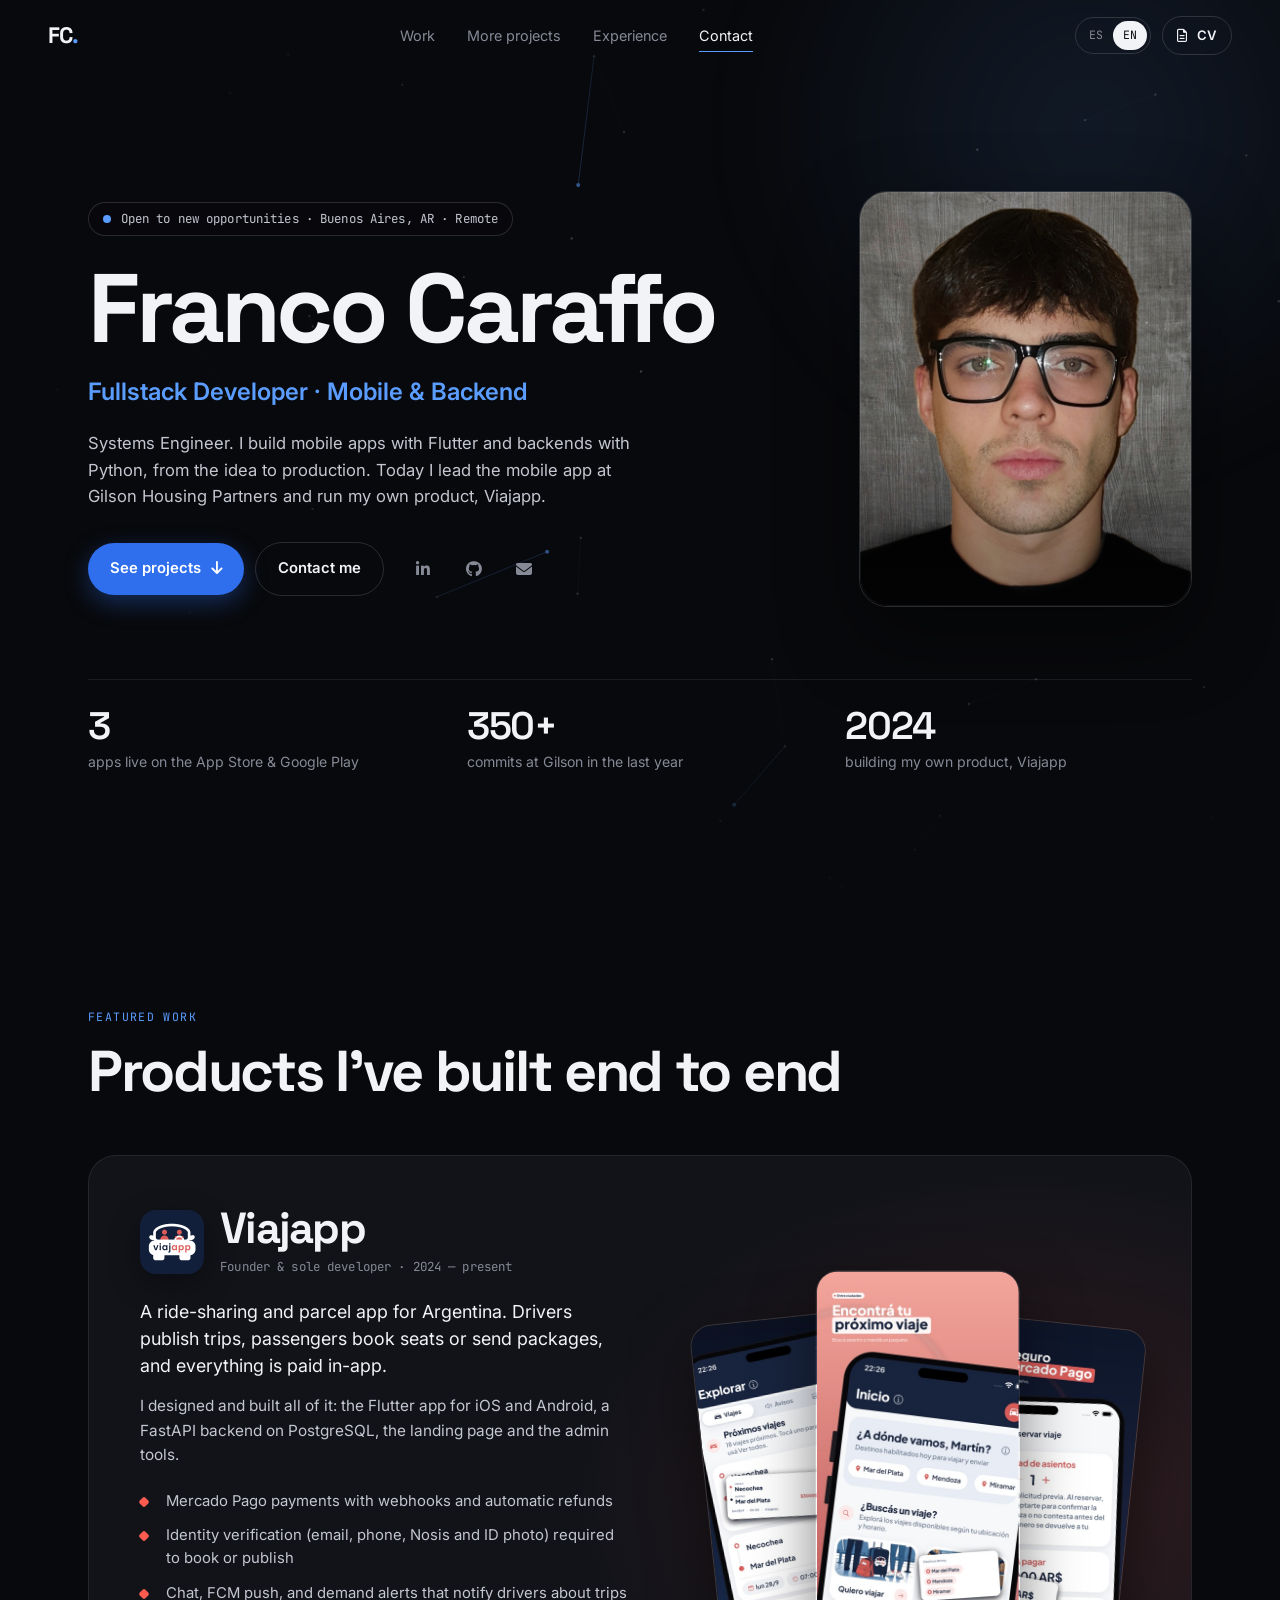
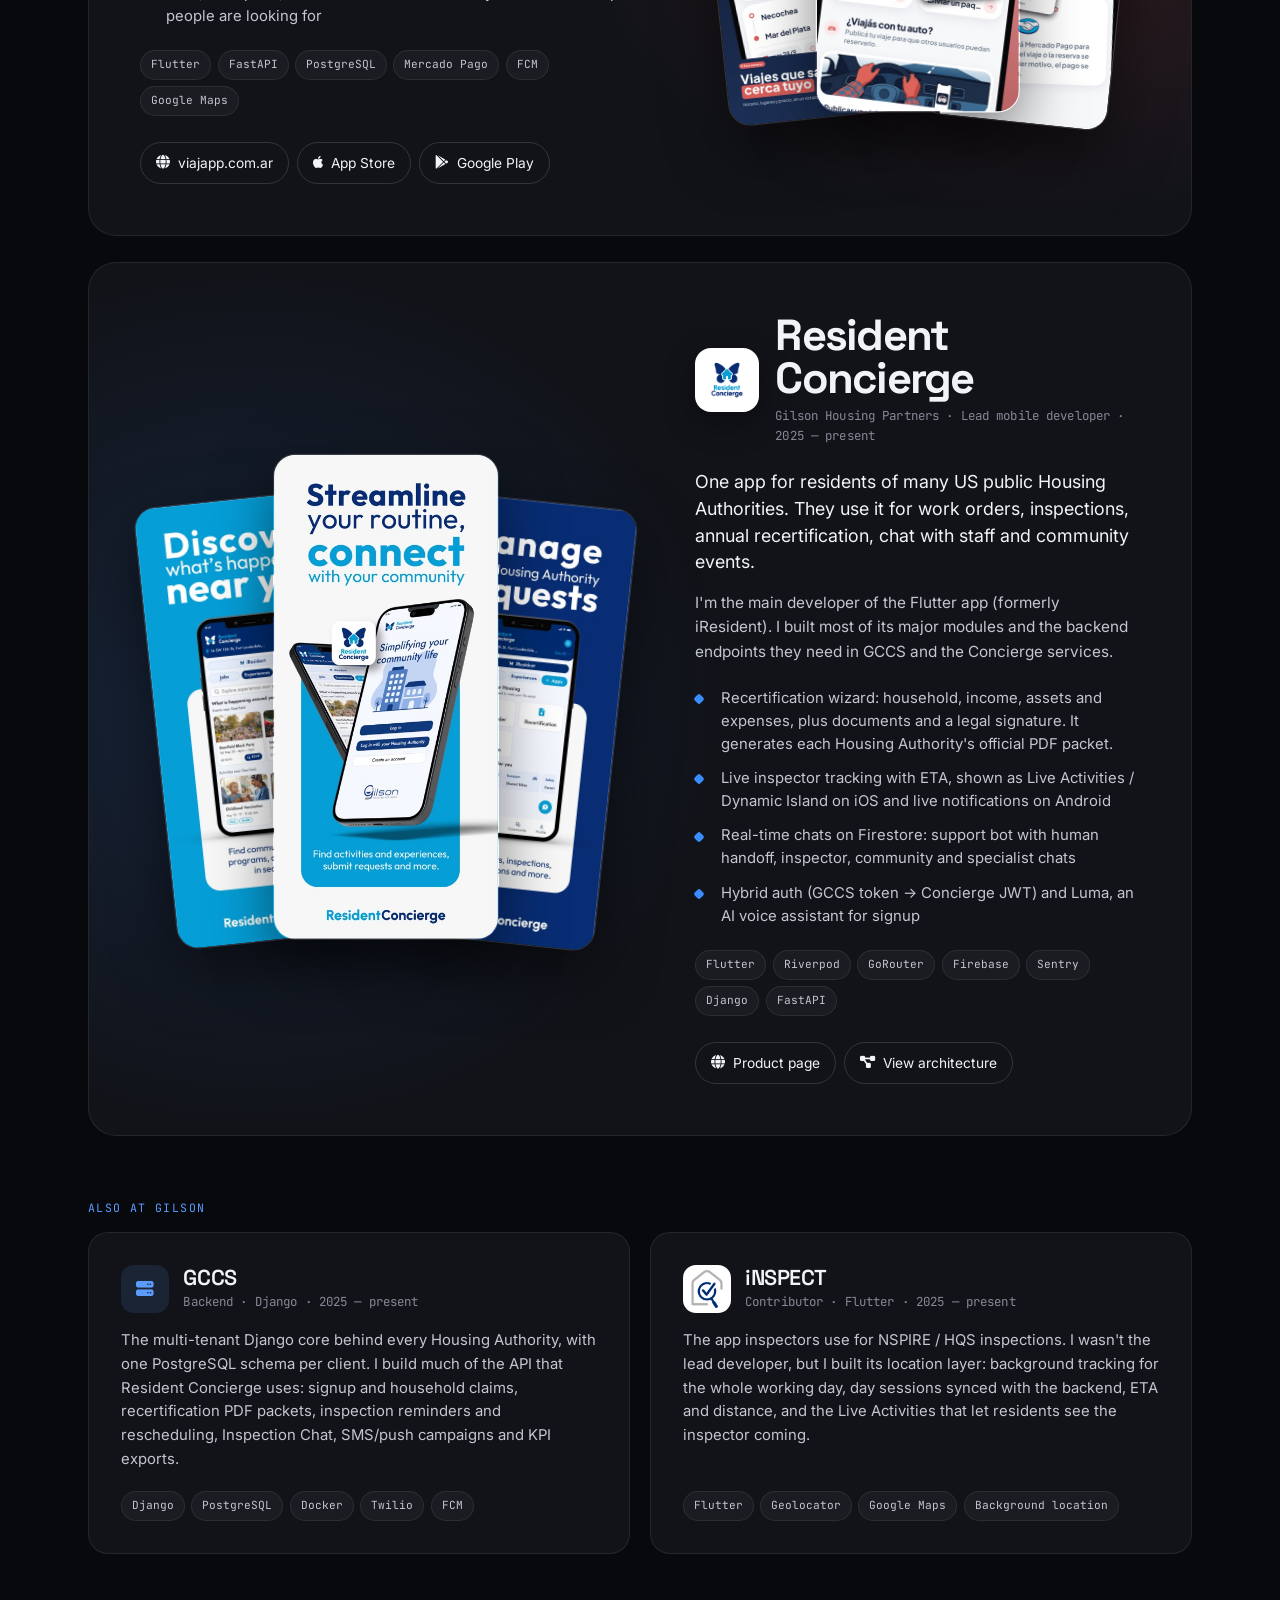
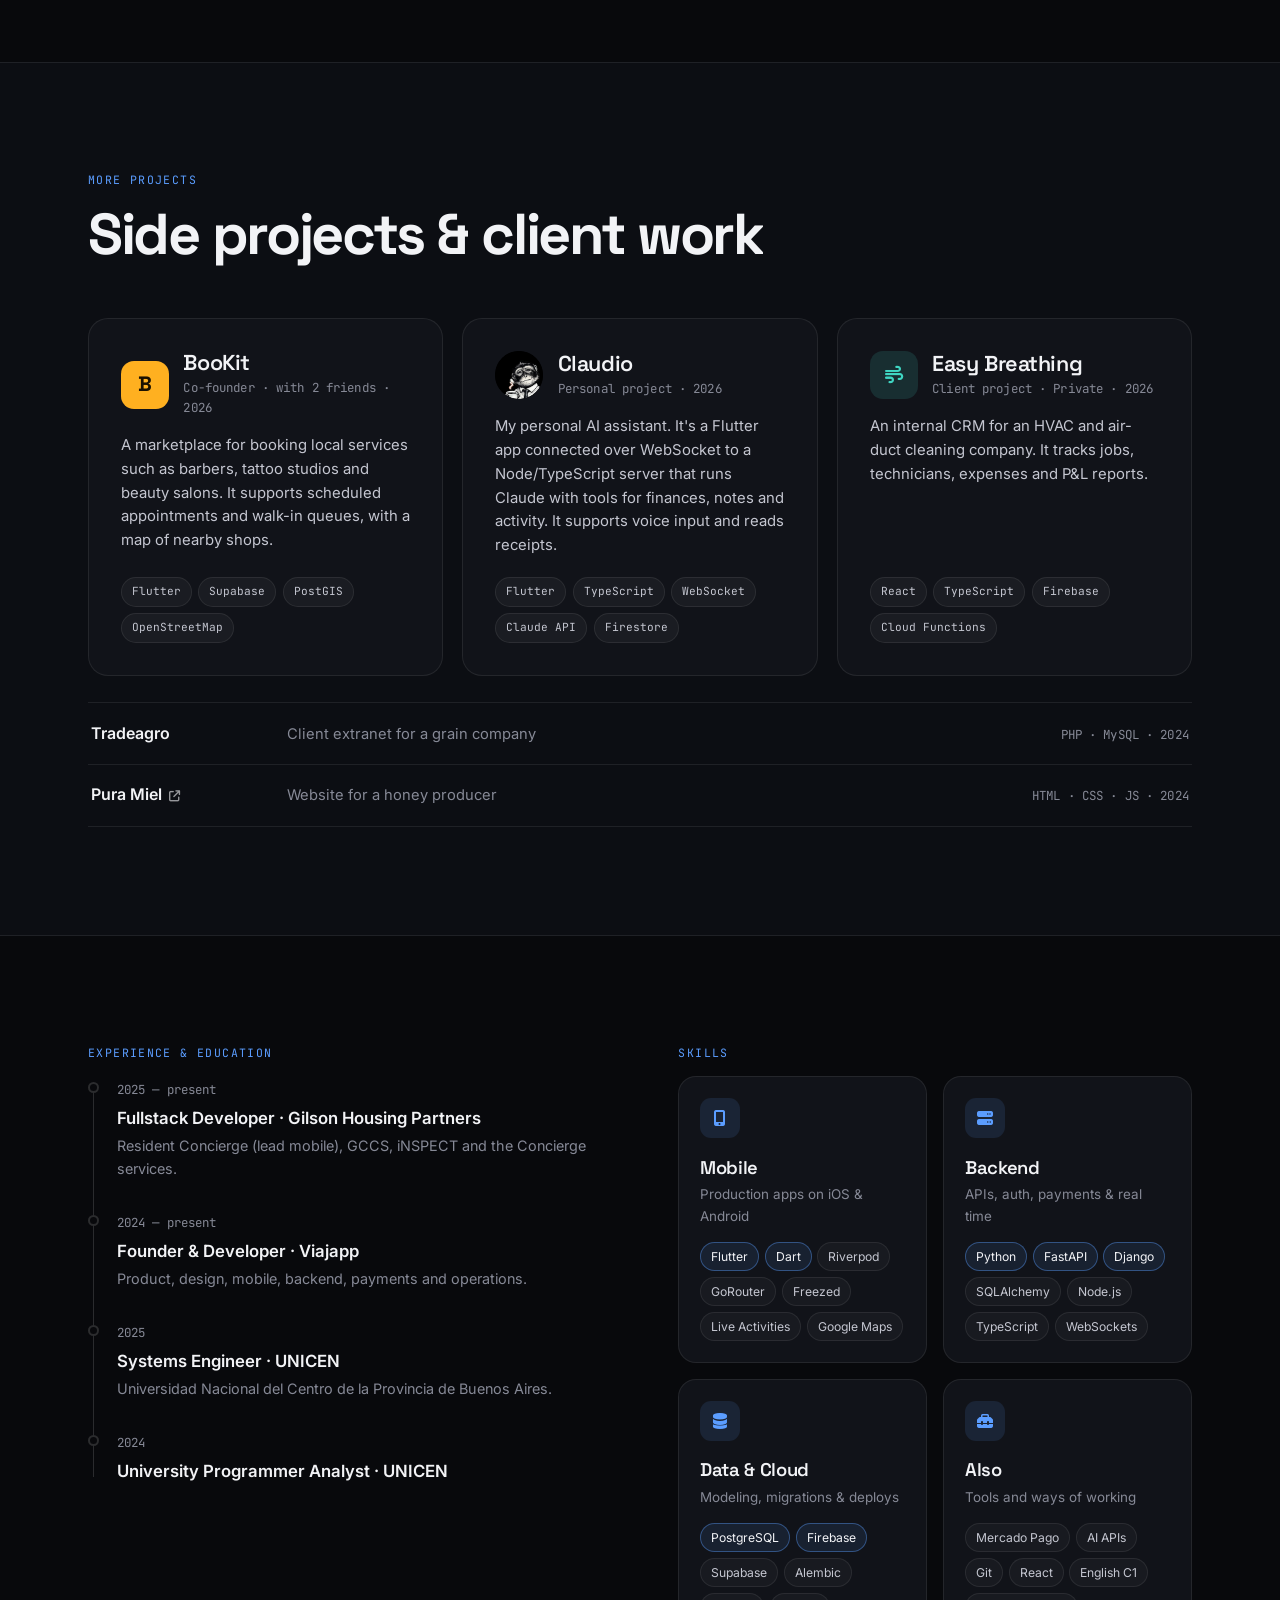
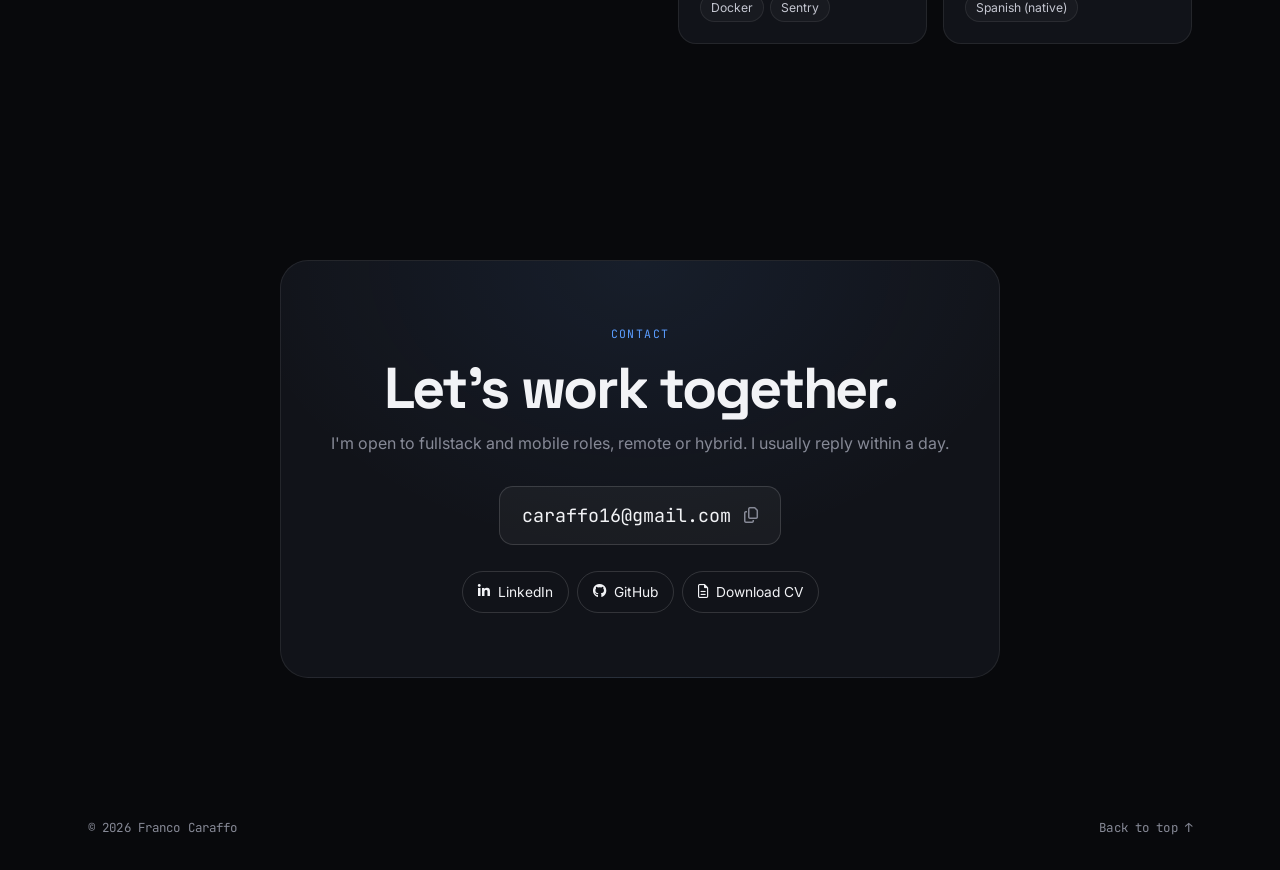
==== index.html @ c52b6c31 "feat: rediseñar portfolio con proyectos destacados, CV y banner - Nueva estructura: hero con rol, Vi" ====
<!DOCTYPE html>
<html lang="en">
<head>
  <meta charset="UTF-8">
  <meta name="viewport" content="width=device-width, initial-scale=1.0">
  <title>Franco Caraffo · Fullstack Developer</title>
  <meta name="description" content="Franco Caraffo — Fullstack developer (Flutter + Python). Creator of Viajapp and lead mobile developer of Resident Concierge at Gilson Housing Partners.">
  <meta name="theme-color" content="#08090c">
  <meta property="og:title" content="Franco Caraffo · Fullstack Developer">
  <meta property="og:description" content="Mobile apps and backends, built end to end.">
  <meta property="og:image" content="assets/foto.jpg">
  <link rel="icon" href="data:image/svg+xml,%3Csvg xmlns='http://www.w3.org/2000/svg' viewBox='0 0 64 64'%3E%3Crect width='64' height='64' rx='16' fill='%2308090c'/%3E%3Ctext x='50%25' y='56%25' text-anchor='middle' dominant-baseline='middle' font-family='Arial Black,Arial' font-weight='900' font-size='28' fill='%235b9dff'%3EFC%3C/text%3E%3C/svg%3E">
  <link rel="preconnect" href="https://fonts.googleapis.com">
  <link rel="preconnect" href="https://fonts.gstatic.com" crossorigin>
  <link href="https://fonts.googleapis.com/css2?family=Space+Grotesk:wght@500;600;700&family=Inter:wght@400;500;600&family=JetBrains+Mono:wght@400;500&display=swap" rel="stylesheet">
  <link rel="stylesheet" href="https://cdnjs.cloudflare.com/ajax/libs/font-awesome/6.5.2/css/all.min.css">
  <link rel="stylesheet" href="styles.css?v=40">
</head>
<body>
  <div class="scroll-progress" aria-hidden="true"></div>

  <header class="site-header">
    <a href="#top" class="logo" aria-label="Franco Caraffo">FC<span>.</span></a>
    <nav class="site-nav" aria-label="Main">
      <a href="#work" data-i18n="nav.work">Work</a>
      <a href="#more" data-i18n="nav.more">More projects</a>
      <a href="#about" data-i18n="nav.about">Experience</a>
      <a href="#contact" data-i18n="nav.contact">Contact</a>
    </nav>
    <div class="header-actions">
      <div class="lang" role="group" aria-label="Language">
        <button type="button" data-lang="es">ES</button>
        <button type="button" data-lang="en">EN</button>
      </div>
      <a class="btn btn-small btn-outline cv-link" data-cv href="#" target="_blank" rel="noreferrer"><i class="fa-regular fa-file-lines"></i> CV</a>
      <button class="menu-btn" type="button" aria-label="Menu" aria-expanded="false"><span></span><span></span></button>
    </div>
  </header>

  <main id="top">
    <!-- HERO -->
    <section class="hero">
      <canvas class="hero-canvas" aria-hidden="true"></canvas>
      <div class="hero-glow" aria-hidden="true"></div>

      <div class="wrap hero-grid">
        <div class="hero-copy">
          <p class="kicker mono intro" style="--d:0s"><span class="pulse"></span><span data-i18n="hero.kicker">Open to new opportunities · Buenos Aires, AR · Remote</span></p>
          <h1 class="hero-title split-words">Franco Caraffo</h1>
          <p class="hero-role intro" style="--d:.16s" data-i18n="hero.role">Fullstack Developer · Mobile & Backend</p>
          <p class="hero-lead intro" style="--d:.24s" data-i18n="hero.lead">Systems Engineer. I build mobile apps with Flutter and backends with Python, from the idea to production. Today I lead the mobile app at Gilson Housing Partners and run my own product, Viajapp.</p>
          <div class="hero-cta intro" style="--d:.32s">
            <a href="#work" class="btn btn-primary magnetic"><span data-i18n="hero.cta1">See projects</span><i class="fa-solid fa-arrow-down"></i></a>
            <a href="#contact" class="btn btn-outline magnetic"><span data-i18n="hero.cta2">Contact me</span></a>
            <div class="socials">
              <a href="https://linkedin.com/in/franco-caraffo" target="_blank" rel="noreferrer" aria-label="LinkedIn"><i class="fa-brands fa-linkedin-in"></i></a>
              <a href="https://github.com/Caraffo" target="_blank" rel="noreferrer" aria-label="GitHub"><i class="fa-brands fa-github"></i></a>
              <a href="mailto:caraffo16@gmail.com" aria-label="Email"><i class="fa-solid fa-envelope"></i></a>
            </div>
          </div>
        </div>
        <figure class="hero-photo intro" style="--d:.2s">
          <img src="assets/foto.jpg" alt="Franco Caraffo">
        </figure>
      </div>

      <div class="wrap">
        <dl class="hero-stats intro" style="--d:.4s">
          <div><dt><span data-count="3">3</span></dt><dd data-i18n="stats.apps">apps live on the App Store & Google Play</dd></div>
          <div><dt><span data-count="350">350</span>+</dt><dd data-i18n="stats.commits">commits at Gilson in the last year</dd></div>
          <div><dt>2024</dt><dd data-i18n="stats.viajapp">building my own product, Viajapp</dd></div>
        </dl>
      </div>
    </section>

    <!-- FEATURED -->
    <section id="work" class="section">
      <div class="wrap">
        <header class="section-head reveal">
          <p class="eyebrow mono" data-i18n="work.eyebrow">Featured work</p>
          <h2 class="section-title split-words" data-i18n="work.title">Products I've built end to end</h2>
        </header>

        <!-- Viajapp -->
        <article class="feature spot viajapp reveal">
          <div class="feature-copy">
            <div class="feature-head">
              <img src="assets/logos/viajapp.png" alt="" class="app-icon">
              <div>
                <h3>Viajapp</h3>
                <p class="mono muted" data-i18n="viajapp.meta">Founder & sole developer · 2024 — present</p>
              </div>
            </div>
            <p class="feature-lead" data-i18n="viajapp.lead">A ride-sharing and parcel app for Argentina. Drivers publish trips, passengers book seats or send packages, and everything is paid in-app.</p>
            <p data-i18n="viajapp.desc">I designed and built all of it: the Flutter app for iOS and Android, a FastAPI backend on PostgreSQL, the landing page and the admin tools.</p>
            <ul class="highlights stagger">
              <li data-i18n="viajapp.h1">Mercado Pago payments with webhooks and automatic refunds</li>
              <li data-i18n="viajapp.h2">Identity verification (email, phone, Nosis and ID photo) required to book or publish</li>
              <li data-i18n="viajapp.h3">Chat, FCM push, and demand alerts that notify drivers about trips people are looking for</li>
            </ul>
            <ul class="tags stagger"><li>Flutter</li><li>FastAPI</li><li>PostgreSQL</li><li>Mercado Pago</li><li>FCM</li><li>Google Maps</li></ul>
            <div class="links stagger">
              <a href="https://viajapp.com.ar" target="_blank" rel="noreferrer" class="link"><i class="fa-solid fa-globe"></i> viajapp.com.ar</a>
              <a href="https://apps.apple.com/us/app/viajapp/id6745457759" target="_blank" rel="noreferrer" class="link"><i class="fa-brands fa-apple"></i> App Store</a>
              <a href="https://play.google.com/store/apps/details?id=com.viajapp.app" target="_blank" rel="noreferrer" class="link"><i class="fa-brands fa-google-play"></i> Google Play</a>
            </div>
          </div>
          <div class="feature-media phones">
            <img src="assets/shots/viajapp-2.jpg" alt="Viajapp — explore trips" loading="lazy" class="phone p-back-l">
            <img src="assets/shots/viajapp-1.jpg" alt="Viajapp — home" loading="lazy" class="phone p-front">
            <img src="assets/shots/viajapp-4.jpg" alt="Viajapp — booking and payment" loading="lazy" class="phone p-back-r">
          </div>
        </article>

        <!-- Resident Concierge -->
        <article class="feature spot rc reveal">
          <div class="feature-copy">
            <div class="feature-head">
              <img src="assets/logos/rc.png" alt="" class="app-icon light">
              <div>
                <h3>Resident Concierge</h3>
                <p class="mono muted" data-i18n="rc.meta">Gilson Housing Partners · Lead mobile developer · 2025 — present</p>
              </div>
            </div>
            <p class="feature-lead" data-i18n="rc.lead">One app for residents of many US public Housing Authorities. They use it for work orders, inspections, annual recertification, chat with staff and community events.</p>
            <p data-i18n="rc.desc">I'm the main developer of the Flutter app (formerly iResident). I built most of its major modules and the backend endpoints they need in GCCS and the Concierge services.</p>
            <ul class="highlights stagger">
              <li data-i18n="rc.h1">Recertification wizard: household, income, assets and expenses, plus documents and a legal signature. It generates each Housing Authority's official PDF packet.</li>
              <li data-i18n="rc.h2">Live inspector tracking with ETA, shown as Live Activities / Dynamic Island on iOS and live notifications on Android</li>
              <li data-i18n="rc.h3">Real-time chats on Firestore: support bot with human handoff, inspector, community and specialist chats</li>
              <li data-i18n="rc.h4">Hybrid auth (GCCS token → Concierge JWT) and Luma, an AI voice assistant for signup</li>
            </ul>
            <ul class="tags stagger"><li>Flutter</li><li>Riverpod</li><li>GoRouter</li><li>Firebase</li><li>Sentry</li><li>Django</li><li>FastAPI</li></ul>
            <div class="links stagger">
              <a class="link" href="https://gilsonhousingpartners.com/iresident-services-app/" target="_blank" rel="noreferrer"><i class="fa-solid fa-globe"></i> <span data-i18n="rc.link">Product page</span></a>
              <button type="button" class="link arch-toggle" aria-expanded="false" aria-controls="arch"><i class="fa-solid fa-diagram-project"></i> <span data-i18n="rc.arch">View architecture</span></button>
            </div>
          </div>
          <div class="feature-media phones">
            <img src="assets/shots/rc-2.jpg" alt="Resident Concierge — screens" loading="lazy" class="phone p-back-l">
            <img src="assets/shots/rc-1.jpg" alt="Resident Concierge — home" loading="lazy" class="phone p-front">
            <img src="assets/shots/rc-3.jpg" alt="Resident Concierge — features" loading="lazy" class="phone p-back-r">
          </div>

          <div class="arch" id="arch" hidden>
            <p class="mono muted" data-i18n="arch.note">How the platform fits together. I've worked on every piece.</p>
            <div class="arch-scroll">
              <svg class="arch-svg" viewBox="0 0 960 430" role="img" aria-label="Architecture diagram">
                <g class="arch-links">
                  <path d="M210 215 C 300 215, 300 90, 390 90"/>
                  <path d="M210 215 L 390 215"/>
                  <path d="M210 215 C 300 215, 300 340, 390 340"/>
                  <path d="M570 90 C 640 90, 640 215, 710 215"/>
                  <path d="M570 215 L 710 215"/>
                  <path d="M840 110 L 840 180"/>
                  <path d="M840 320 L 840 250"/>
                </g>
                <g class="arch-node main"><rect x="30" y="165" width="180" height="100" rx="18"/><text x="120" y="208">Resident</text><text x="120" y="230">Concierge app</text><text class="sub" x="120" y="252">Flutter · iOS/Android</text></g>
                <g class="arch-node"><rect x="390" y="50" width="180" height="80" rx="16"/><text x="480" y="86">Auth service</text><text class="sub" x="480" y="108">FastAPI · JWT</text></g>
                <g class="arch-node"><rect x="390" y="175" width="180" height="80" rx="16"/><text x="480" y="211">Firebase</text><text class="sub" x="480" y="233">FCM · Firestore · Config</text></g>
                <g class="arch-node"><rect x="390" y="300" width="180" height="80" rx="16"/><text x="480" y="336">Concierge APIs</text><text class="sub" x="480" y="358">Events · Rides · AI</text></g>
                <g class="arch-node core"><rect x="710" y="180" width="220" height="70" rx="16"/><text x="820" y="212">GCCS</text><text class="sub" x="820" y="234">Django · multi-tenant</text></g>
                <g class="arch-node"><rect x="740" y="40" width="200" height="70" rx="16"/><text x="840" y="72">Web portal</text><text class="sub" x="840" y="94">admins · Text Blast</text></g>
                <g class="arch-node"><rect x="740" y="320" width="200" height="70" rx="16"/><text x="840" y="352">iNSPECT</text><text class="sub" x="840" y="374">inspectors · GPS</text></g>
              </svg>
            </div>
          </div>
        </article>

        <!-- Also at Gilson -->
        <div class="also reveal">
          <p class="eyebrow mono" data-i18n="also.eyebrow">Also at Gilson</p>
          <div class="also-grid">
            <article class="card spot">
              <div class="card-head">
                <span class="tile tile-gccs"><i class="fa-solid fa-server"></i></span>
                <div><h4>GCCS</h4><p class="mono muted" data-i18n="gccs.meta">Backend · Django · 2025 — present</p></div>
              </div>
              <p data-i18n="gccs.desc">The multi-tenant Django core behind every Housing Authority, with one PostgreSQL schema per client. I build much of the API that Resident Concierge uses: signup and household claims, recertification PDF packets, inspection reminders and rescheduling, Inspection Chat, SMS/push campaigns and KPI exports.</p>
              <ul class="tags stagger"><li>Django</li><li>PostgreSQL</li><li>Docker</li><li>Twilio</li><li>FCM</li></ul>
            </article>
            <article class="card spot">
              <div class="card-head">
                <img src="assets/logos/inspect.png" alt="" class="tile tile-img">
                <div><h4>iNSPECT</h4><p class="mono muted" data-i18n="inspect.meta">Contributor · Flutter · 2025 — present</p></div>
              </div>
              <p data-i18n="inspect.desc">The app inspectors use for NSPIRE / HQS inspections. I wasn't the lead developer, but I built its location layer: background tracking for the whole working day, day sessions synced with the backend, ETA and distance, and the Live Activities that let residents see the inspector coming.</p>
              <ul class="tags stagger"><li>Flutter</li><li>Geolocator</li><li>Google Maps</li><li>Background location</li></ul>
            </article>
          </div>
        </div>
      </div>
    </section>

    <!-- MORE PROJECTS -->
    <section id="more" class="section section-alt">
      <div class="wrap">
        <header class="section-head reveal">
          <p class="eyebrow mono" data-i18n="more.eyebrow">More projects</p>
          <h2 class="section-title split-words" data-i18n="more.title">Side projects & client work</h2>
        </header>

        <div class="more-grid">
          <article class="card spot reveal">
            <div class="card-head">
              <span class="tile tile-bookit">B</span>
              <div><h4>BooKit</h4><p class="mono muted" data-i18n="bookit.meta">Co-founder · with 2 friends · 2026</p></div>
            </div>
            <p data-i18n="bookit.desc">A marketplace for booking local services such as barbers, tattoo studios and beauty salons. It supports scheduled appointments and walk-in queues, with a map of nearby shops.</p>
            <ul class="tags stagger"><li>Flutter</li><li>Supabase</li><li>PostGIS</li><li>OpenStreetMap</li></ul>
          </article>

          <article class="card spot reveal">
            <div class="card-head">
              <img src="assets/logos/claudio-normal.png" alt="" class="tile tile-img round">
              <div><h4>Claudio</h4><p class="mono muted" data-i18n="claudio.meta">Personal project · 2026</p></div>
            </div>
            <p data-i18n="claudio.desc">My personal AI assistant. It's a Flutter app connected over WebSocket to a Node/TypeScript server that runs Claude with tools for finances, notes and activity. It supports voice input and reads receipts.</p>
            <ul class="tags stagger"><li>Flutter</li><li>TypeScript</li><li>WebSocket</li><li>Claude API</li><li>Firestore</li></ul>
          </article>

          <article class="card spot reveal">
            <div class="card-head">
              <span class="tile tile-easy"><i class="fa-solid fa-wind"></i></span>
              <div><h4>Easy Breathing</h4><p class="mono muted" data-i18n="easy.meta">Client project · Private · 2026</p></div>
            </div>
            <p data-i18n="easy.desc">An internal CRM for an HVAC and air-duct cleaning company. It tracks jobs, technicians, expenses and P&amp;L reports.</p>
            <ul class="tags stagger"><li>React</li><li>TypeScript</li><li>Firebase</li><li>Cloud Functions</li></ul>
          </article>
        </div>

        <ul class="archive reveal">
          <li><span class="archive-name">Tradeagro</span><span class="archive-desc" data-i18n="archive.trade">Client extranet for a grain company</span><span class="mono muted">PHP · MySQL · 2024</span></li>
          <li><a class="archive-name" href="https://puramieldelacosta.com.ar" target="_blank" rel="noreferrer">Pura Miel <i class="fa-solid fa-arrow-up-right-from-square"></i></a><span class="archive-desc" data-i18n="archive.miel">Website for a honey producer</span><span class="mono muted">HTML · CSS · JS · 2024</span></li>
        </ul>
      </div>
    </section>

    <!-- EXPERIENCE + SKILLS -->
    <section id="about" class="section">
      <div class="wrap about-grid">
        <div class="reveal">
          <p class="eyebrow mono" data-i18n="about.eyebrow">Experience & education</p>
          <ol class="timeline stagger">
            <li><span class="mono">2025 — <span data-i18n="t.now">present</span></span><h4 data-i18n="t.1t">Fullstack Developer · Gilson Housing Partners</h4><p data-i18n="t.1d">Resident Concierge (lead mobile), GCCS, iNSPECT and the Concierge services.</p></li>
            <li><span class="mono">2024 — <span data-i18n="t.now">present</span></span><h4 data-i18n="t.2t">Founder & Developer · Viajapp</h4><p data-i18n="t.2d">Product, design, mobile, backend, payments and operations.</p></li>
            <li><span class="mono">2025</span><h4 data-i18n="t.3t">Systems Engineer · UNICEN</h4><p data-i18n="t.3d">Universidad Nacional del Centro de la Provincia de Buenos Aires.</p></li>
            <li><span class="mono">2024</span><h4 data-i18n="t.4t">University Programmer Analyst · UNICEN</h4></li>
          </ol>
        </div>
        <div class="reveal">
          <p class="eyebrow mono" data-i18n="skills.eyebrow">Skills</p>
          <div class="skills stagger">
            <article class="skill spot">
              <span class="skill-icon"><i class="fa-solid fa-mobile-screen-button"></i></span>
              <h4 data-i18n="skills.mobile">Mobile</h4>
              <p class="skill-note" data-i18n="skills.mobileNote">Production apps on iOS & Android</p>
              <ul class="chips"><li class="core">Flutter</li><li class="core">Dart</li><li>Riverpod</li><li>GoRouter</li><li>Freezed</li><li>Live Activities</li><li>Google Maps</li></ul>
            </article>
            <article class="skill spot">
              <span class="skill-icon"><i class="fa-solid fa-server"></i></span>
              <h4 data-i18n="skills.backend">Backend</h4>
              <p class="skill-note" data-i18n="skills.backendNote">APIs, auth, payments & real time</p>
              <ul class="chips"><li class="core">Python</li><li class="core">FastAPI</li><li class="core">Django</li><li>SQLAlchemy</li><li>Node.js</li><li>TypeScript</li><li>WebSockets</li></ul>
            </article>
            <article class="skill spot">
              <span class="skill-icon"><i class="fa-solid fa-database"></i></span>
              <h4 data-i18n="skills.data">Data & Cloud</h4>
              <p class="skill-note" data-i18n="skills.dataNote">Modeling, migrations & deploys</p>
              <ul class="chips"><li class="core">PostgreSQL</li><li class="core">Firebase</li><li>Supabase</li><li>Alembic</li><li>Docker</li><li>Sentry</li></ul>
            </article>
            <article class="skill spot">
              <span class="skill-icon"><i class="fa-solid fa-toolbox"></i></span>
              <h4 data-i18n="skills.other">Also</h4>
              <p class="skill-note" data-i18n="skills.otherNote">Tools and ways of working</p>
              <ul class="chips"><li>Mercado Pago</li><li>AI APIs</li><li>Git</li><li>React</li><li data-i18n="skills.en">English C1</li><li data-i18n="skills.es">Spanish (native)</li></ul>
            </article>
          </div>
        </div>
      </div>
    </section>

    <!-- CONTACT -->
    <section id="contact" class="section contact">
      <div class="wrap">
        <div class="contact-box spot reveal">
          <p class="eyebrow mono" data-i18n="contact.eyebrow">Contact</p>
          <h2 class="contact-title split-words" data-i18n="contact.title">Let's work together.</h2>
          <p class="muted" data-i18n="contact.lead">I'm open to fullstack and mobile roles, remote or hybrid. I usually reply within a day.</p>
          <button class="email-btn magnetic" type="button" data-email="caraffo16@gmail.com">
            <span class="email-text">caraffo16@gmail.com</span>
            <i class="fa-regular fa-copy"></i>
          </button>
          <div class="links center">
            <a href="https://linkedin.com/in/franco-caraffo" target="_blank" rel="noreferrer" class="link"><i class="fa-brands fa-linkedin-in"></i> LinkedIn</a>
            <a href="https://github.com/Caraffo" target="_blank" rel="noreferrer" class="link"><i class="fa-brands fa-github"></i> GitHub</a>
            <a data-cv href="#" target="_blank" rel="noreferrer" class="link"><i class="fa-regular fa-file-lines"></i> <span data-i18n="contact.cv">Download CV</span></a>
          </div>
        </div>
      </div>
    </section>
  </main>

  <footer class="site-footer wrap">
    <span class="mono muted">© <span class="year">2026</span> Franco Caraffo</span>
    <a href="#top" class="mono muted to-top" data-i18n="footer.top">Back to top ↑</a>
  </footer>

  <div class="toast mono" role="status" aria-live="polite"></div>
  <script src="script.js?v=41"></script>
</body>
</html>
---- styles.css ----
/* ==========================================================
   Franco Caraffo — Portfolio
   ========================================================== */

:root {
  --bg: #08090c;
  --bg-alt: #0c0e13;
  --surface: #111319;
  --surface-2: #161922;
  --line: rgba(255, 255, 255, 0.08);
  --line-2: rgba(255, 255, 255, 0.14);
  --text: #f2f3f6;
  --text-2: #c4c6d0;
  --muted: #868996;
  --accent: #5b9dff;
  --accent-strong: #2f6fed;
  --accent-ink: #061126;
  --coral: #ff5b4f;
  --blue: #3b8cff;

  --f-display: "Space Grotesk", "Inter", system-ui, sans-serif;
  --f-body: "Inter", system-ui, -apple-system, sans-serif;
  --f-mono: "JetBrains Mono", ui-monospace, Menlo, monospace;

  --ease: cubic-bezier(0.16, 1, 0.3, 1);
  --radius: 20px;
  --gutter: clamp(16px, 4vw, 48px);
  --max: 1200px;
}

*, *::before, *::after { box-sizing: border-box; }
html { scroll-behavior: smooth; -webkit-text-size-adjust: 100%; overflow-x: clip; scroll-padding-top: 80px; }
body {
  margin: 0;
  background: var(--bg);
  color: var(--text);
  font-family: var(--f-body);
  font-size: 16px;
  line-height: 1.6;
  -webkit-font-smoothing: antialiased;
  overflow-x: clip;
}
img { display: block; max-width: 100%; }
a { color: inherit; text-decoration: none; }
button { font: inherit; color: inherit; background: none; border: 0; cursor: pointer; padding: 0; }
ul, ol, dl, dd { margin: 0; padding: 0; list-style: none; }
h1, h2, h3, h4, p, figure { margin: 0; }
::selection { background: var(--accent); color: var(--accent-ink); }
:focus-visible { outline: 2px solid var(--accent); outline-offset: 3px; border-radius: 6px; }

.wrap { width: 100%; max-width: var(--max); margin: 0 auto; padding: 0 var(--gutter); }
.mono { font-family: var(--f-mono); font-size: 0.78rem; letter-spacing: 0.01em; }
.muted { color: var(--muted); }

/* ---------- Header ---------- */
.scroll-progress { position: fixed; top: 0; left: 0; height: 2px; width: 100%; background: var(--accent); transform-origin: 0 50%; transform: scaleX(0); z-index: 60; }
.site-header {
  position: fixed; top: 0; left: 0; right: 0; z-index: 50;
  display: flex; align-items: center; justify-content: space-between; gap: 1rem;
  padding: 16px var(--gutter);
  transition: background .3s, border-color .3s;
  border-bottom: 1px solid transparent;
}
.site-header.scrolled { background: rgba(8, 9, 12, .72); backdrop-filter: blur(14px); -webkit-backdrop-filter: blur(14px); border-color: var(--line); }
.logo { font-family: var(--f-display); font-weight: 700; font-size: 1.4rem; letter-spacing: -0.05em; }
.logo span { color: var(--accent); }
.site-nav { display: flex; gap: 2rem; }
.site-nav a { font-size: .9rem; color: var(--muted); transition: color .2s; position: relative; }
.site-nav a:hover, .site-nav a.active { color: var(--text); }
.site-nav a::after { content: ""; position: absolute; left: 0; right: 0; bottom: -5px; height: 1px; background: var(--accent); transform: scaleX(0); transform-origin: left; transition: transform .35s var(--ease); }
.site-nav a.active::after { transform: scaleX(1); }
.header-actions { display: flex; align-items: center; gap: .7rem; }
.lang { display: flex; border: 1px solid var(--line-2); border-radius: 999px; padding: 3px; }
.lang button { font-family: var(--f-mono); font-size: .72rem; padding: 5px 10px; border-radius: 999px; color: var(--muted); transition: background .2s, color .2s; }
.lang button.active { background: var(--text); color: var(--bg); }
.menu-btn { display: none; width: 40px; height: 40px; border-radius: 50%; border: 1px solid var(--line-2); position: relative; }
.menu-btn span { position: absolute; left: 12px; right: 12px; height: 1.5px; background: var(--text); transition: transform .35s var(--ease); }
.menu-btn span:first-child { top: 16px; }
.menu-btn span:last-child { top: 22px; }
.menu-open .menu-btn span:first-child { transform: translateY(3px) rotate(45deg); }
.menu-open .menu-btn span:last-child { transform: translateY(-3px) rotate(-45deg); }

/* ---------- Buttons & links ---------- */
.btn {
  display: inline-flex; align-items: center; gap: .6rem;
  padding: 14px 22px; border-radius: 999px; font-weight: 600; font-size: .93rem;
  transition: background .25s, color .25s, border-color .25s, transform .25s var(--ease);
}
.btn:hover { transform: translateY(-2px); }
.btn-small { padding: 8px 14px; font-size: .82rem; }
.btn-primary { background: var(--accent-strong); color: #fff; box-shadow: 0 8px 24px rgba(47,111,237,.35); }
.btn-primary:hover { background: #fff; color: var(--accent-ink); box-shadow: 0 8px 24px rgba(255,255,255,.12); }
.btn-primary i { transition: transform .25s var(--ease); }
.btn-primary:hover i { transform: translateY(2px); }
.btn-outline { border: 1px solid var(--line-2); }
.btn-outline:hover { border-color: var(--text); }
.links { display: flex; flex-wrap: wrap; gap: .5rem; margin-top: 1.6rem; }
.links.center { justify-content: center; }
.link {
  display: inline-flex; align-items: center; gap: .5rem;
  padding: 9px 15px; border-radius: 999px; border: 1px solid var(--line-2);
  font-size: .86rem; transition: border-color .2s, color .2s, background .2s;
}
.link:hover { border-color: var(--accent); color: var(--accent); }
.link[aria-expanded="true"] { border-color: var(--accent); color: var(--accent); }

/* ---------- Intro + reveal ---------- */
.intro { opacity: 0; transform: translateY(18px); animation: intro .9s var(--ease) forwards; animation-delay: var(--d, 0s); }
@keyframes intro { to { opacity: 1; transform: none; } }
.reveal { opacity: 0; transform: translateY(24px); transition: opacity .8s var(--ease), transform .8s var(--ease); transition-delay: var(--d, 0s); }
.reveal.in { opacity: 1; transform: none; }

/* ---------- Word-by-word titles ---------- */
.split-words .w { display: inline-block; overflow: hidden; vertical-align: top; padding-bottom: .08em; margin-bottom: -.08em; }
.split-words .w > span { display: inline-block; transform: translateY(105%); transition: transform 1s var(--ease); transition-delay: calc(var(--i) * 70ms + .1s); }
.in .split-words .w > span, .split-words.in .w > span { transform: none; }
.hero-title .w > span { transition: none; animation: wordUp 1s var(--ease) forwards; animation-delay: calc(var(--i) * 110ms + .1s); }
@keyframes wordUp { to { transform: none; } }

/* ---------- Staggered children ---------- */
.stagger > * { opacity: 0; transform: translateY(12px); transition: opacity .6s var(--ease), transform .6s var(--ease), border-color .2s, color .2s, background .2s; transition-delay: calc(var(--i, 0) * 60ms + .25s); }
.in .stagger > *, .stagger.in > * { opacity: 1; transform: none; }

/* ---------- Cursor spotlight ---------- */
.spot { position: relative; isolation: isolate; --mx: 50%; --my: 50%; }
.spot::after { content: ""; position: absolute; inset: 0; border-radius: inherit; pointer-events: none; z-index: -1; opacity: 0; transition: opacity .4s; background: radial-gradient(380px circle at var(--mx) var(--my), rgba(255,255,255,.06), transparent 60%); }
.spot:hover::after { opacity: 1; }
.magnetic { transition: translate .35s var(--ease), background .25s, color .25s, border-color .25s, transform .25s var(--ease); }

/* ---------- Hero ---------- */
.hero { position: relative; min-height: 100vh; min-height: 100svh; display: flex; flex-direction: column; justify-content: center; padding: 120px 0 56px; overflow: hidden; isolation: isolate; }
.hero-canvas { position: absolute; inset: 0; width: 100%; height: 100%; z-index: -1; opacity: .7; -webkit-mask-image: radial-gradient(ellipse at 70% 40%, #000 20%, transparent 75%); mask-image: radial-gradient(ellipse at 70% 40%, #000 20%, transparent 75%); }
.hero-glow { position: absolute; z-index: -2; width: 60vw; height: 60vw; right: -15vw; top: -20vw; border-radius: 50%; background: radial-gradient(circle, rgba(91,157,255,.12), transparent 65%); filter: blur(40px); }

.hero-grid { display: grid; grid-template-columns: 1fr auto; gap: clamp(2rem, 6vw, 5rem); align-items: center; }
.kicker { display: inline-flex; align-items: center; gap: .6rem; color: var(--text-2); border: 1px solid var(--line-2); border-radius: 999px; padding: 6px 14px; background: rgba(8,9,12,.5); }
.pulse { width: 8px; height: 8px; border-radius: 50%; background: var(--accent); box-shadow: 0 0 0 0 rgba(91,157,255,.5); animation: pulse 2.4s infinite; flex-shrink: 0; }
@keyframes pulse { 70% { box-shadow: 0 0 0 8px rgba(91,157,255,0); } 100% { box-shadow: 0 0 0 0 rgba(91,157,255,0); } }
.hero-title { font-family: var(--f-display); font-weight: 700; font-size: clamp(3rem, 7.6vw, 6.6rem); line-height: .98; letter-spacing: -0.045em; margin: 1.6rem 0 1rem; }
.hero-role { font-size: clamp(1.15rem, 2vw, 1.5rem); font-weight: 600; color: var(--accent); }
.hero-lead { margin-top: 1.2rem; font-size: clamp(1rem, 1.3vw, 1.12rem); color: var(--text-2); max-width: 56ch; }
.hero-cta { display: flex; flex-wrap: wrap; align-items: center; gap: .7rem; margin-top: 2rem; }
.socials { display: flex; gap: .4rem; margin-left: .4rem; }
.socials a { width: 44px; height: 44px; display: grid; place-items: center; border-radius: 50%; color: var(--muted); transition: color .2s, background .2s; }
.socials a:hover { color: var(--text); background: rgba(255,255,255,.06); }

.hero-photo { width: clamp(220px, 26vw, 340px); aspect-ratio: 4 / 5; border-radius: 28px; overflow: hidden; border: 1px solid var(--line-2); position: relative; box-shadow: 0 30px 80px rgba(0,0,0,.45); }
.hero-photo img { width: 100%; height: 100%; object-fit: cover; transform: scale(1.06); transition: transform 1.2s var(--ease), translate .8s var(--ease); }
.hero-photo:hover img { transform: scale(1.1); }
.hero-photo::after { content: ""; position: absolute; inset: 0; border-radius: inherit; box-shadow: inset 0 0 0 1px rgba(255,255,255,.06); background: linear-gradient(180deg, transparent 60%, rgba(8,9,12,.35)); }

.hero-stats { display: grid; grid-template-columns: repeat(3, 1fr); gap: 2rem; margin-top: clamp(3rem, 8vh, 5rem); padding-top: 1.6rem; border-top: 1px solid var(--line); }
.hero-stats dt { font-family: var(--f-display); font-weight: 600; font-size: clamp(1.8rem, 3vw, 2.4rem); letter-spacing: -0.03em; line-height: 1.1; }
.hero-stats dd { color: var(--muted); font-size: .88rem; margin-top: .2rem; }

/* ---------- Sections ---------- */
.section { padding: clamp(5rem, 12vh, 8rem) 0; }
.section-alt { background: var(--bg-alt); border-block: 1px solid var(--line); }
.section-head { margin-bottom: clamp(2.5rem, 6vh, 4rem); }
.eyebrow { color: var(--accent); text-transform: uppercase; letter-spacing: .12em; font-size: .72rem; margin-bottom: .9rem; }
.section-title { font-family: var(--f-display); font-weight: 700; font-size: clamp(2.1rem, 4.6vw, 3.6rem); letter-spacing: -0.04em; line-height: 1.05; }

/* ---------- Featured ---------- */
.feature {
  --theme: var(--accent);
  display: grid; grid-template-columns: 1.05fr .95fr; gap: clamp(2rem, 5vw, 4.5rem); align-items: center;
  padding: clamp(1.6rem, 4vw, 3.2rem); border-radius: 28px;
  background: var(--surface); border: 1px solid var(--line);
  position: relative; overflow: hidden; isolation: isolate;
}
.feature + .feature { margin-top: 1.6rem; }
.feature::before { content: ""; position: absolute; inset: 0; z-index: -1; opacity: .9; }
.viajapp { --theme: var(--coral); }
.viajapp::before { background: radial-gradient(60% 70% at 85% 50%, rgba(255,91,79,.16), transparent 70%); }
.rc { --theme: var(--blue); }
.rc::before { background: radial-gradient(60% 70% at 15% 50%, rgba(59,140,255,.16), transparent 70%); }
.rc .feature-copy { order: 2; }
.rc .feature-media { order: 1; }

.feature-head { display: flex; align-items: center; gap: 1rem; margin-bottom: 1.4rem; }
.feature-head h3 { font-family: var(--f-display); font-weight: 700; font-size: clamp(1.9rem, 3.4vw, 2.8rem); letter-spacing: -0.04em; line-height: 1; margin-bottom: .35rem; }
.app-icon { width: 64px; height: 64px; border-radius: 16px; flex-shrink: 0; box-shadow: 0 10px 30px rgba(0,0,0,.35); }
.app-icon.light { background: #fff; padding: 6px; object-fit: contain; }
.feature-lead { font-size: clamp(1.05rem, 1.4vw, 1.2rem); line-height: 1.5; color: var(--text); }
.feature-copy > p:not(.feature-lead) { margin-top: .9rem; color: var(--text-2); font-size: .96rem; }
.highlights { display: grid; gap: .7rem; margin-top: 1.4rem; }
.highlights li { position: relative; padding-left: 1.6rem; color: var(--text-2); font-size: .93rem; line-height: 1.55; }
.highlights li::before { content: ""; position: absolute; left: 0; top: .55em; width: 8px; height: 8px; border-radius: 2px; background: var(--theme); transform: rotate(45deg); }
.tags { display: flex; flex-wrap: wrap; gap: .4rem; margin-top: 1.4rem; }
.tags li:hover { border-color: var(--line-2); color: var(--text); }
.tags li { font-family: var(--f-mono); font-size: .7rem; padding: 5px 10px; border-radius: 999px; background: rgba(255,255,255,.04); border: 1px solid var(--line); color: var(--text-2); }

.phones { position: relative; aspect-ratio: 1 / 1; max-width: 520px; width: 100%; justify-self: center; }
.phone { position: absolute; top: 50%; left: 50%; width: 42%; border-radius: 22px; border: 1px solid var(--line-2); box-shadow: 0 24px 60px rgba(0,0,0,.5); transition: transform 1.1s var(--ease), opacity .8s var(--ease); transition-delay: .25s; }
.p-front { translate: 0 calc(var(--py, 0px) * -0.4); }
.p-back-l { translate: 0 calc(var(--py, 0px) * 0.5); }
.p-back-r { translate: 0 calc(var(--py, 0px) * 0.9); }
.feature:not(.in) .p-back-l, .feature:not(.in) .p-back-r { transform: translate(-50%, -48%) scale(.9); opacity: 0; }
.feature:not(.in) .p-front { transform: translate(-50%, -44%) scale(.96); }
.p-front { z-index: 2; transform: translate(-50%, -50%); width: 46%; }
.p-back-l { transform: translate(-112%, -46%) rotate(-6deg); }
.p-back-r { transform: translate(12%, -46%) rotate(6deg); }
.feature:hover .p-front { transform: translate(-50%, -52%); }
.feature:hover .p-back-l { transform: translate(-118%, -46%) rotate(-8deg); }
.feature:hover .p-back-r { transform: translate(18%, -46%) rotate(8deg); }

/* Architecture */
.arch { grid-column: 1 / -1; order: 3; margin-top: .5rem; padding-top: 1.6rem; border-top: 1px solid var(--line); animation: intro .6s var(--ease); }
.arch[hidden] { display: none; }
.arch-scroll { overflow-x: auto; margin-top: 1rem; }
.arch-svg { width: 100%; min-width: 700px; height: auto; display: block; }
.arch-links path { fill: none; stroke: rgba(255,255,255,.18); stroke-width: 2; stroke-dasharray: 5 7; }
.arch-node rect { fill: #0f1320; stroke: rgba(255,255,255,.16); }
.arch-node text { fill: var(--text); font-family: var(--f-body); font-weight: 600; font-size: 16px; text-anchor: middle; }
.arch-node text.sub { fill: var(--muted); font-family: var(--f-mono); font-weight: 400; font-size: 12px; }
.arch-node.main rect { fill: rgba(59,140,255,.14); stroke: var(--blue); }
.arch-node.core rect { fill: rgba(91,157,255,.08); stroke: rgba(91,157,255,.7); }

/* ---------- Cards ---------- */
.also { margin-top: clamp(3rem, 7vh, 4.5rem); }
.also-grid, .more-grid { display: grid; gap: 1.2rem; }
.also-grid { grid-template-columns: 1fr 1fr; }
.more-grid { grid-template-columns: repeat(3, 1fr); }
.card {
  padding: clamp(1.4rem, 2.6vw, 2rem); border-radius: var(--radius);
  background: var(--surface); border: 1px solid var(--line);
  display: flex; flex-direction: column;
  transition: border-color .3s, transform .4s var(--ease), background .3s;
}
.card:hover { border-color: var(--line-2); transform: translateY(-4px); background: var(--surface-2); }
.card > p { color: var(--text-2); font-size: .93rem; margin-top: 1rem; }
.card .tags { margin-top: auto; padding-top: 1.2rem; }
.card-head { display: flex; align-items: center; gap: .9rem; }
.card-head h4 { font-family: var(--f-display); font-weight: 600; font-size: 1.35rem; letter-spacing: -0.02em; line-height: 1.1; margin-bottom: .2rem; }
.tile { width: 48px; height: 48px; flex-shrink: 0; border-radius: 13px; display: grid; place-items: center; font-family: var(--f-display); font-weight: 700; font-size: 1.3rem; }
.tile-img { background: #fff; padding: 5px; object-fit: contain; }
.tile-img.round { padding: 0; border-radius: 50%; object-fit: cover; background: #000; }
.tile-gccs { background: rgba(91,157,255,.12); color: var(--accent); font-size: 1.1rem; }
.tile-bookit { background: #ffb020; color: #1b1100; }
.tile-easy { background: rgba(63,214,195,.14); color: #3fd6c3; font-size: 1.1rem; }

.archive { margin-top: 1.6rem; border-top: 1px solid var(--line); }
.archive li { display: grid; grid-template-columns: 180px 1fr auto; gap: 1rem; align-items: baseline; padding: 1.1rem .2rem; border-bottom: 1px solid var(--line); }
.archive-name { font-weight: 600; }
.archive-name i { font-size: .7rem; opacity: .6; margin-left: .2rem; }
a.archive-name:hover { color: var(--accent); }
.archive-desc { color: var(--muted); font-size: .92rem; }

/* ---------- About ---------- */
.about-grid { display: grid; grid-template-columns: 1fr 1fr; gap: clamp(2.5rem, 6vw, 5rem); }
.timeline { position: relative; padding-left: 1.8rem; margin-top: .6rem; }
.timeline::before { content: ""; position: absolute; left: 5px; top: 8px; bottom: 8px; width: 1px; background: var(--line-2); }
.timeline::after { content: ""; position: absolute; left: 5px; top: 8px; bottom: 8px; width: 1px; background: var(--accent); transform-origin: top; transform: scaleY(var(--tp, 0)); box-shadow: 0 0 8px rgba(91,157,255,.6); }
.timeline li { position: relative; padding-bottom: 1.8rem; }
.timeline li:last-child { padding-bottom: 0; }
.timeline li::before { content: ""; position: absolute; left: -1.8rem; top: 6px; width: 11px; height: 11px; border-radius: 50%; background: var(--bg); border: 2px solid var(--line-2); z-index: 1; transition: border-color .4s, background .4s, box-shadow .4s; }
.timeline li.lit::before { border-color: var(--accent); background: var(--accent); box-shadow: 0 0 0 4px rgba(91,157,255,.15); }
.timeline span.mono { color: var(--muted); }
.timeline h4 { font-size: 1.05rem; font-weight: 600; margin: .2rem 0 .15rem; }
.timeline p { color: var(--muted); font-size: .9rem; }
.skills { display: grid; grid-template-columns: 1fr 1fr; gap: 1rem; margin-top: .6rem; }
.skill {
  padding: 1.3rem; border-radius: 18px; background: var(--surface); border: 1px solid var(--line);
  overflow: hidden; transition: border-color .3s, background .3s, opacity .6s var(--ease), transform .6s var(--ease);
}
.skill::before { content: ""; position: absolute; left: 0; right: 0; top: 0; height: 1px; background: linear-gradient(90deg, transparent, var(--accent), transparent); opacity: 0; transition: opacity .4s; }
.skill:hover { border-color: rgba(91,157,255,.35); background: var(--surface-2); }
.skill:hover::before { opacity: 1; }
.skill-icon { width: 40px; height: 40px; border-radius: 11px; display: grid; place-items: center; background: rgba(91,157,255,.12); color: var(--accent); font-size: 1rem; transition: transform .4s var(--ease); }
.skill:hover .skill-icon { transform: rotate(-8deg) scale(1.08); }
.skill h4 { font-family: var(--f-display); font-size: 1.15rem; font-weight: 600; letter-spacing: -0.02em; margin: .9rem 0 .15rem; }
.skill-note { color: var(--muted); font-size: .84rem; }
.chips { display: flex; flex-wrap: wrap; gap: .35rem; margin-top: .9rem; }
.chips li { font-size: .76rem; padding: 4px 10px; border-radius: 999px; border: 1px solid var(--line); color: var(--text-2); background: rgba(255,255,255,.03); transition: border-color .2s, color .2s; }
.chips li.core { border-color: rgba(91,157,255,.4); color: var(--text); background: rgba(91,157,255,.1); }
.chips li:hover { border-color: var(--accent); color: var(--text); }

/* ---------- Contact ---------- */
.contact-box { text-align: center; max-width: 720px; margin: 0 auto; padding: clamp(2.4rem, 6vw, 4rem) clamp(1.4rem, 4vw, 3rem); border-radius: 28px; border: 1px solid var(--line); background: radial-gradient(80% 100% at 50% 0%, rgba(91,157,255,.08), transparent 70%), var(--surface); }
.contact-title { font-family: var(--f-display); font-weight: 700; font-size: clamp(2.1rem, 5vw, 3.6rem); letter-spacing: -0.04em; line-height: 1.05; margin-bottom: .8rem; }
.email-btn { margin-top: 1.8rem; display: inline-flex; align-items: center; gap: .8rem; padding: 14px 22px; border-radius: 14px; background: rgba(255,255,255,.04); border: 1px solid var(--line-2); transition: border-color .2s, background .2s, translate .35s var(--ease); max-width: 100%; }
.email-btn:hover { border-color: var(--accent); background: rgba(91,157,255,.06); }
.email-text { font-family: var(--f-mono); font-size: clamp(.95rem, 2.4vw, 1.15rem); overflow-wrap: anywhere; }
.email-btn i { color: var(--muted); }

.site-footer { display: flex; justify-content: space-between; gap: 1rem; padding-top: 2rem; padding-bottom: 2rem; }
.to-top:hover { color: var(--accent); }

.toast { position: fixed; left: 50%; bottom: 24px; transform: translate(-50%, 200%); opacity: 0; background: var(--accent); color: var(--accent-ink); padding: 11px 18px; border-radius: 999px; z-index: 95; transition: transform .45s var(--ease), opacity .3s; font-size: .84rem; }
.toast.show { transform: translate(-50%, 0); opacity: 1; }

/* ---------- Responsive ---------- */
.hero-grid > *, .feature > *, .about-grid > *, .also-grid > *, .more-grid > * { min-width: 0; }

@media (max-width: 1000px) {
  .more-grid { grid-template-columns: 1fr 1fr; }
  .feature { grid-template-columns: 1fr; }
  .rc .feature-copy { order: 1; }
  .rc .feature-media { order: 2; }
  .phones { max-width: 440px; }
}

@media (max-width: 820px) {
  .site-nav {
    position: fixed; inset: 0; z-index: -1; flex-direction: column; justify-content: center; align-items: flex-start;
    gap: .6rem; padding: var(--gutter); background: var(--bg);
    opacity: 0; visibility: hidden; transition: opacity .3s, visibility .3s;
  }
  .site-nav a { font-family: var(--f-display); font-weight: 700; font-size: 2.4rem; color: var(--text); letter-spacing: -0.03em; }
  .site-nav a::after { display: none; }
  .menu-open .site-nav { opacity: 1; visibility: visible; }
  .menu-btn { display: block; }
  .cv-link { display: none; }

  .hero { padding-top: 104px; }
  .hero-grid { grid-template-columns: 1fr; }
  .hero-photo { order: -1; width: 120px; border-radius: 22px; }
  .hero-title { margin-top: 1.2rem; }
  .hero-stats { grid-template-columns: 1fr; gap: 1rem; }
  .hero-stats > div { display: flex; align-items: baseline; gap: .8rem; }
  .hero-stats dt { min-width: 4.2rem; }
  .also-grid, .more-grid, .about-grid { grid-template-columns: 1fr; }
  .skills { grid-template-columns: 1fr 1fr; }
  .archive li { grid-template-columns: 1fr; gap: .2rem; }
}

@media (max-width: 480px) {
  .skills { grid-template-columns: 1fr; }
  .socials { margin-left: 0; }
  .feature { padding: 1.3rem; border-radius: 22px; }
  .app-icon { width: 54px; height: 54px; border-radius: 14px; }
  .phone { border-radius: 14px; }
  .lang button { padding: 5px 8px; }
}

@media (prefers-reduced-motion: reduce) {
  *, *::before, *::after { animation-duration: .001ms !important; animation-iteration-count: 1 !important; transition-duration: .001ms !important; transition-delay: 0s !important; }
  html { scroll-behavior: auto; }
  .intro, .reveal, .stagger > * { opacity: 1; transform: none; }
  .split-words .w > span { transform: none; animation: none; }
}
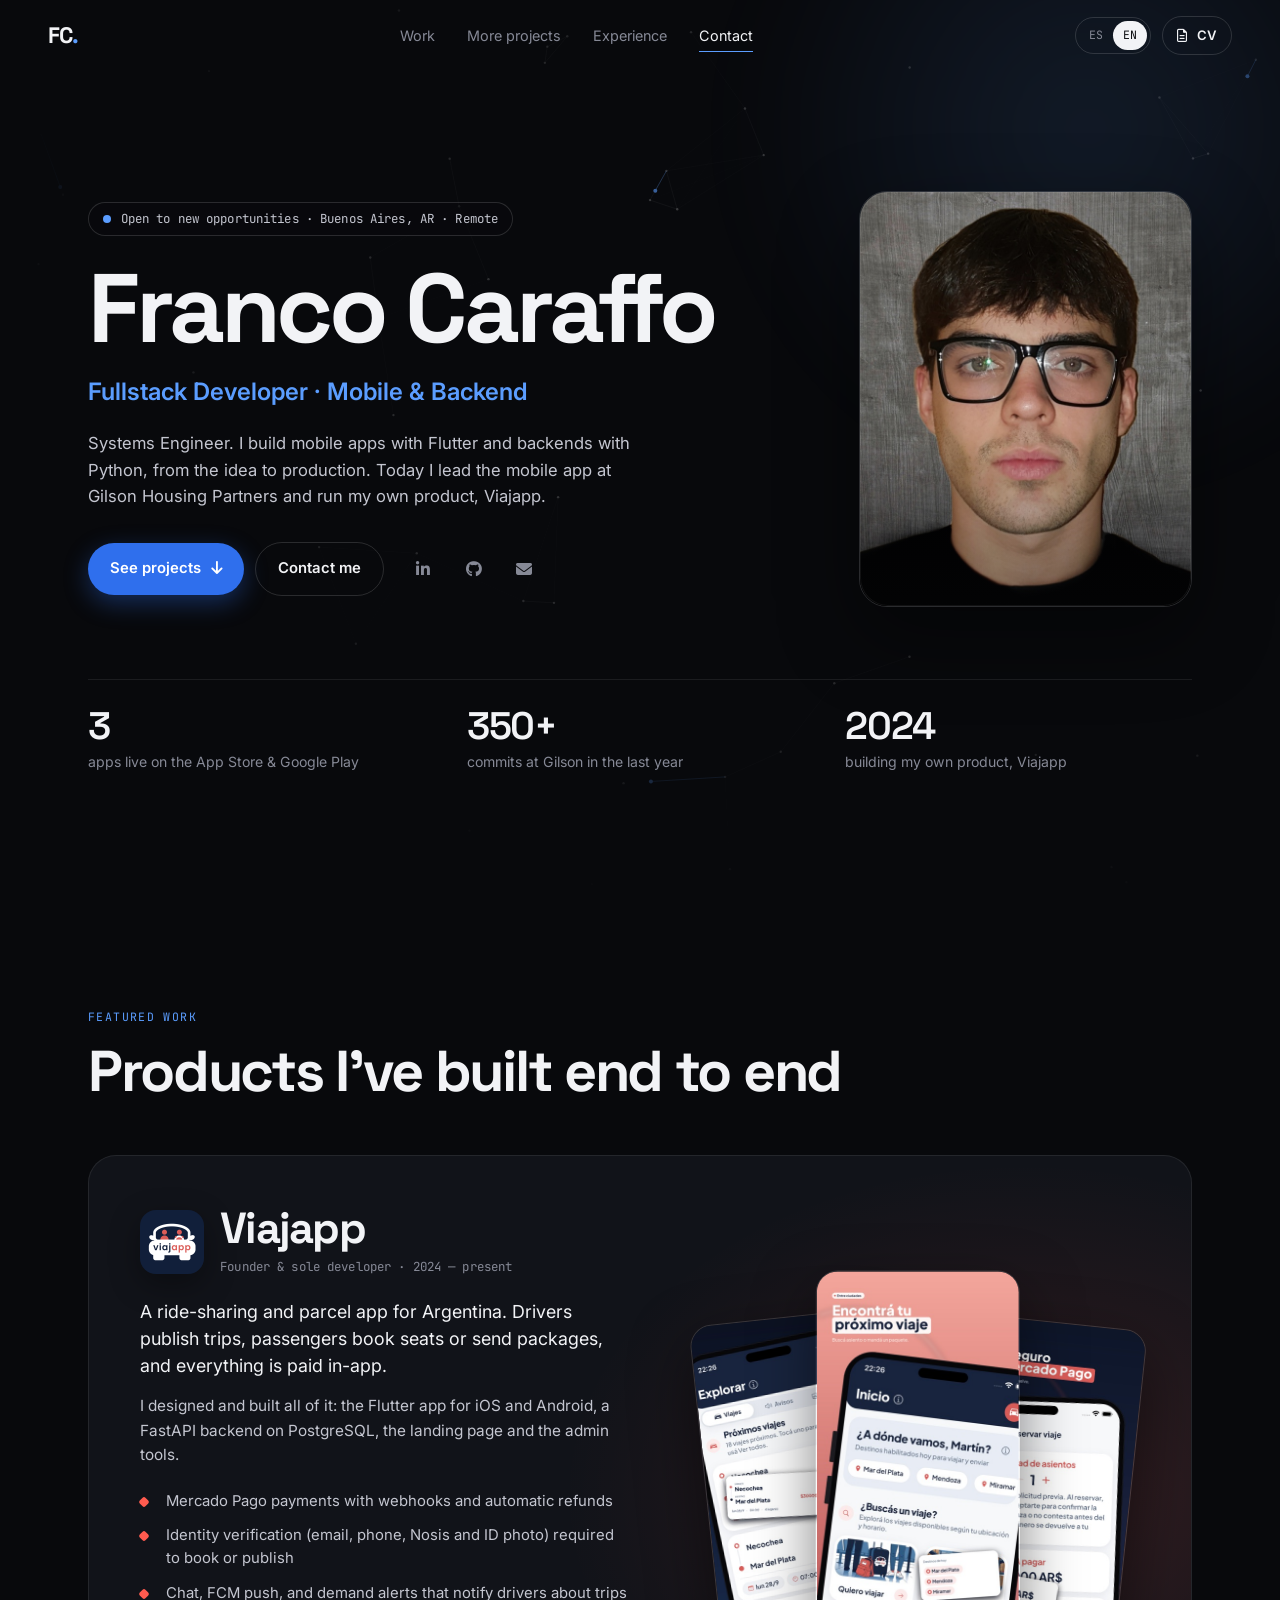
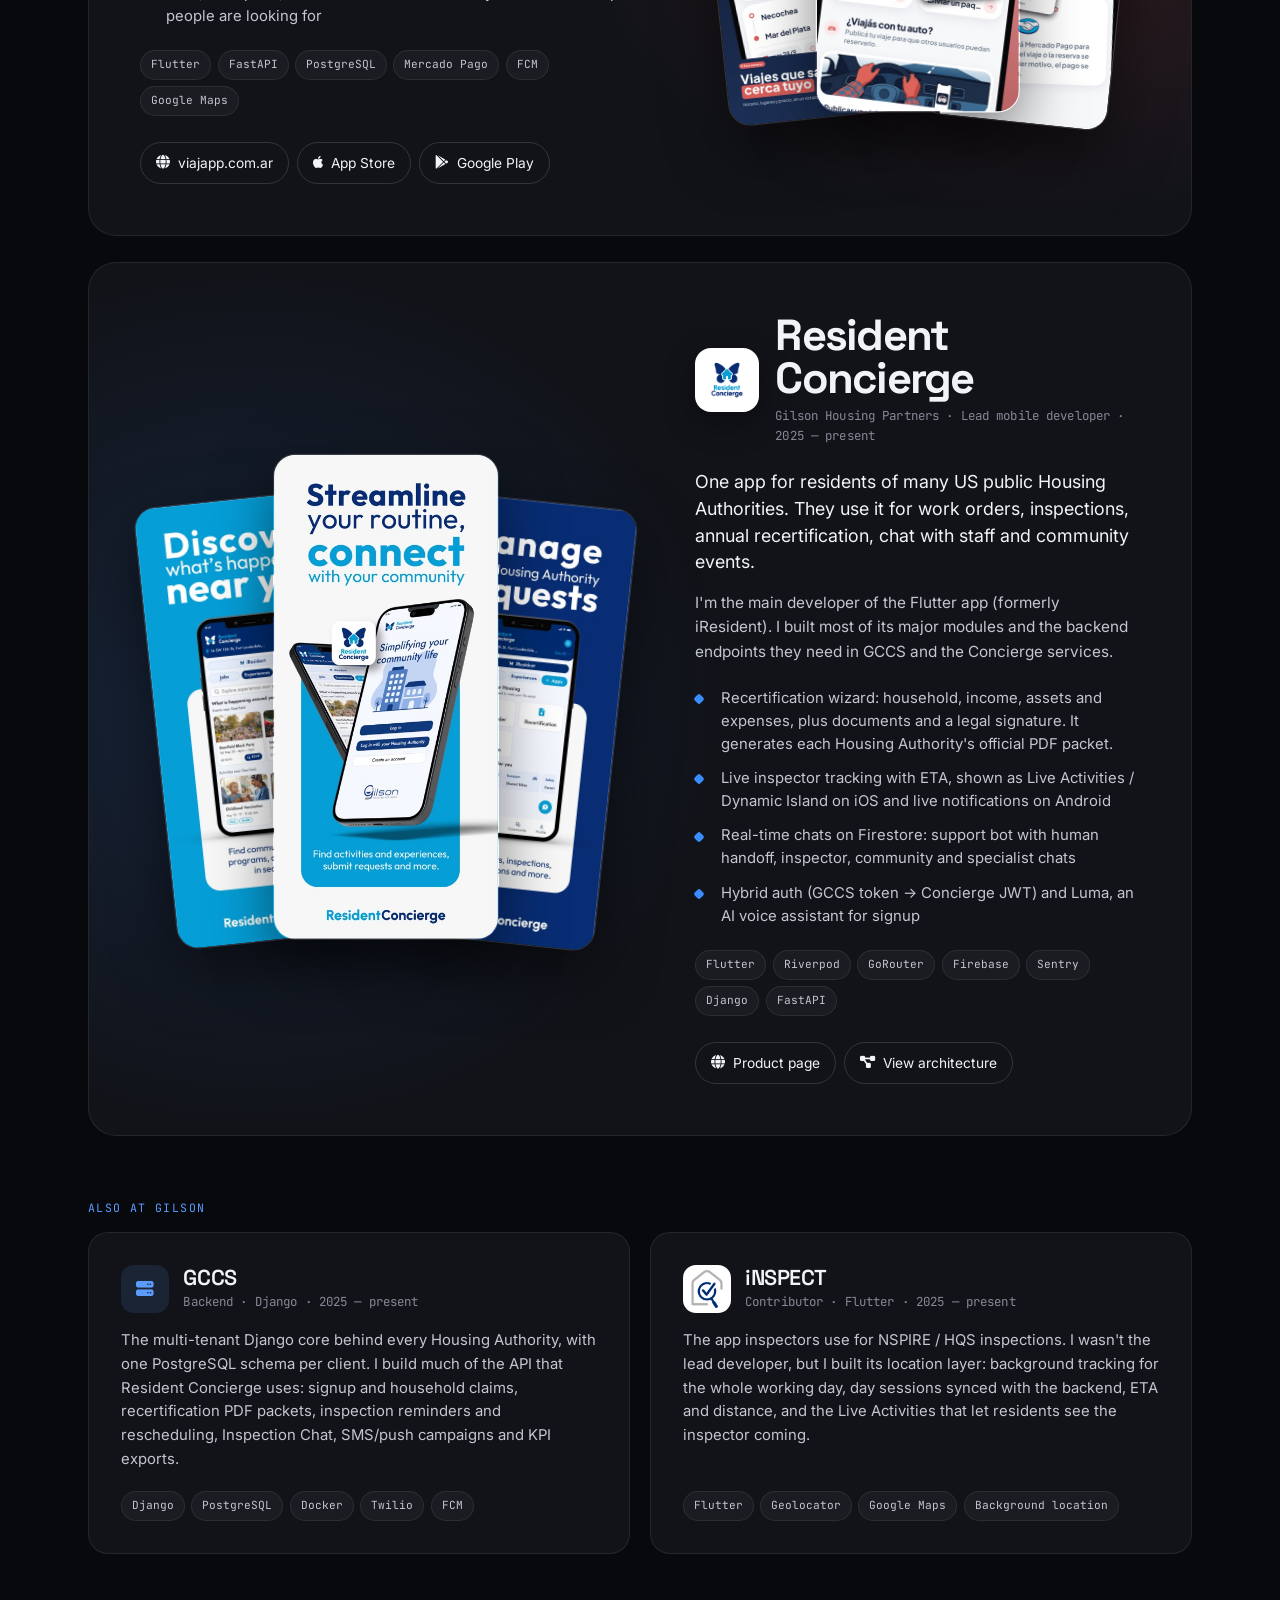
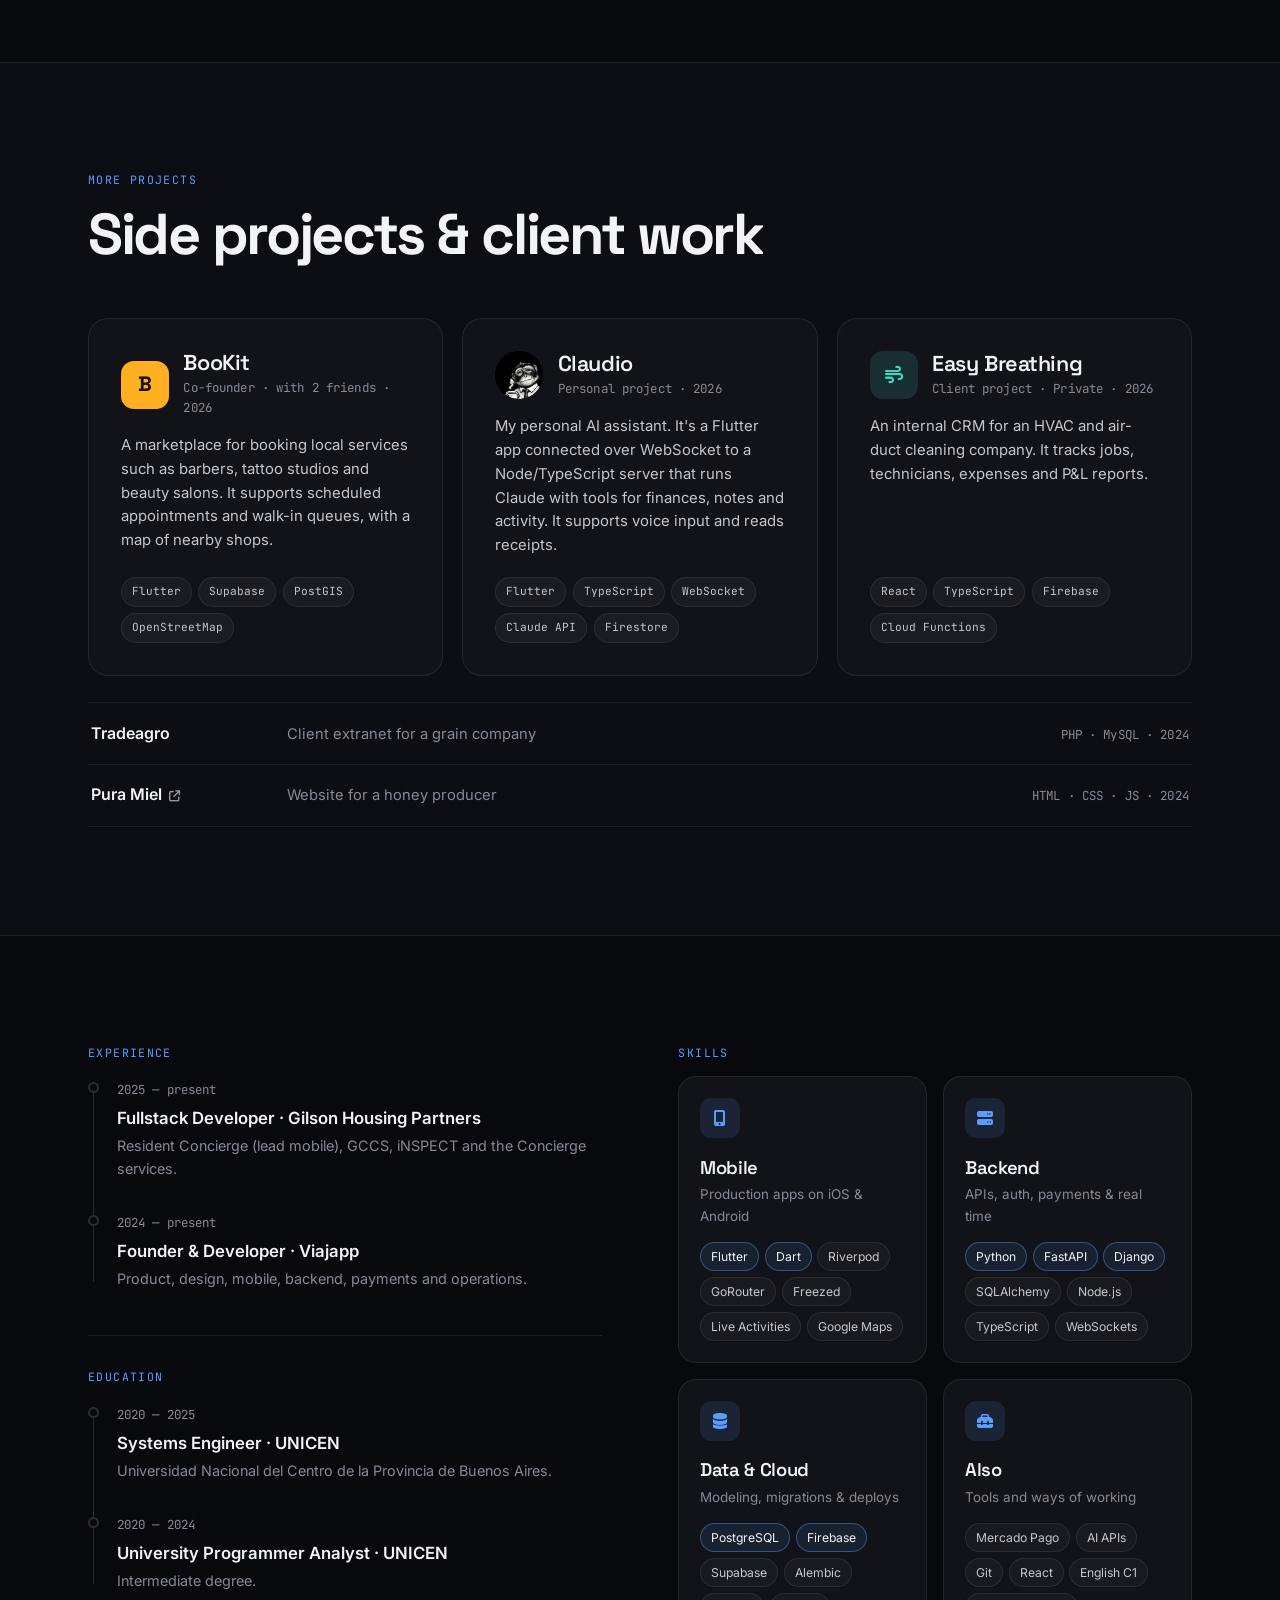
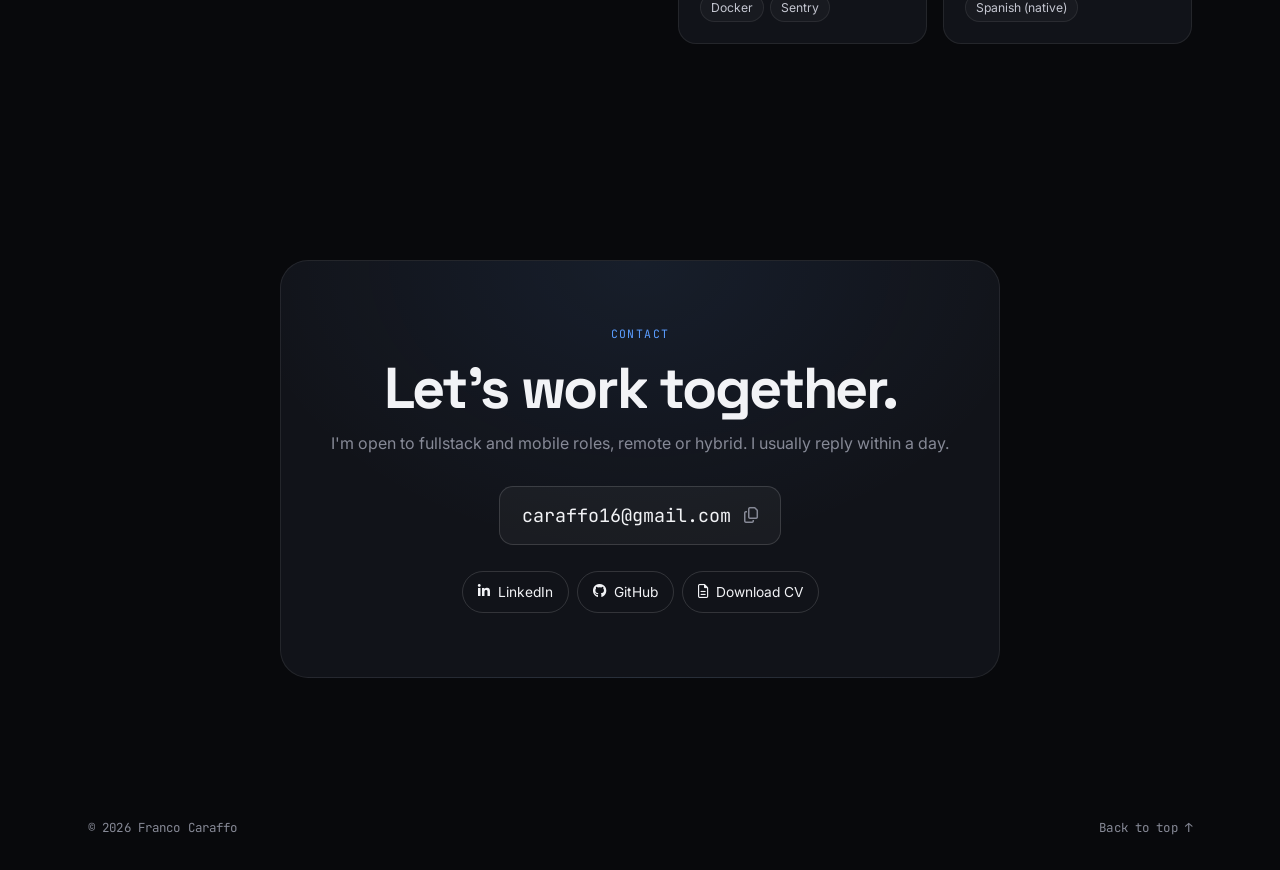
==== commit cb190292: "feat: separar experiencia y educación en bloques propios Co-Authored-By: Claude Opus 5.5 <noreply@an" ====
--- a/index.html
+++ b/index.html
@@ -14,7 +14,7 @@
   <link rel="preconnect" href="https://fonts.gstatic.com" crossorigin>
   <link href="https://fonts.googleapis.com/css2?family=Space+Grotesk:wght@500;600;700&family=Inter:wght@400;500;600&family=JetBrains+Mono:wght@400;500&display=swap" rel="stylesheet">
   <link rel="stylesheet" href="https://cdnjs.cloudflare.com/ajax/libs/font-awesome/6.5.2/css/all.min.css">
-  <link rel="stylesheet" href="styles.css?v=40">
+  <link rel="stylesheet" href="styles.css?v=50">
 </head>
 <body>
   <div class="scroll-progress" aria-hidden="true"></div>
@@ -240,12 +240,15 @@
     <section id="about" class="section">
       <div class="wrap about-grid">
         <div class="reveal">
-          <p class="eyebrow mono" data-i18n="about.eyebrow">Experience & education</p>
+          <p class="eyebrow mono" data-i18n="about.exp">Experience</p>
           <ol class="timeline stagger">
             <li><span class="mono">2025 — <span data-i18n="t.now">present</span></span><h4 data-i18n="t.1t">Fullstack Developer · Gilson Housing Partners</h4><p data-i18n="t.1d">Resident Concierge (lead mobile), GCCS, iNSPECT and the Concierge services.</p></li>
             <li><span class="mono">2024 — <span data-i18n="t.now">present</span></span><h4 data-i18n="t.2t">Founder & Developer · Viajapp</h4><p data-i18n="t.2d">Product, design, mobile, backend, payments and operations.</p></li>
-            <li><span class="mono">2025</span><h4 data-i18n="t.3t">Systems Engineer · UNICEN</h4><p data-i18n="t.3d">Universidad Nacional del Centro de la Provincia de Buenos Aires.</p></li>
-            <li><span class="mono">2024</span><h4 data-i18n="t.4t">University Programmer Analyst · UNICEN</h4></li>
+          </ol>
+          <p class="eyebrow mono edu-eyebrow" data-i18n="about.edu">Education</p>
+          <ol class="timeline stagger">
+            <li><span class="mono">2020 — 2025</span><h4 data-i18n="t.3t">Systems Engineer · UNICEN</h4><p data-i18n="t.3d">Universidad Nacional del Centro de la Provincia de Buenos Aires.</p></li>
+            <li><span class="mono">2020 — 2024</span><h4 data-i18n="t.4t">University Programmer Analyst · UNICEN</h4><p data-i18n="t.4d">Intermediate degree.</p></li>
           </ol>
         </div>
         <div class="reveal">
@@ -307,6 +310,6 @@
   </footer>
 
   <div class="toast mono" role="status" aria-live="polite"></div>
-  <script src="script.js?v=41"></script>
+  <script src="script.js?v=50"></script>
 </body>
 </html>
--- a/styles.css
+++ b/styles.css
@@ -249,6 +249,7 @@
 /* ---------- About ---------- */
 .about-grid { display: grid; grid-template-columns: 1fr 1fr; gap: clamp(2.5rem, 6vw, 5rem); }
 .timeline { position: relative; padding-left: 1.8rem; margin-top: .6rem; }
+.edu-eyebrow { margin-top: 2.8rem; padding-top: 2rem; border-top: 1px solid var(--line); }
 .timeline::before { content: ""; position: absolute; left: 5px; top: 8px; bottom: 8px; width: 1px; background: var(--line-2); }
 .timeline::after { content: ""; position: absolute; left: 5px; top: 8px; bottom: 8px; width: 1px; background: var(--accent); transform-origin: top; transform: scaleY(var(--tp, 0)); box-shadow: 0 0 8px rgba(91,157,255,.6); }
 .timeline li { position: relative; padding-bottom: 1.8rem; }
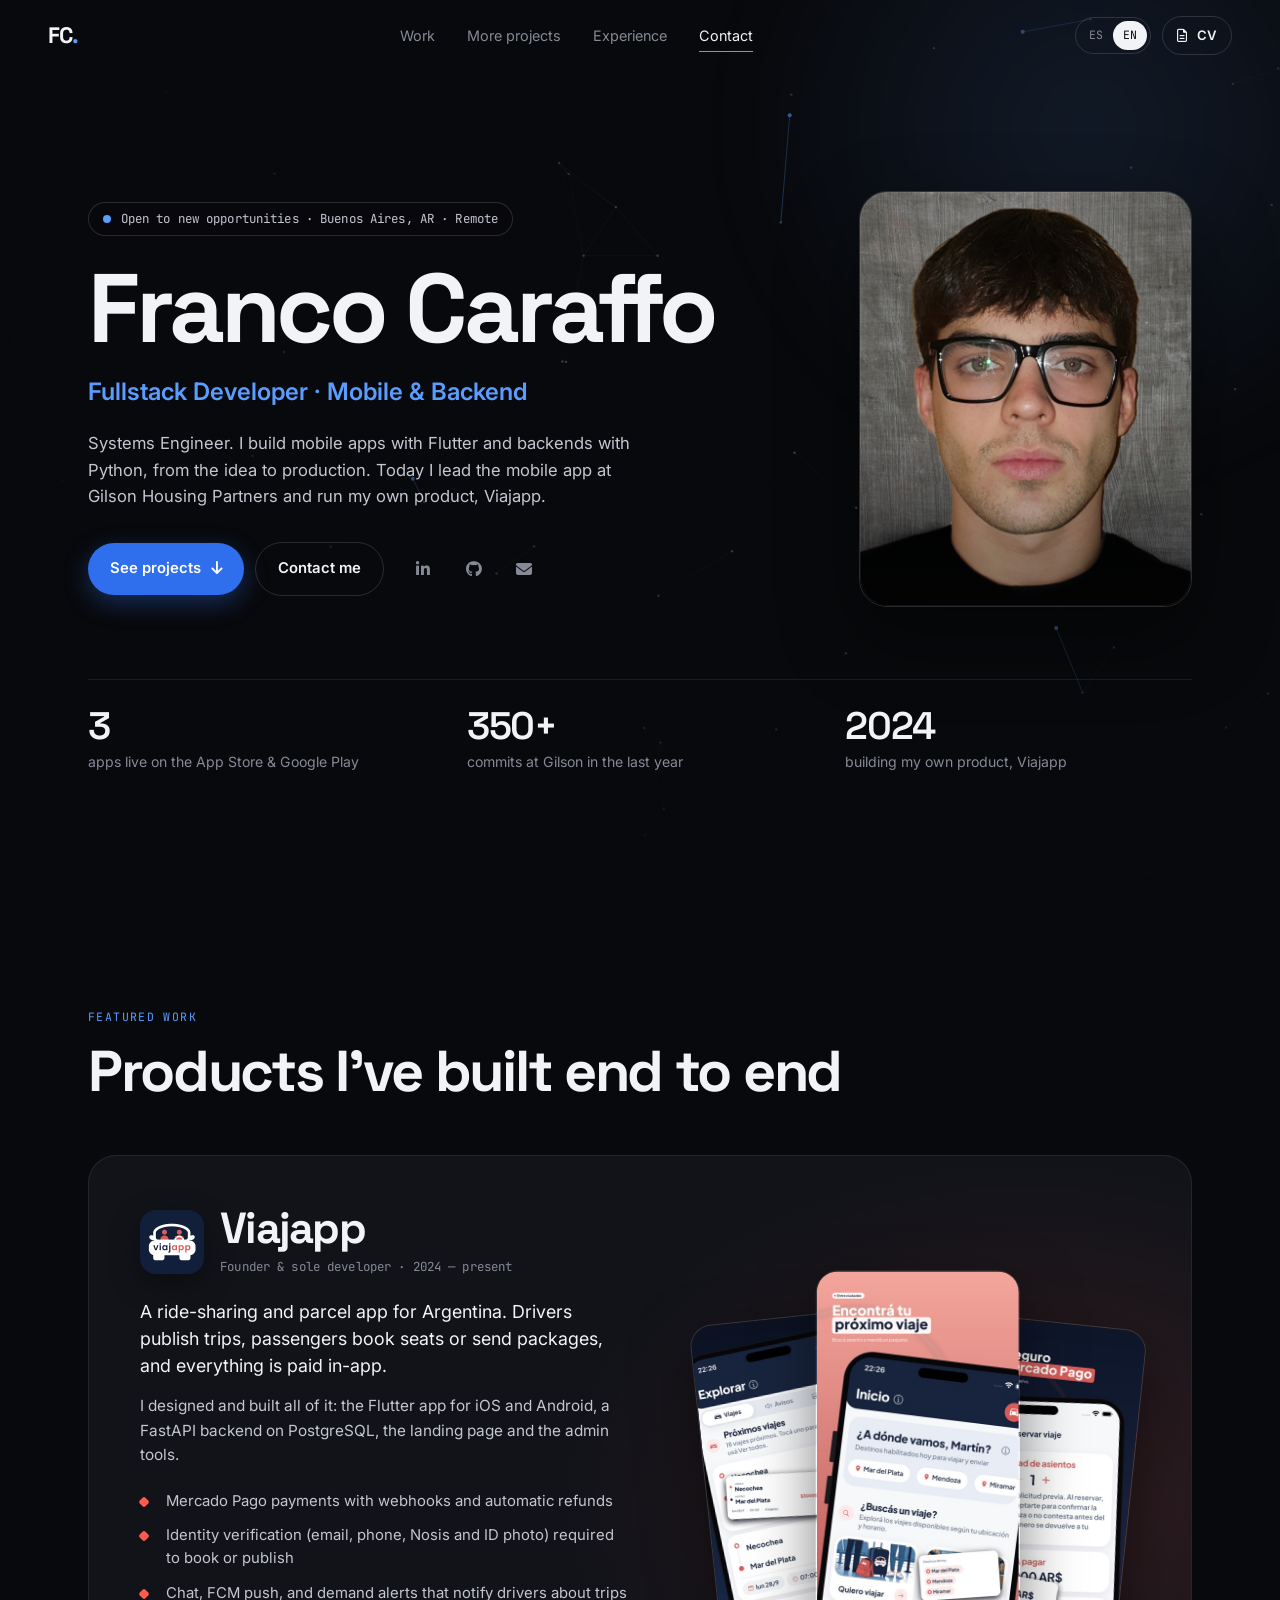
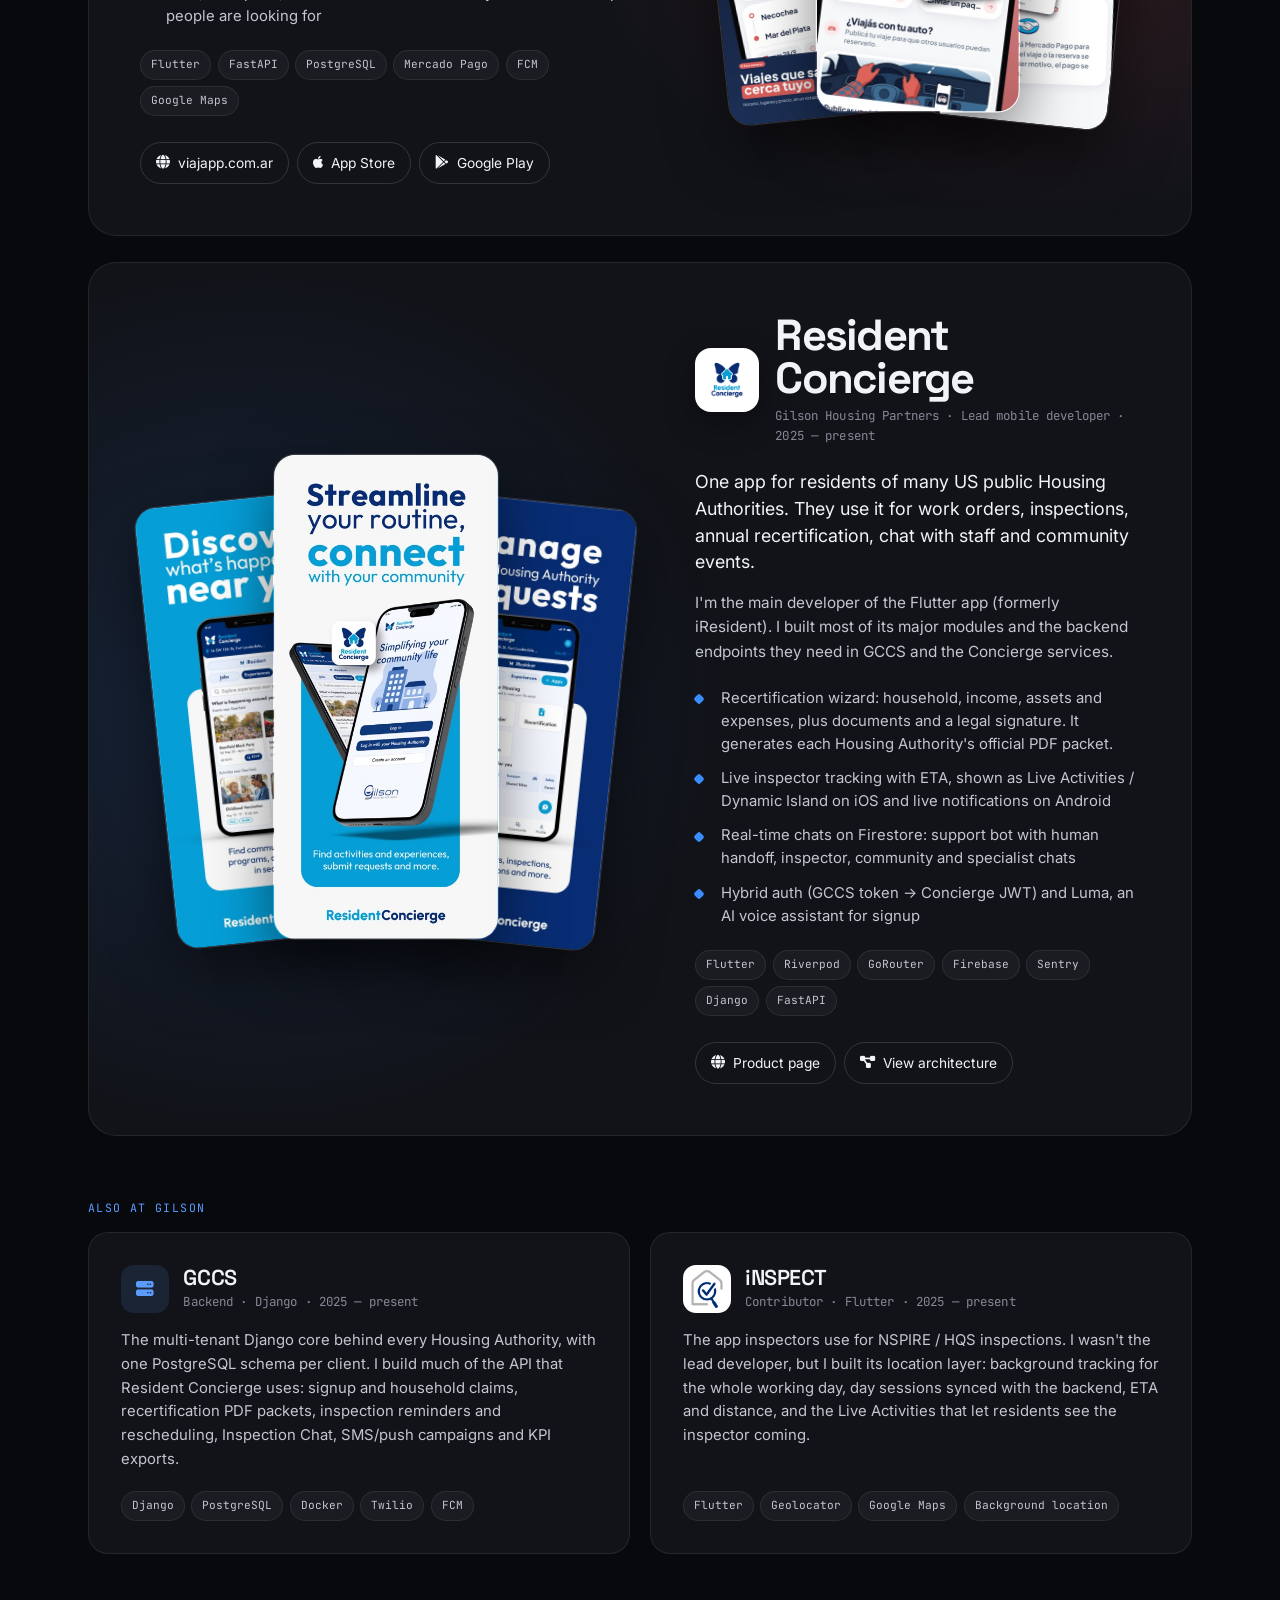
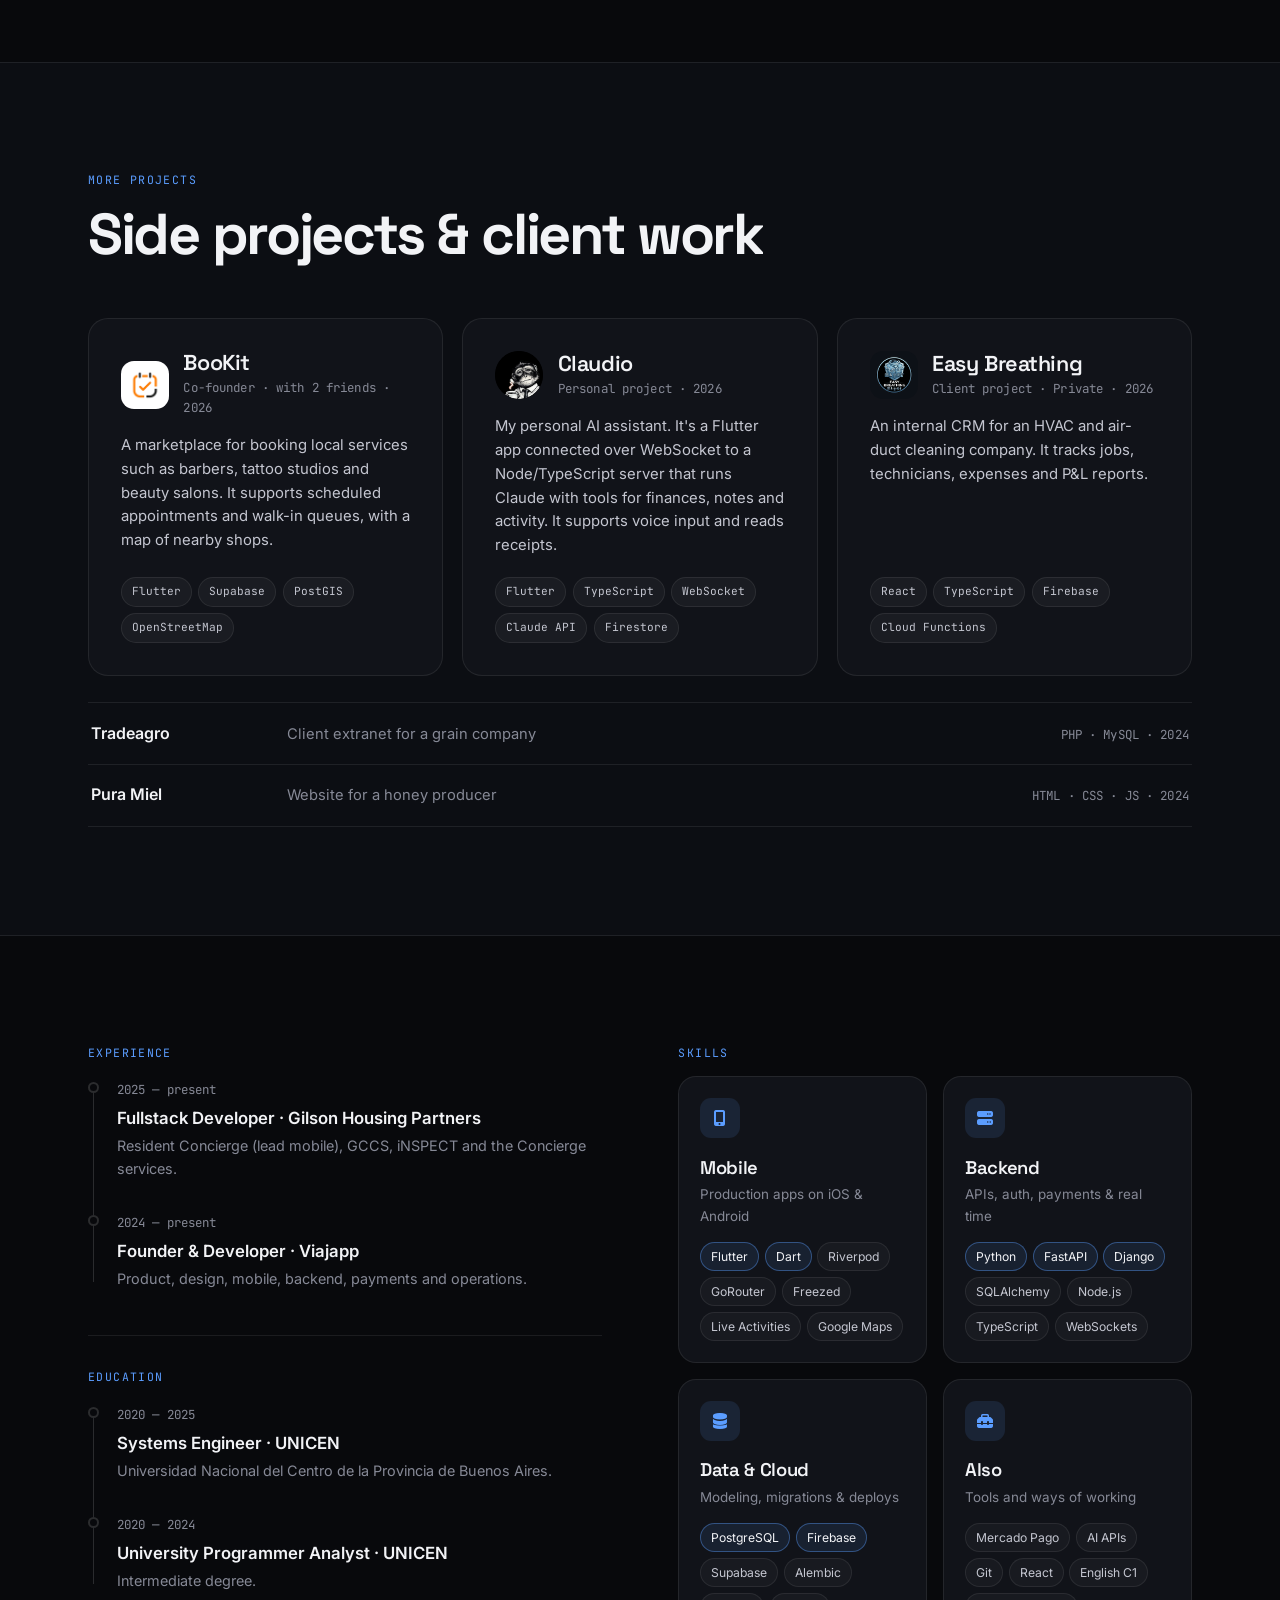
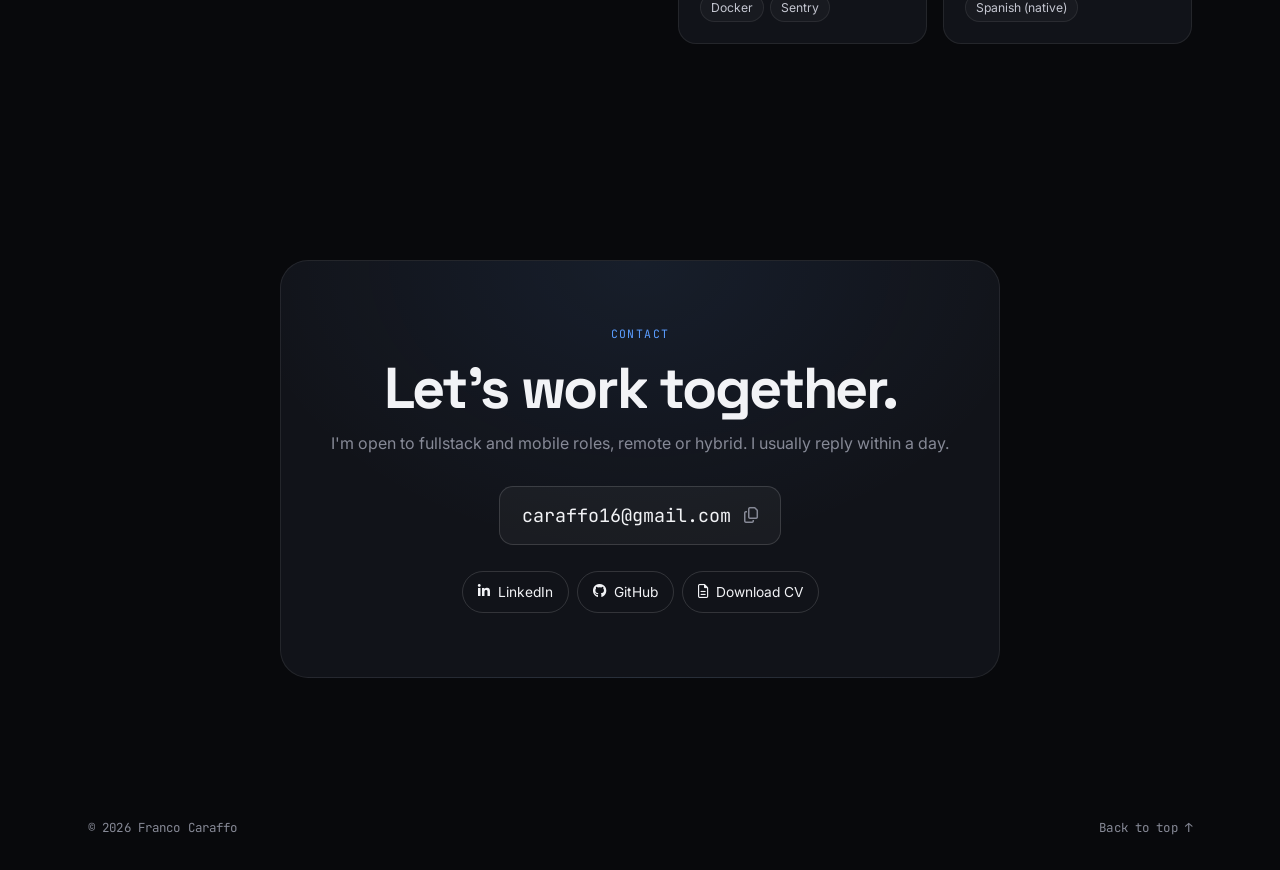
==== commit eda3fb0c: "feat: agregar logos de BooKit y Easy Breathing, quitar link de Pura Miel Co-Authored-By: Claude Opus" ====
--- a/index.html
+++ b/index.html
@@ -14,7 +14,7 @@
   <link rel="preconnect" href="https://fonts.gstatic.com" crossorigin>
   <link href="https://fonts.googleapis.com/css2?family=Space+Grotesk:wght@500;600;700&family=Inter:wght@400;500;600&family=JetBrains+Mono:wght@400;500&display=swap" rel="stylesheet">
   <link rel="stylesheet" href="https://cdnjs.cloudflare.com/ajax/libs/font-awesome/6.5.2/css/all.min.css">
-  <link rel="stylesheet" href="styles.css?v=50">
+  <link rel="stylesheet" href="styles.css?v=51">
 </head>
 <body>
   <div class="scroll-progress" aria-hidden="true"></div>
@@ -203,7 +203,7 @@
         <div class="more-grid">
           <article class="card spot reveal">
             <div class="card-head">
-              <span class="tile tile-bookit">B</span>
+              <img src="assets/logos/bookit.png" alt="" class="tile tile-img">
               <div><h4>BooKit</h4><p class="mono muted" data-i18n="bookit.meta">Co-founder · with 2 friends · 2026</p></div>
             </div>
             <p data-i18n="bookit.desc">A marketplace for booking local services such as barbers, tattoo studios and beauty salons. It supports scheduled appointments and walk-in queues, with a map of nearby shops.</p>
@@ -221,7 +221,7 @@
 
           <article class="card spot reveal">
             <div class="card-head">
-              <span class="tile tile-easy"><i class="fa-solid fa-wind"></i></span>
+              <img src="assets/logos/easy-breathing.png" alt="" class="tile tile-img tile-badge">
               <div><h4>Easy Breathing</h4><p class="mono muted" data-i18n="easy.meta">Client project · Private · 2026</p></div>
             </div>
             <p data-i18n="easy.desc">An internal CRM for an HVAC and air-duct cleaning company. It tracks jobs, technicians, expenses and P&amp;L reports.</p>
@@ -231,7 +231,7 @@
 
         <ul class="archive reveal">
           <li><span class="archive-name">Tradeagro</span><span class="archive-desc" data-i18n="archive.trade">Client extranet for a grain company</span><span class="mono muted">PHP · MySQL · 2024</span></li>
-          <li><a class="archive-name" href="https://puramieldelacosta.com.ar" target="_blank" rel="noreferrer">Pura Miel <i class="fa-solid fa-arrow-up-right-from-square"></i></a><span class="archive-desc" data-i18n="archive.miel">Website for a honey producer</span><span class="mono muted">HTML · CSS · JS · 2024</span></li>
+          <li><span class="archive-name">Pura Miel</span><span class="archive-desc" data-i18n="archive.miel">Website for a honey producer</span><span class="mono muted">HTML · CSS · JS · 2024</span></li>
         </ul>
       </div>
     </section>
--- a/styles.css
+++ b/styles.css
@@ -234,6 +234,7 @@
 .card-head h4 { font-family: var(--f-display); font-weight: 600; font-size: 1.35rem; letter-spacing: -0.02em; line-height: 1.1; margin-bottom: .2rem; }
 .tile { width: 48px; height: 48px; flex-shrink: 0; border-radius: 13px; display: grid; place-items: center; font-family: var(--f-display); font-weight: 700; font-size: 1.3rem; }
 .tile-img { background: #fff; padding: 5px; object-fit: contain; }
+.tile-img.tile-badge { background: #0d1117; padding: 2px; }
 .tile-img.round { padding: 0; border-radius: 50%; object-fit: cover; background: #000; }
 .tile-gccs { background: rgba(91,157,255,.12); color: var(--accent); font-size: 1.1rem; }
 .tile-bookit { background: #ffb020; color: #1b1100; }
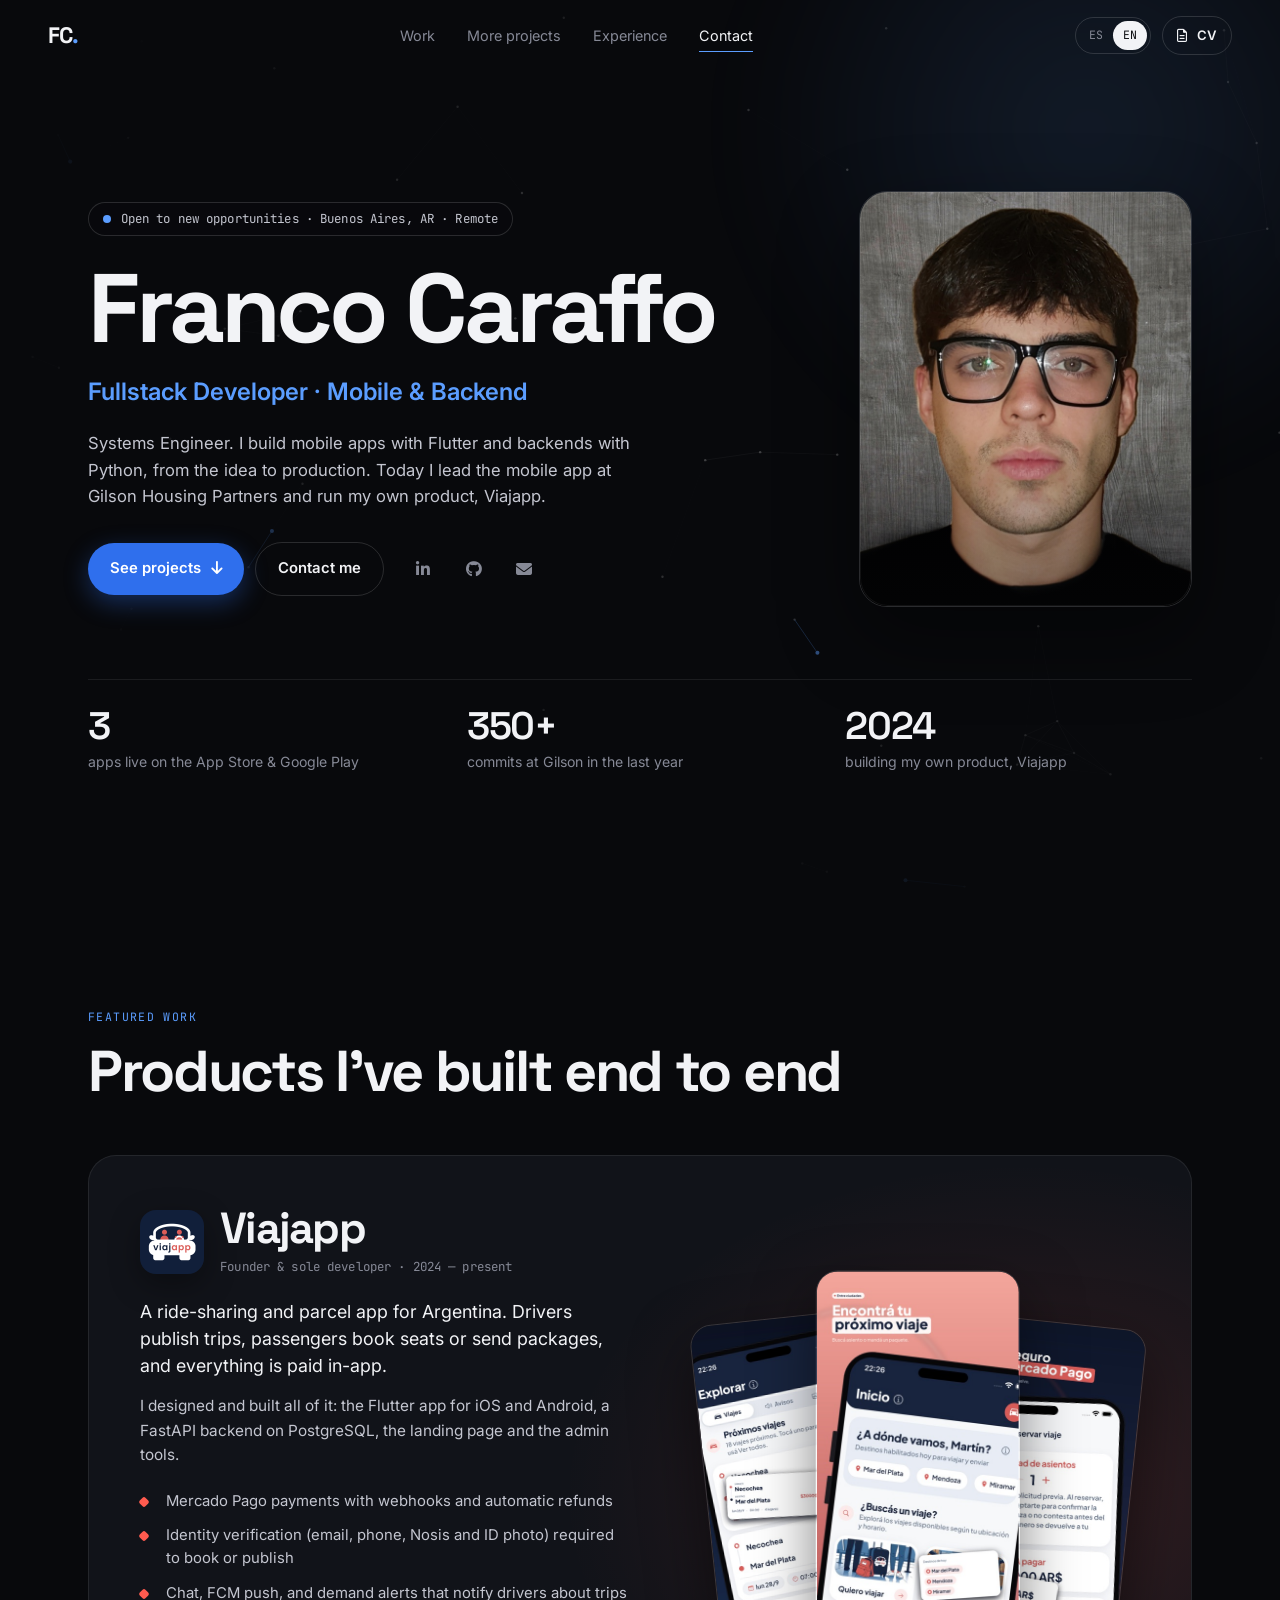
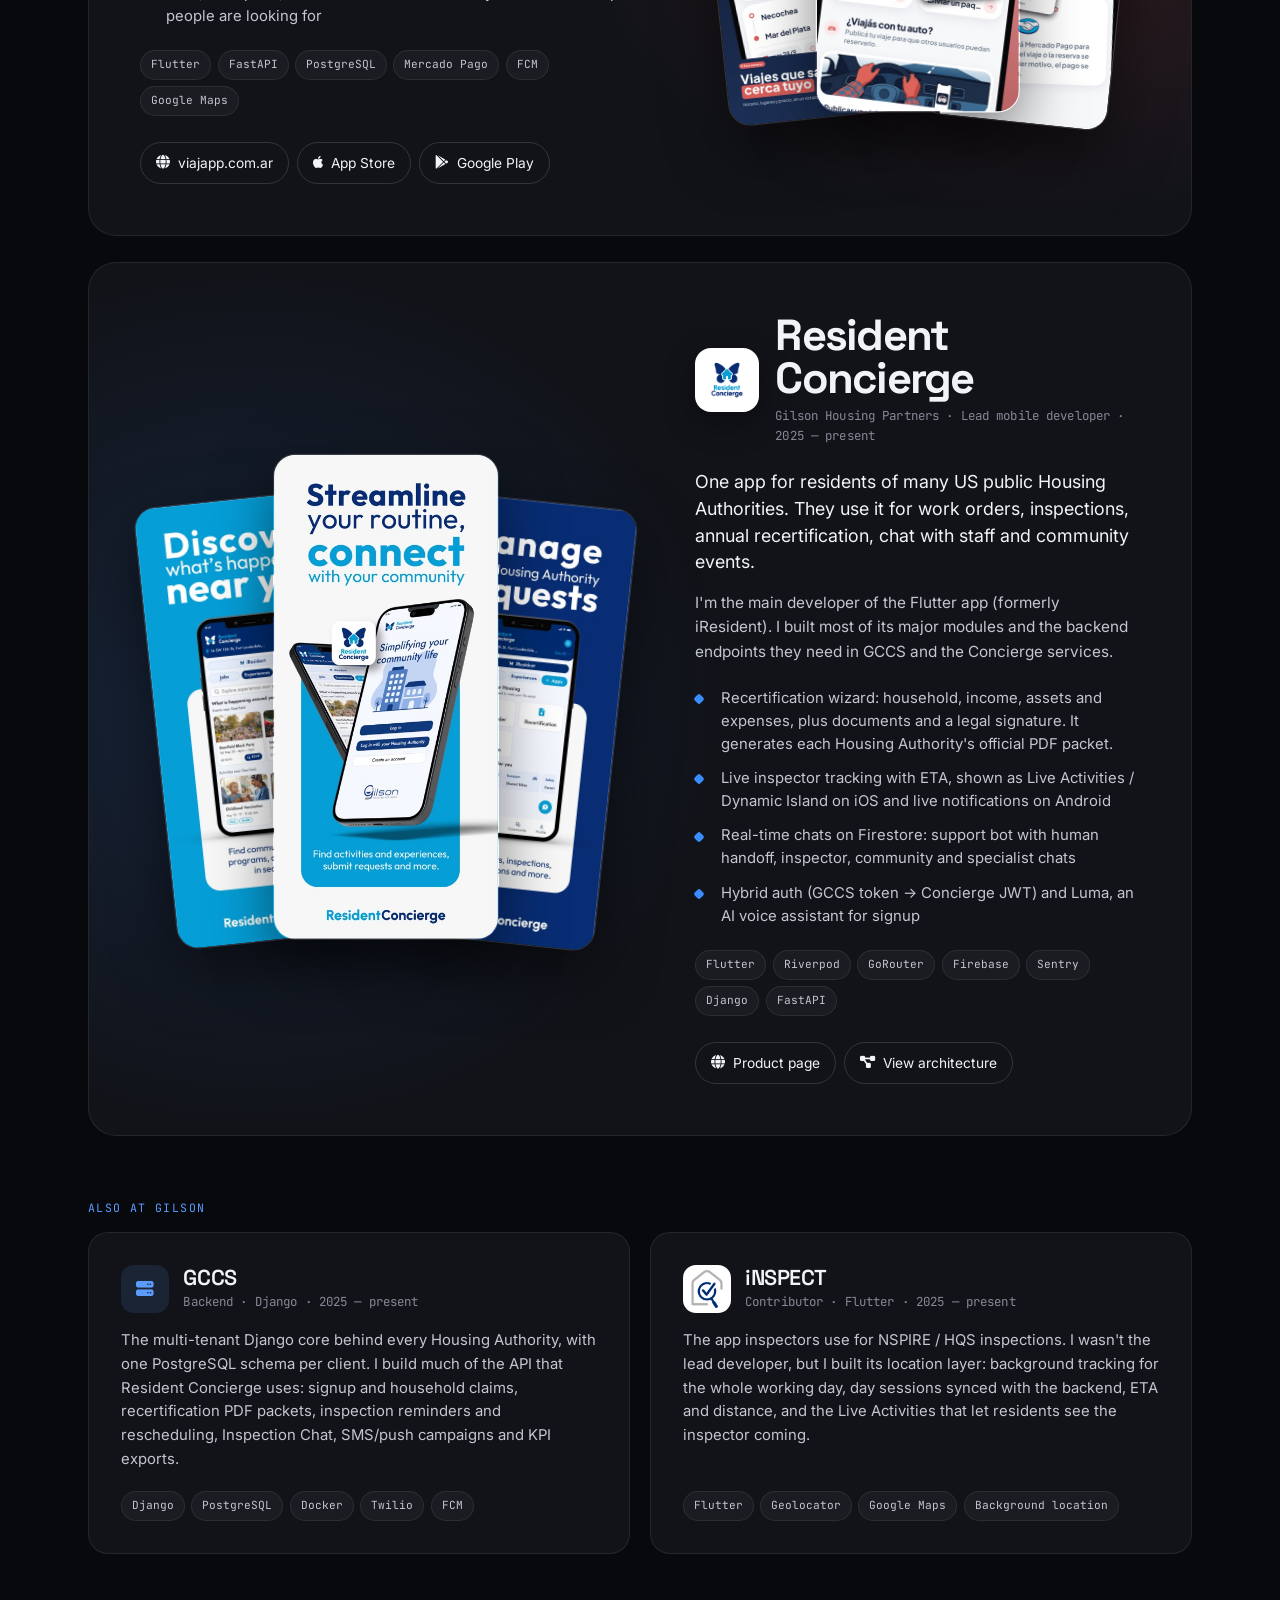
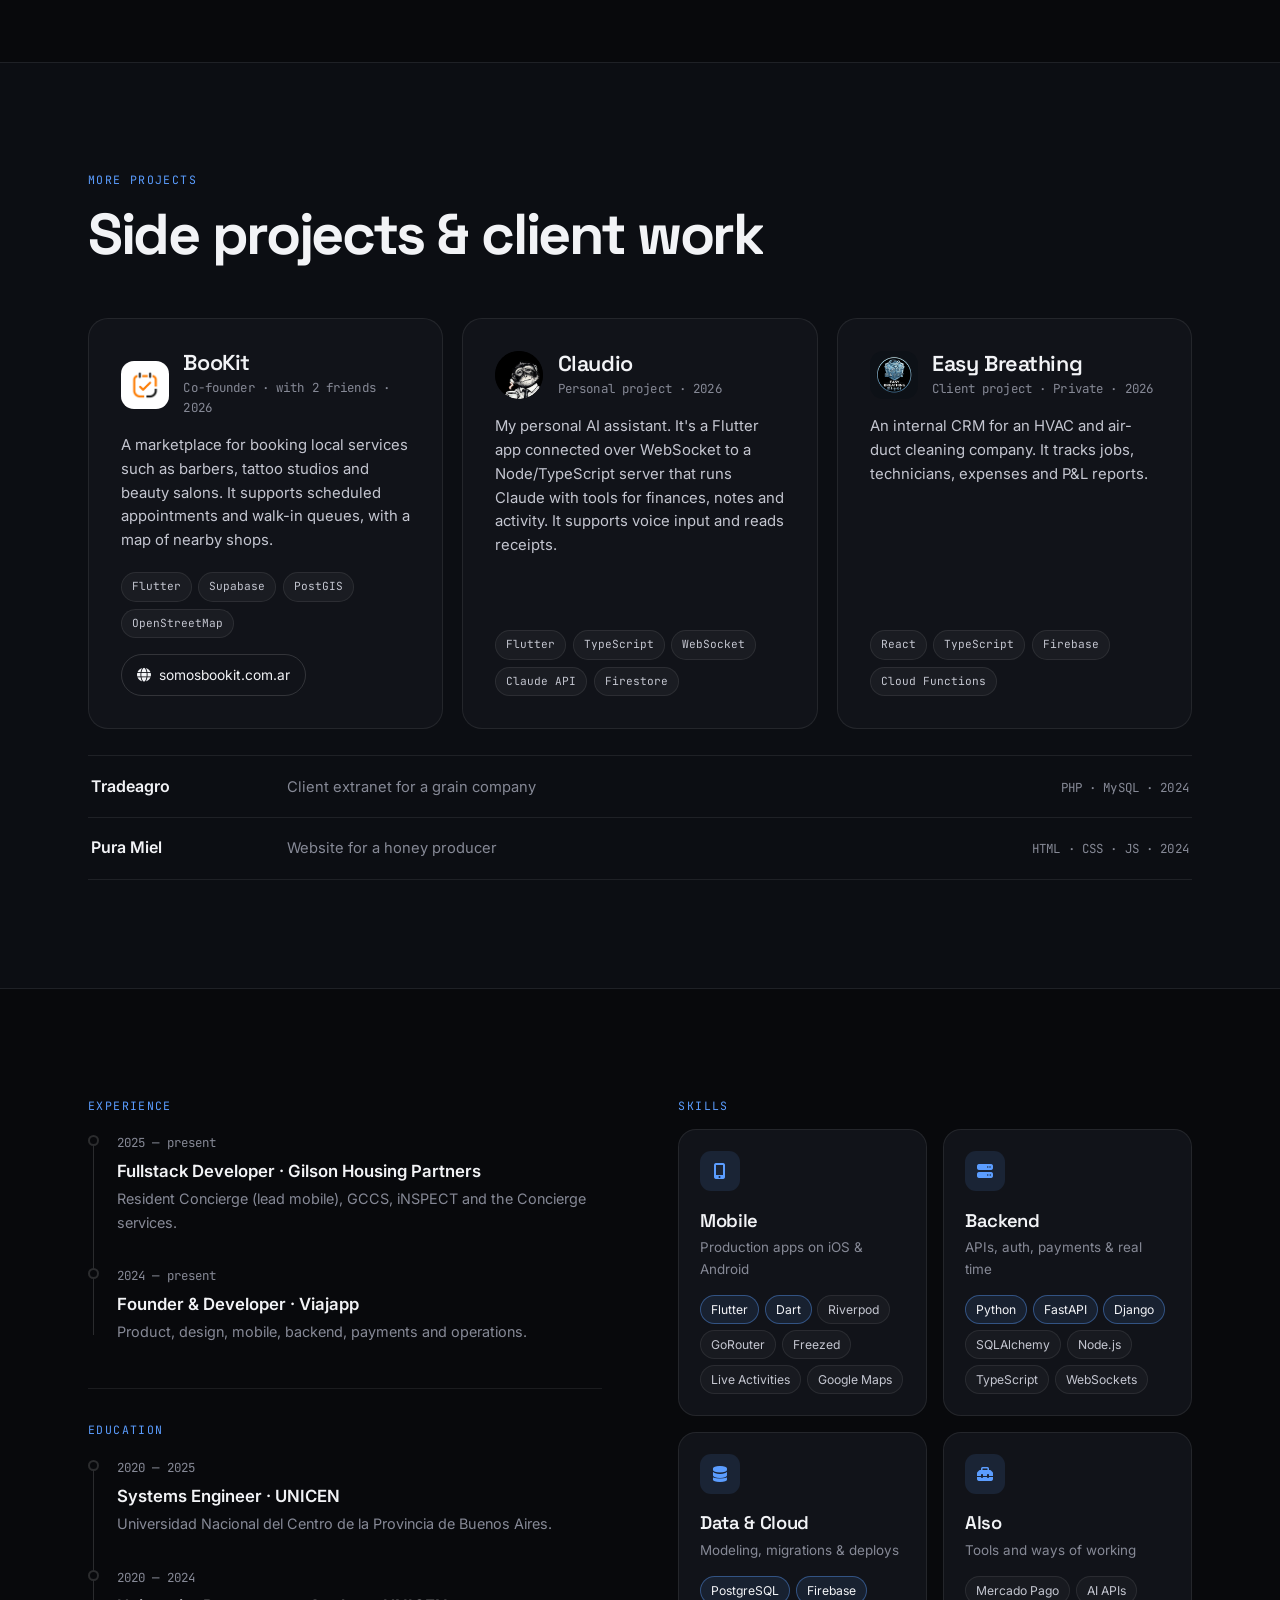
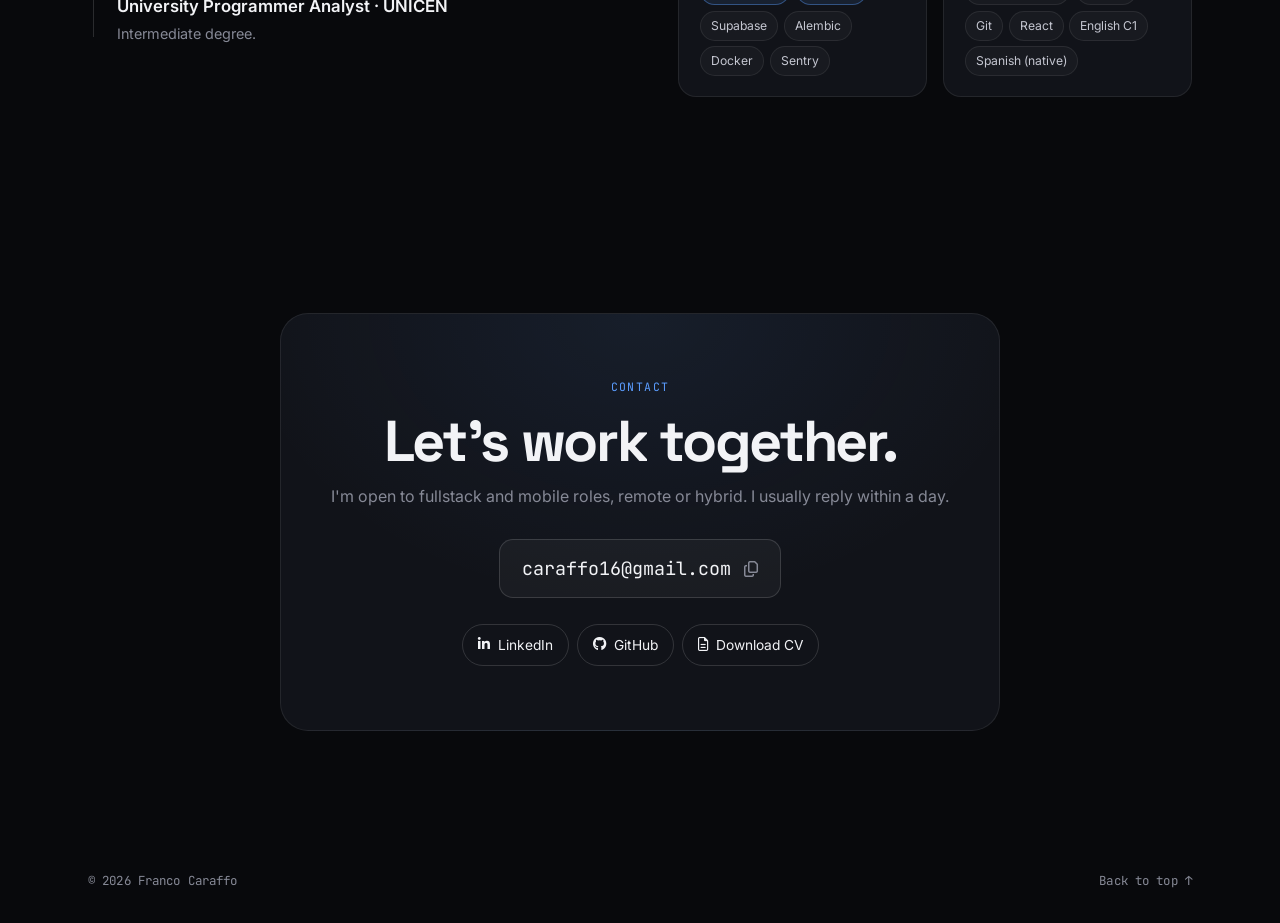
==== commit 552c0eba: "feat: agregar link a somosbookit.com.ar en BooKit Co-Authored-By: Claude Opus 5.5 <noreply@anthropic" ====
--- a/index.html
+++ b/index.html
@@ -14,7 +14,7 @@
   <link rel="preconnect" href="https://fonts.gstatic.com" crossorigin>
   <link href="https://fonts.googleapis.com/css2?family=Space+Grotesk:wght@500;600;700&family=Inter:wght@400;500;600&family=JetBrains+Mono:wght@400;500&display=swap" rel="stylesheet">
   <link rel="stylesheet" href="https://cdnjs.cloudflare.com/ajax/libs/font-awesome/6.5.2/css/all.min.css">
-  <link rel="stylesheet" href="styles.css?v=51">
+  <link rel="stylesheet" href="styles.css?v=52">
 </head>
 <body>
   <div class="scroll-progress" aria-hidden="true"></div>
@@ -208,6 +208,7 @@
             </div>
             <p data-i18n="bookit.desc">A marketplace for booking local services such as barbers, tattoo studios and beauty salons. It supports scheduled appointments and walk-in queues, with a map of nearby shops.</p>
             <ul class="tags stagger"><li>Flutter</li><li>Supabase</li><li>PostGIS</li><li>OpenStreetMap</li></ul>
+            <div class="links card-links"><a href="https://somosbookit.com.ar" target="_blank" rel="noreferrer" class="link"><i class="fa-solid fa-globe"></i> somosbookit.com.ar</a></div>
           </article>
 
           <article class="card spot reveal">
--- a/styles.css
+++ b/styles.css
@@ -230,6 +230,7 @@
 .card:hover { border-color: var(--line-2); transform: translateY(-4px); background: var(--surface-2); }
 .card > p { color: var(--text-2); font-size: .93rem; margin-top: 1rem; }
 .card .tags { margin-top: auto; padding-top: 1.2rem; }
+.card-links { margin-top: 1rem; }
 .card-head { display: flex; align-items: center; gap: .9rem; }
 .card-head h4 { font-family: var(--f-display); font-weight: 600; font-size: 1.35rem; letter-spacing: -0.02em; line-height: 1.1; margin-bottom: .2rem; }
 .tile { width: 48px; height: 48px; flex-shrink: 0; border-radius: 13px; display: grid; place-items: center; font-family: var(--f-display); font-weight: 700; font-size: 1.3rem; }
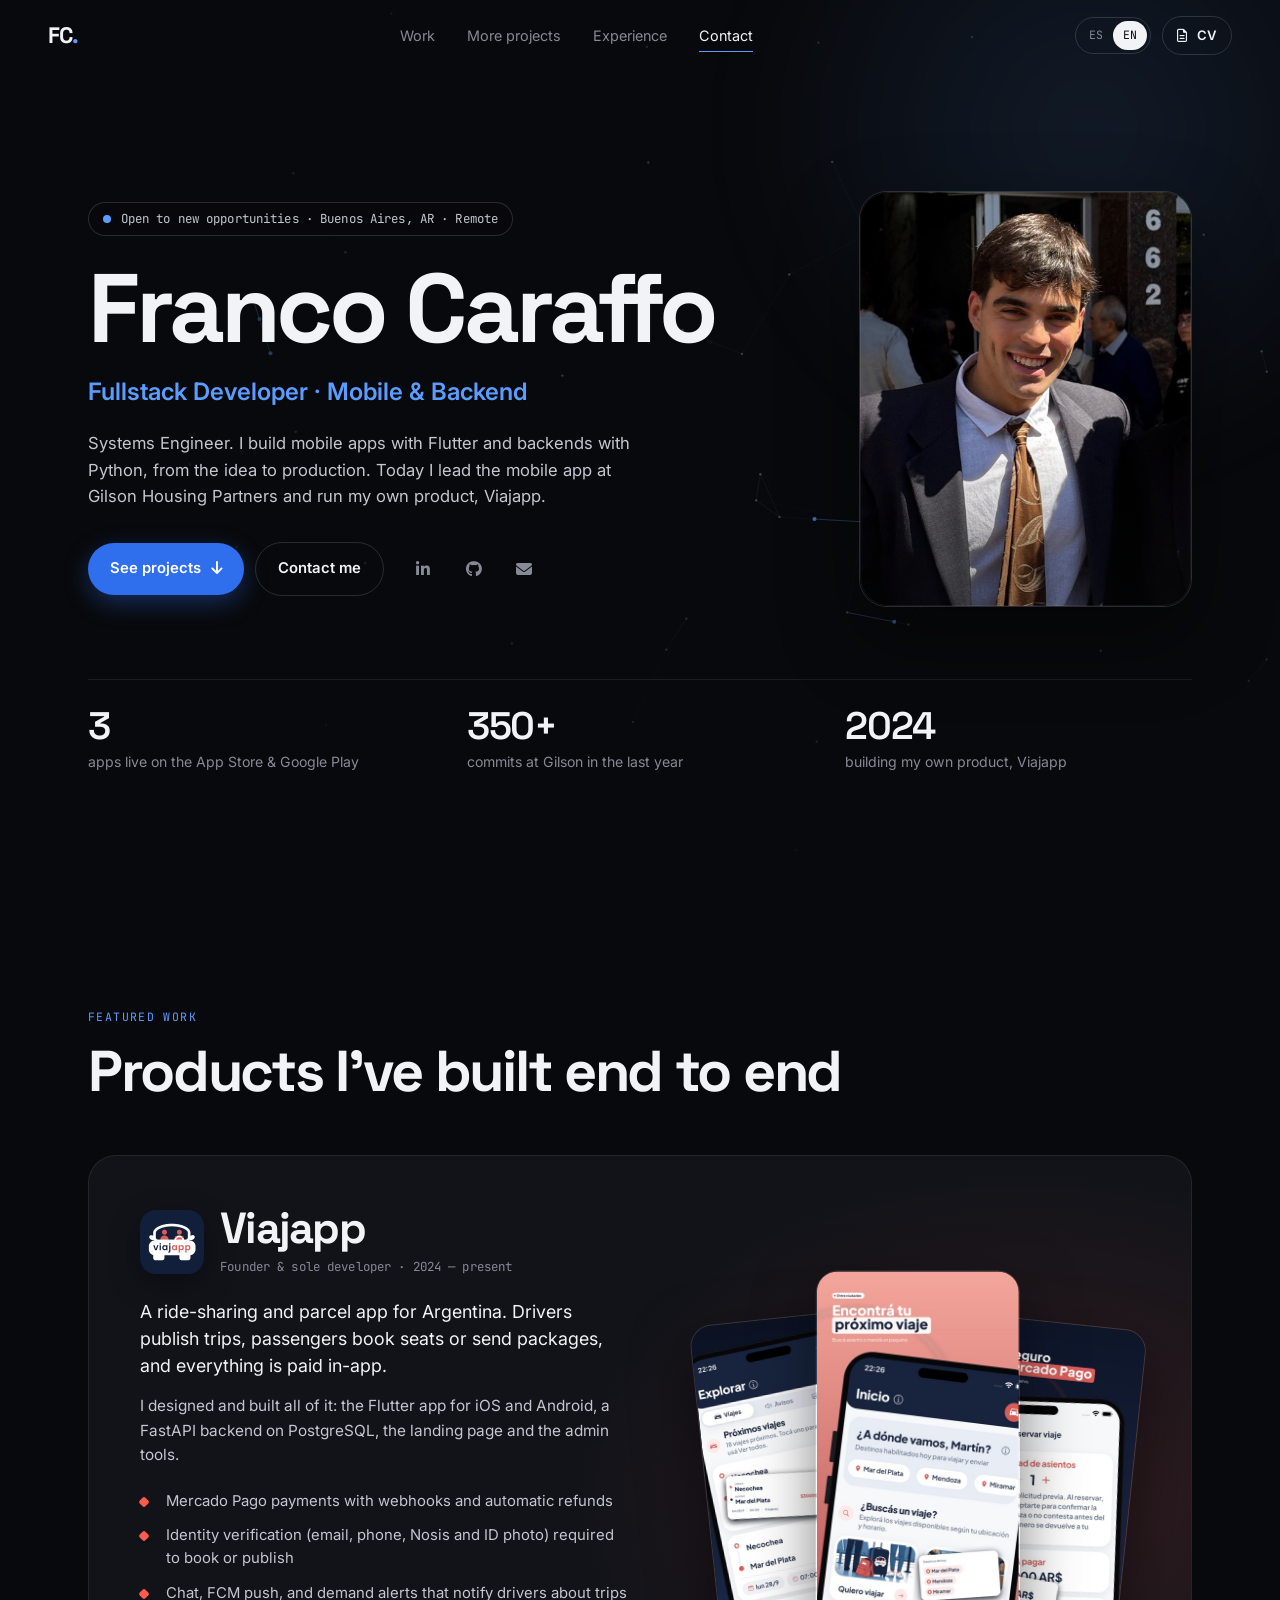
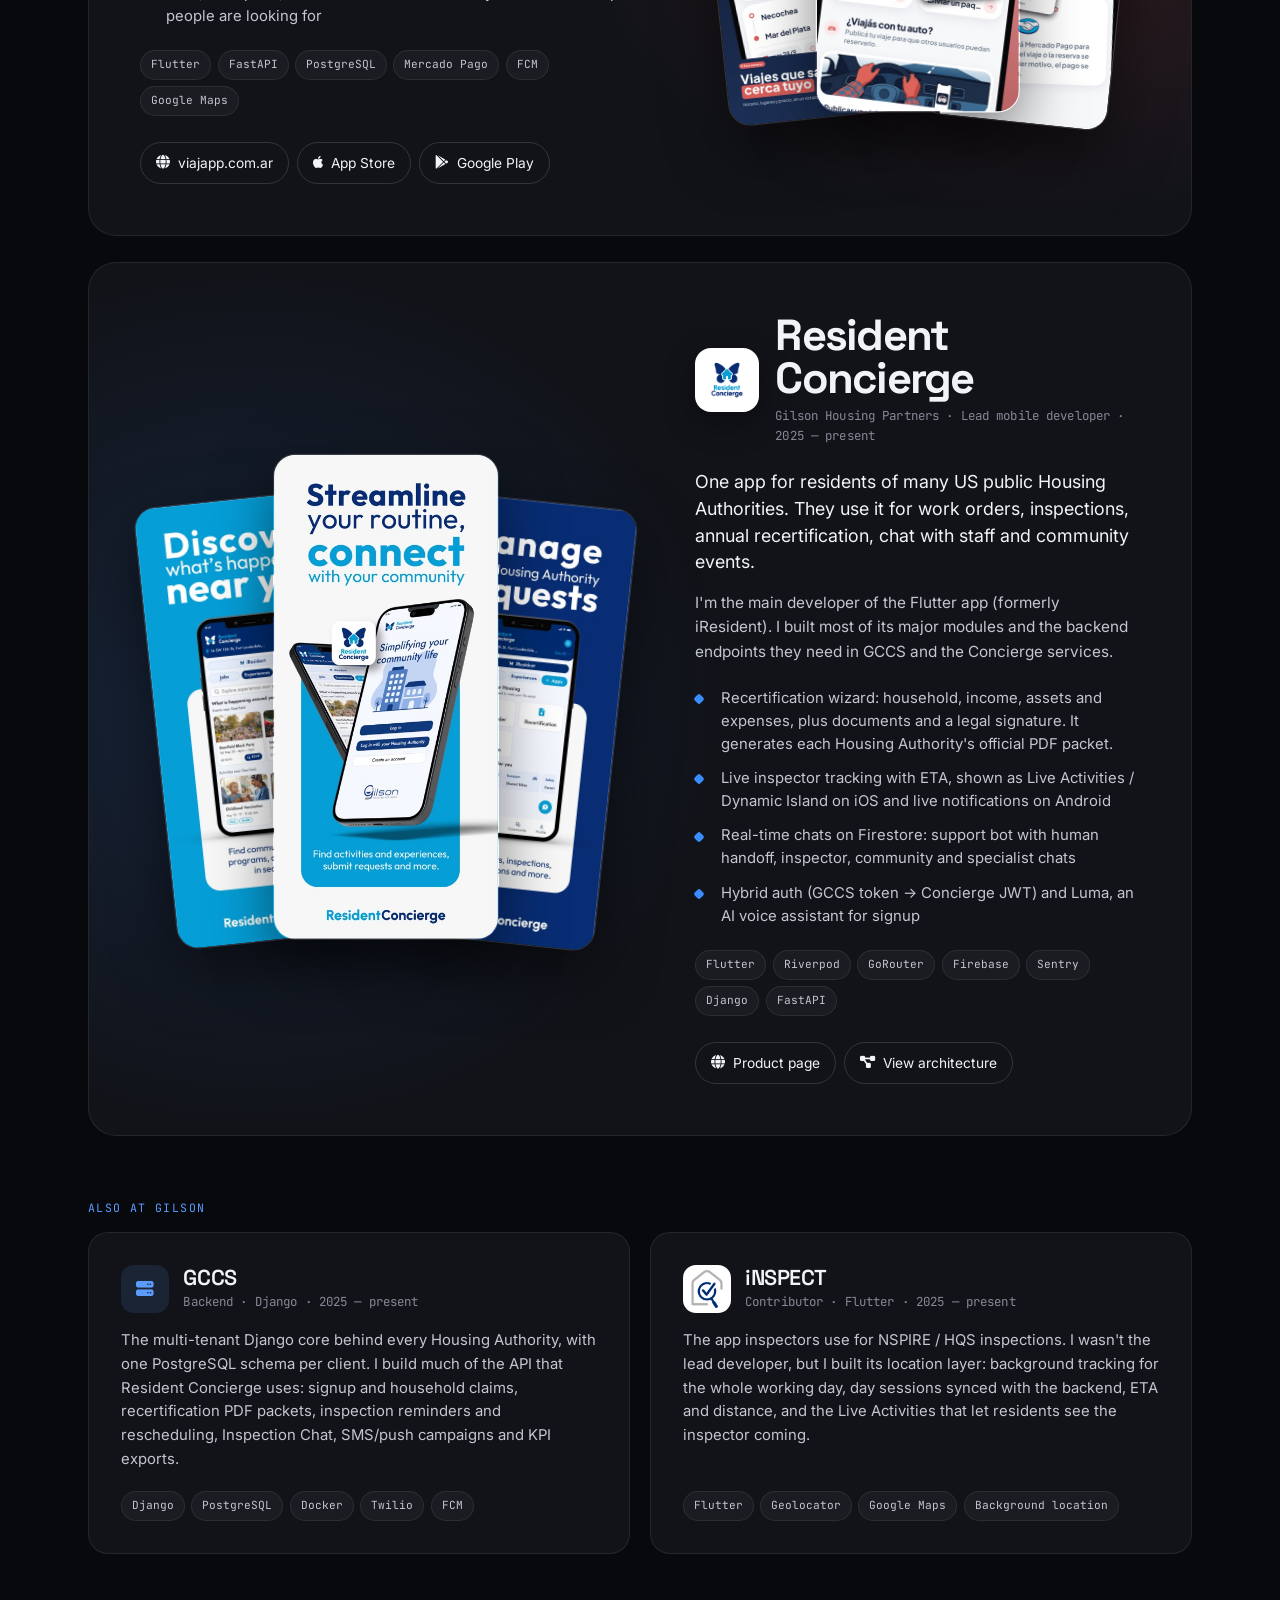
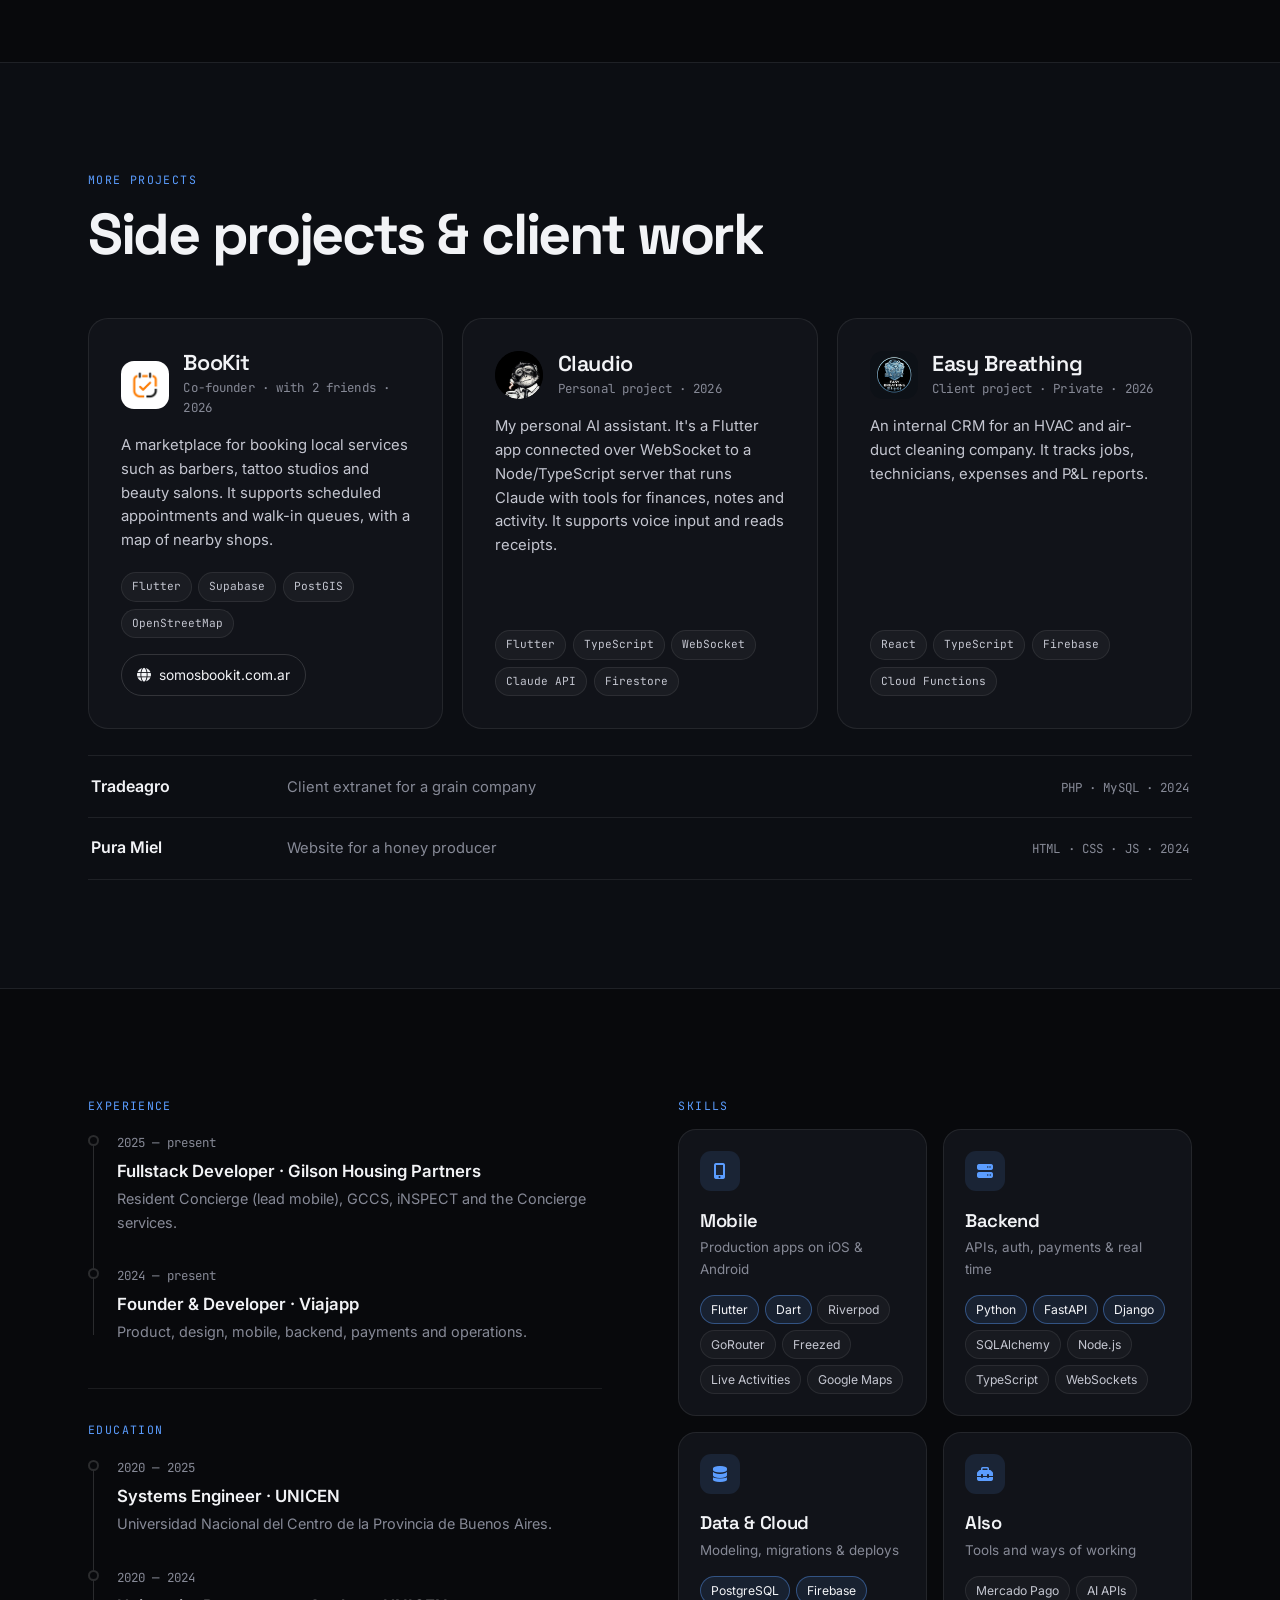
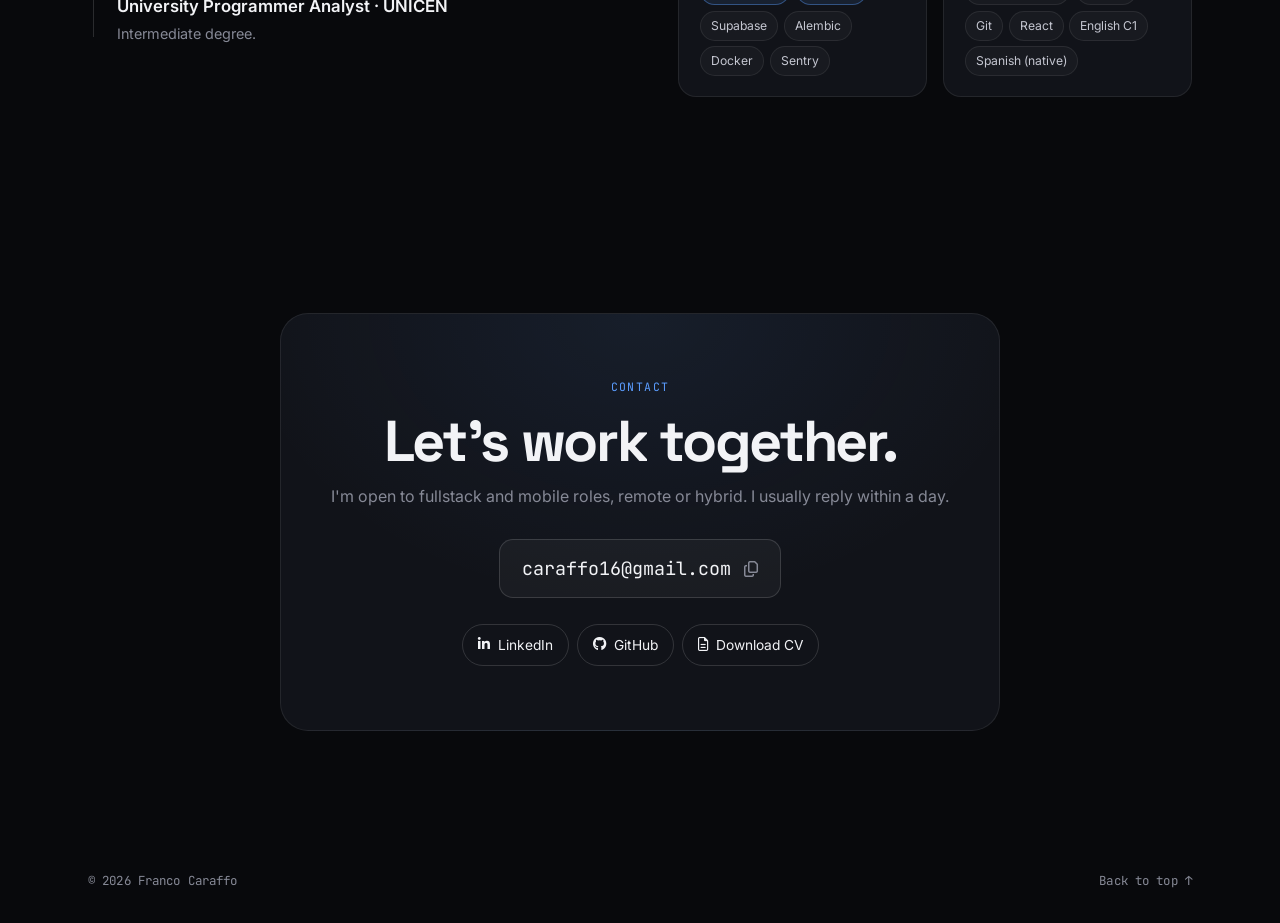
==== commit ea38e1e4: "feat: actualizar foto de perfil del portfolio Co-Authored-By: Claude Opus 5.5 <noreply@anthropic.com" ====
--- a/index.html
+++ b/index.html
@@ -60,7 +60,7 @@
           </div>
         </div>
         <figure class="hero-photo intro" style="--d:.2s">
-          <img src="assets/foto.jpg" alt="Franco Caraffo">
+          <img src="assets/foto.jpg?v=2" alt="Franco Caraffo">
         </figure>
       </div>
 
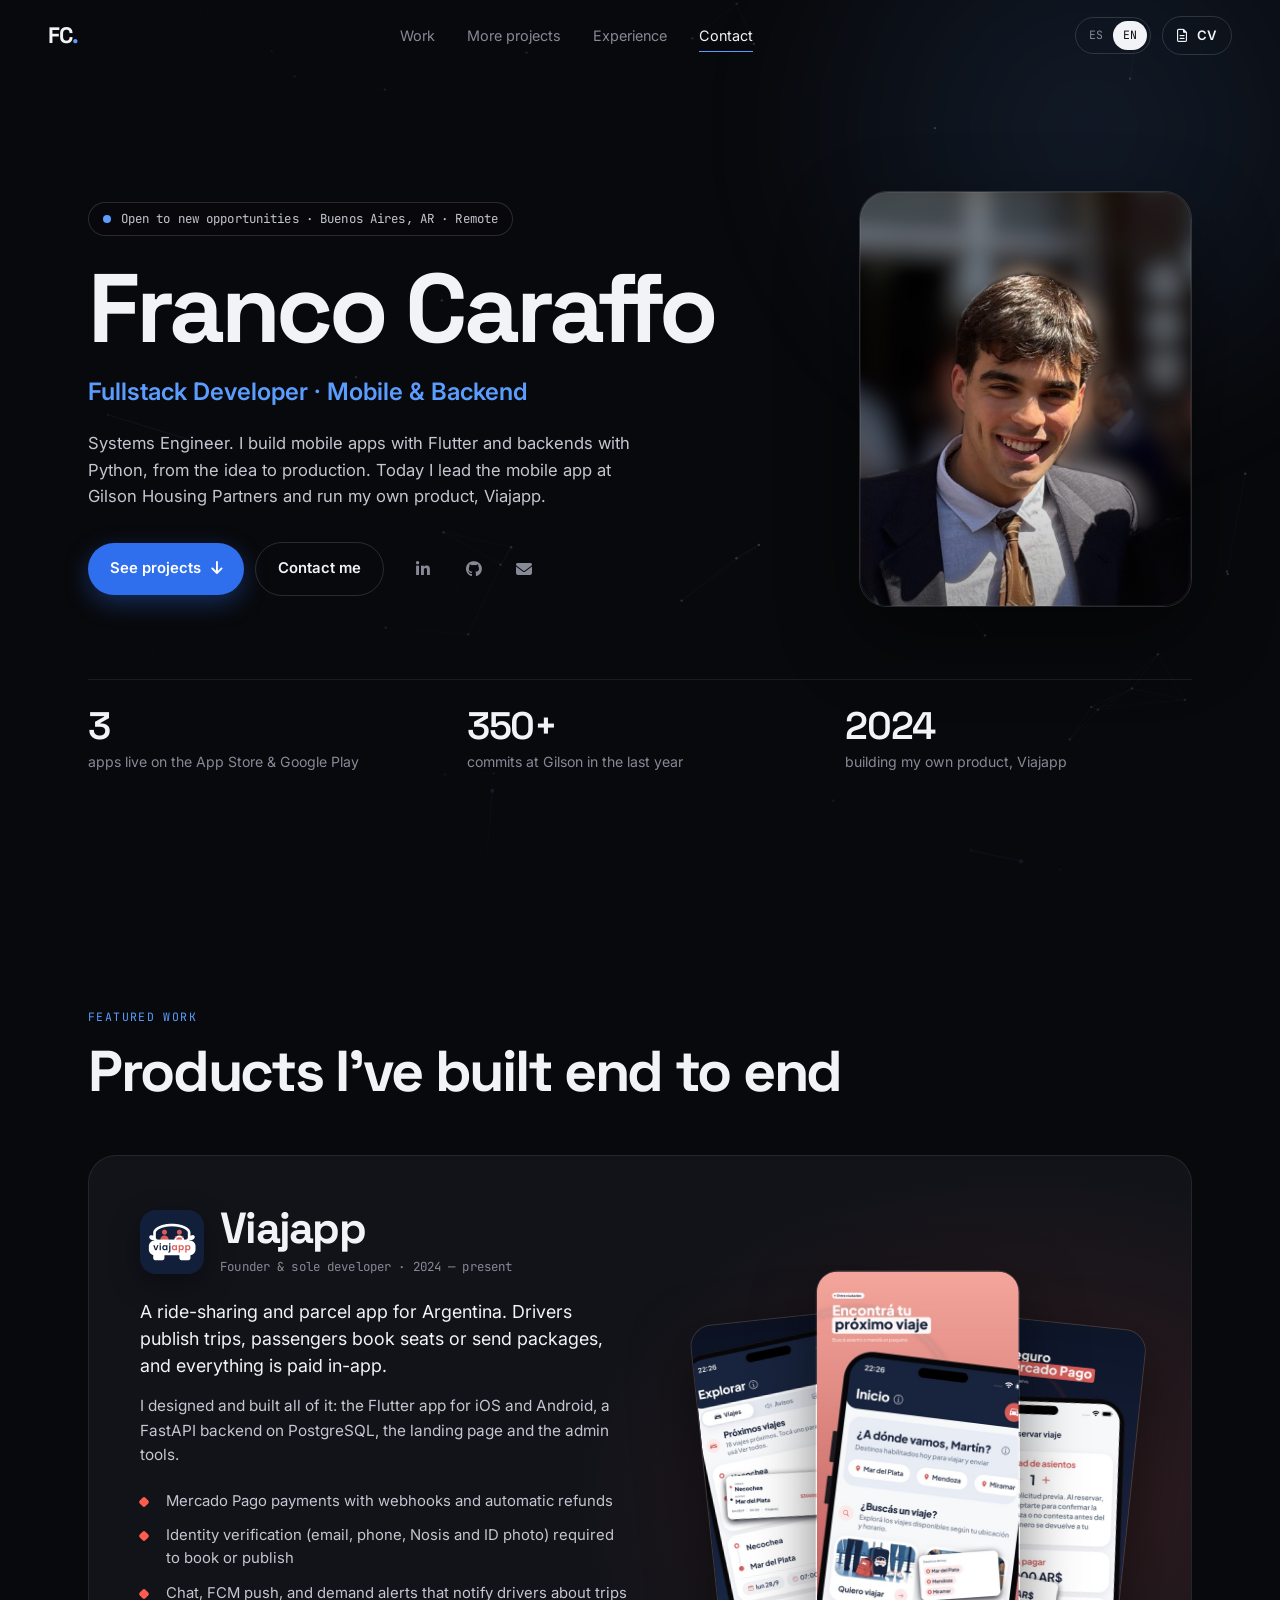
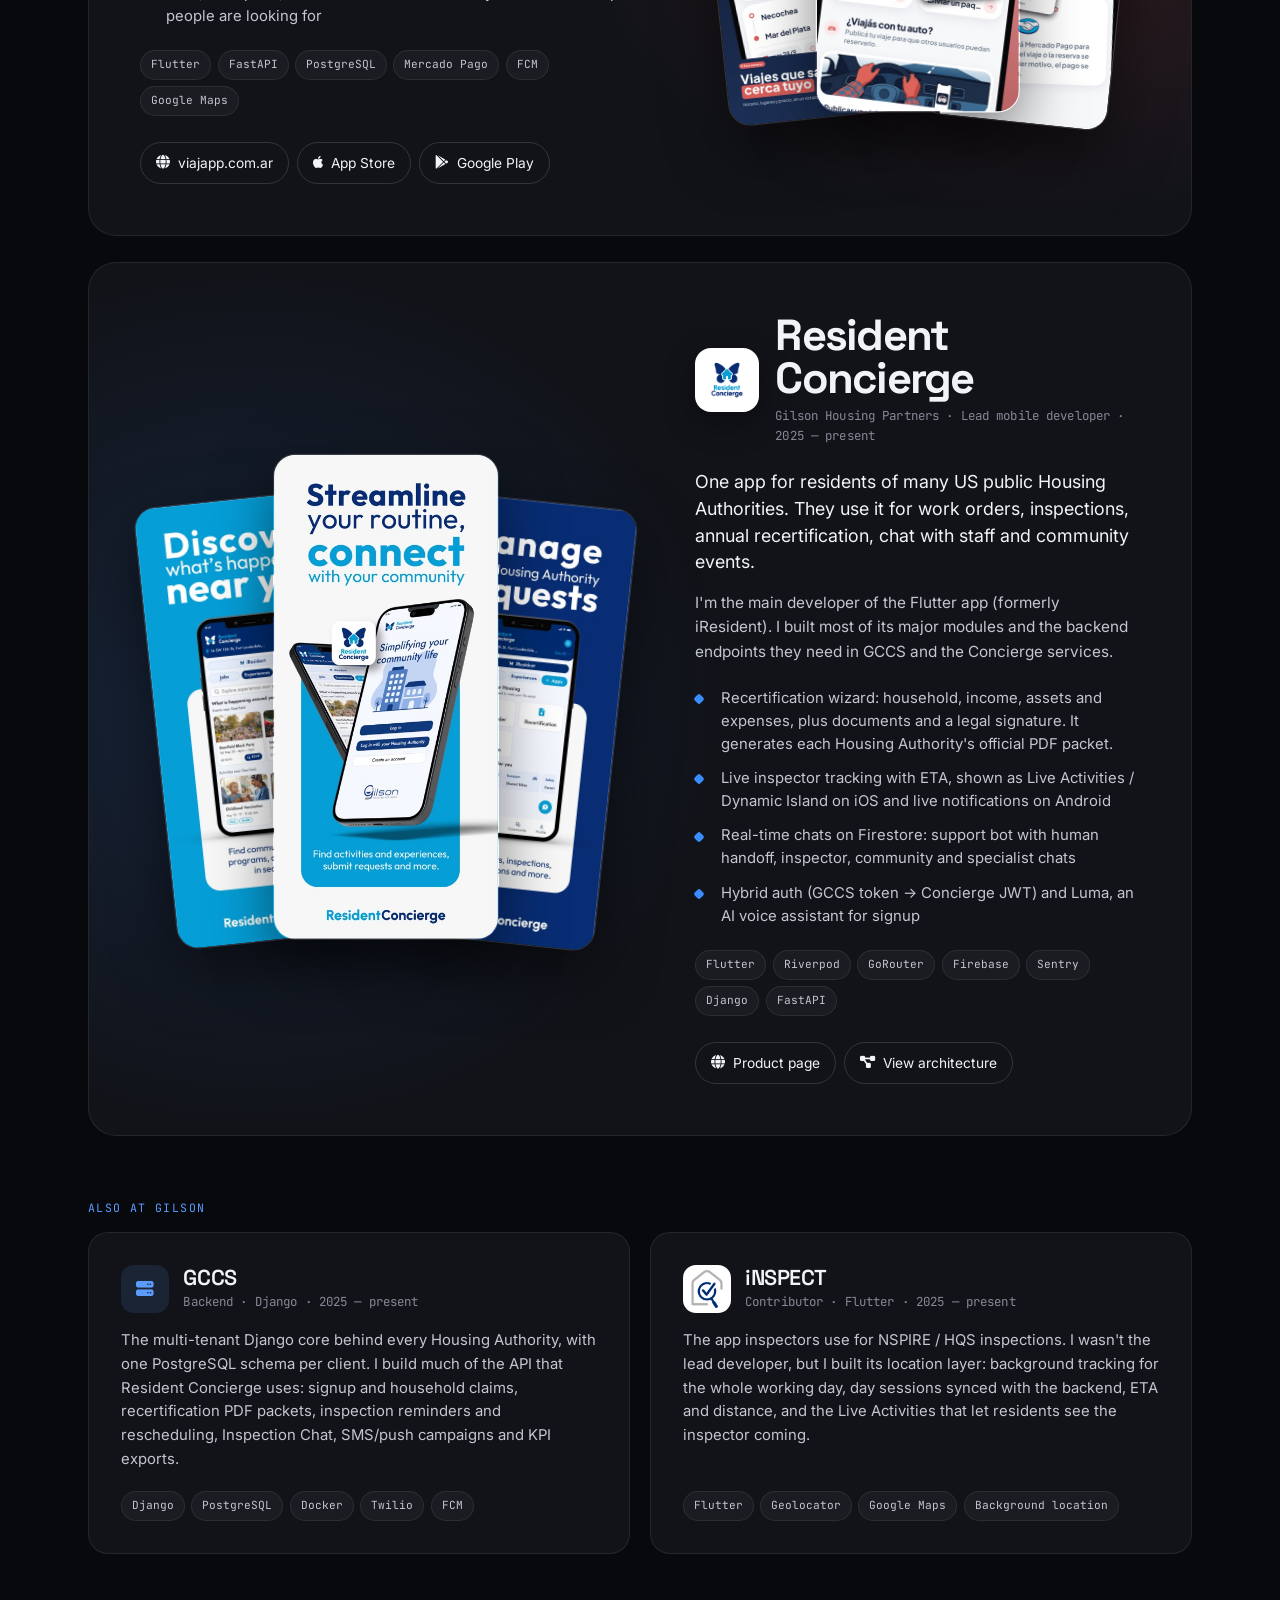
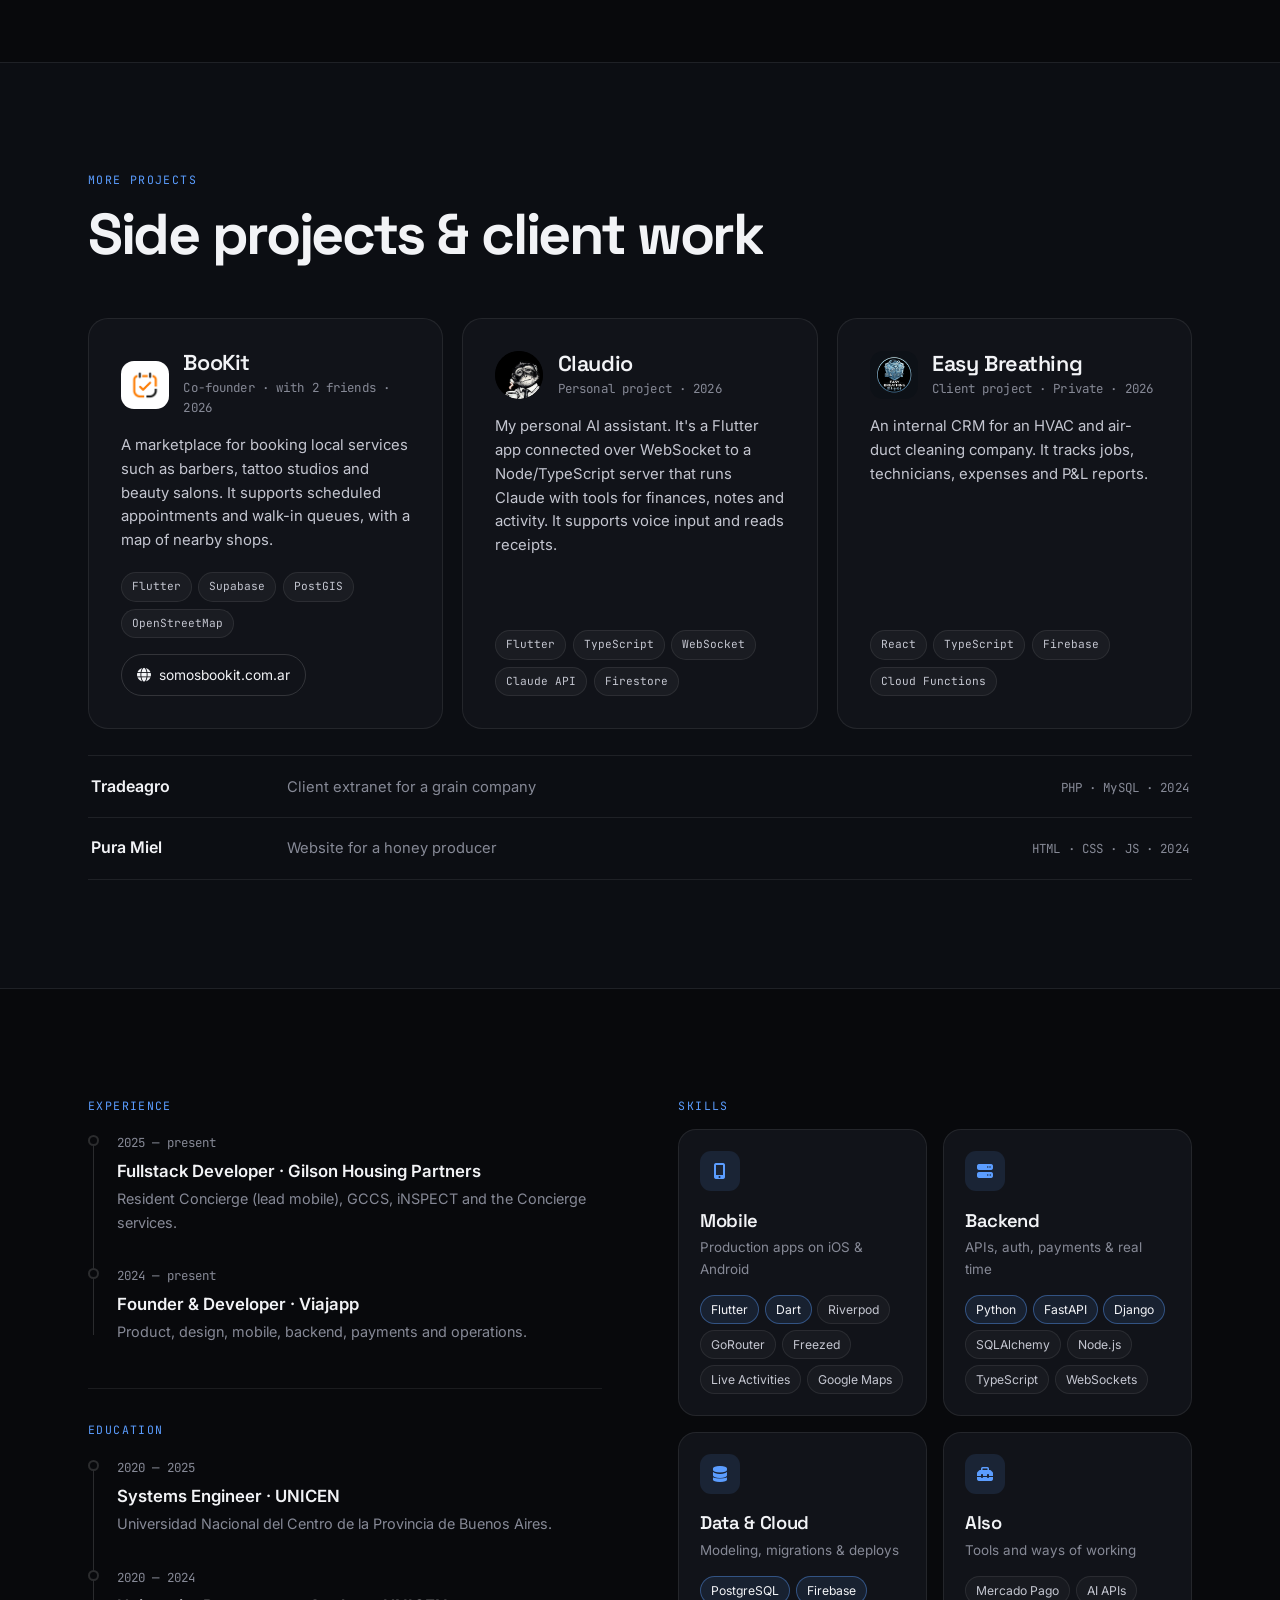
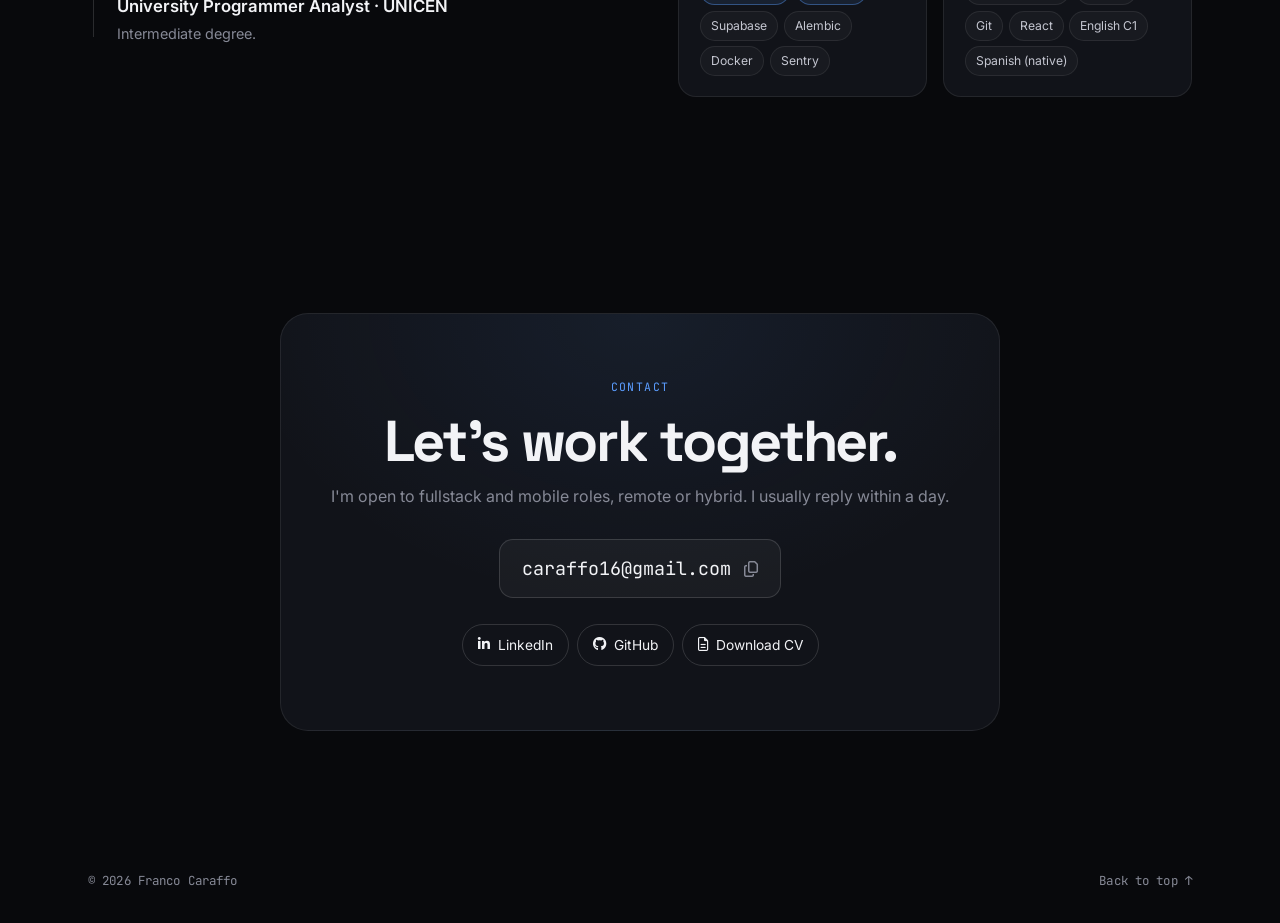
==== commit e86e47a3: "feat: foto de perfil más cerrada y con fondo desenfocado Co-Authored-By: Claude Opus 5.5 <noreply@an" ====
--- a/index.html
+++ b/index.html
@@ -60,7 +60,7 @@
           </div>
         </div>
         <figure class="hero-photo intro" style="--d:.2s">
-          <img src="assets/foto.jpg?v=2" alt="Franco Caraffo">
+          <img src="assets/foto.jpg?v=3" alt="Franco Caraffo">
         </figure>
       </div>
 
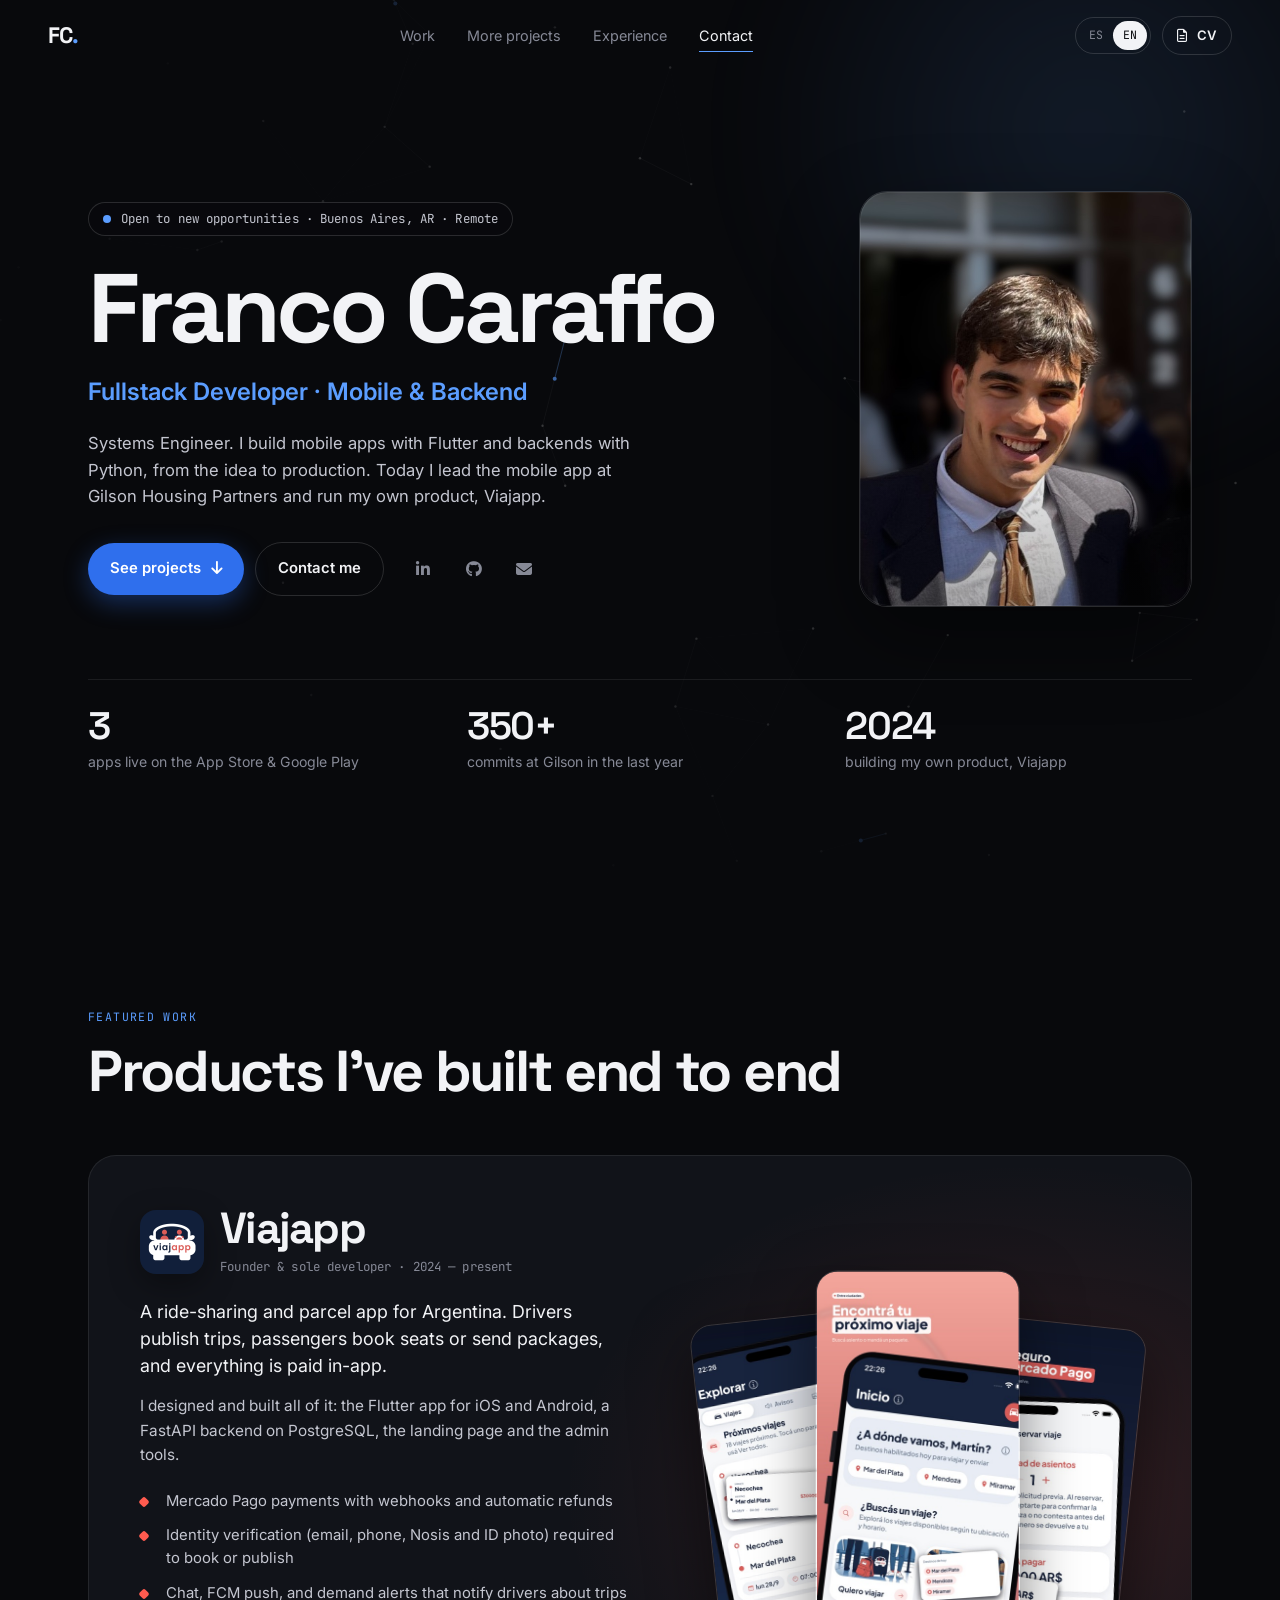
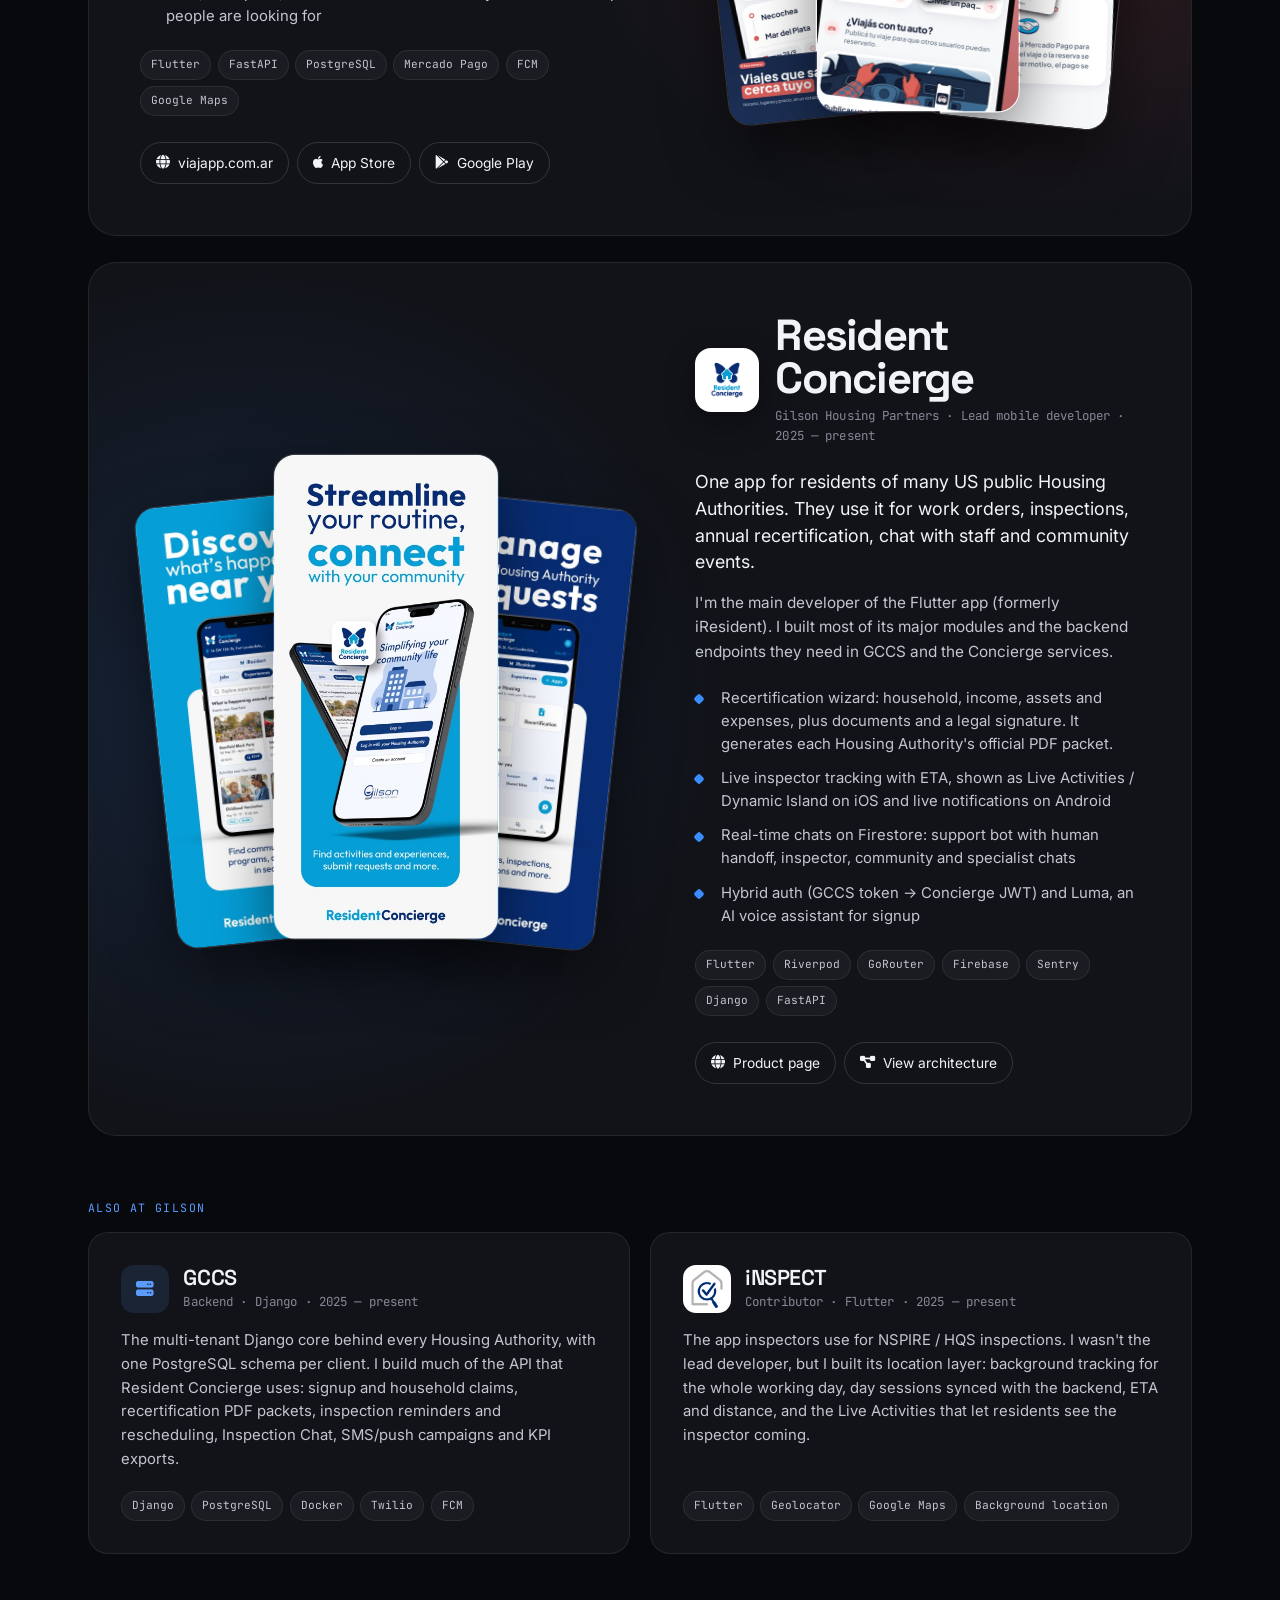
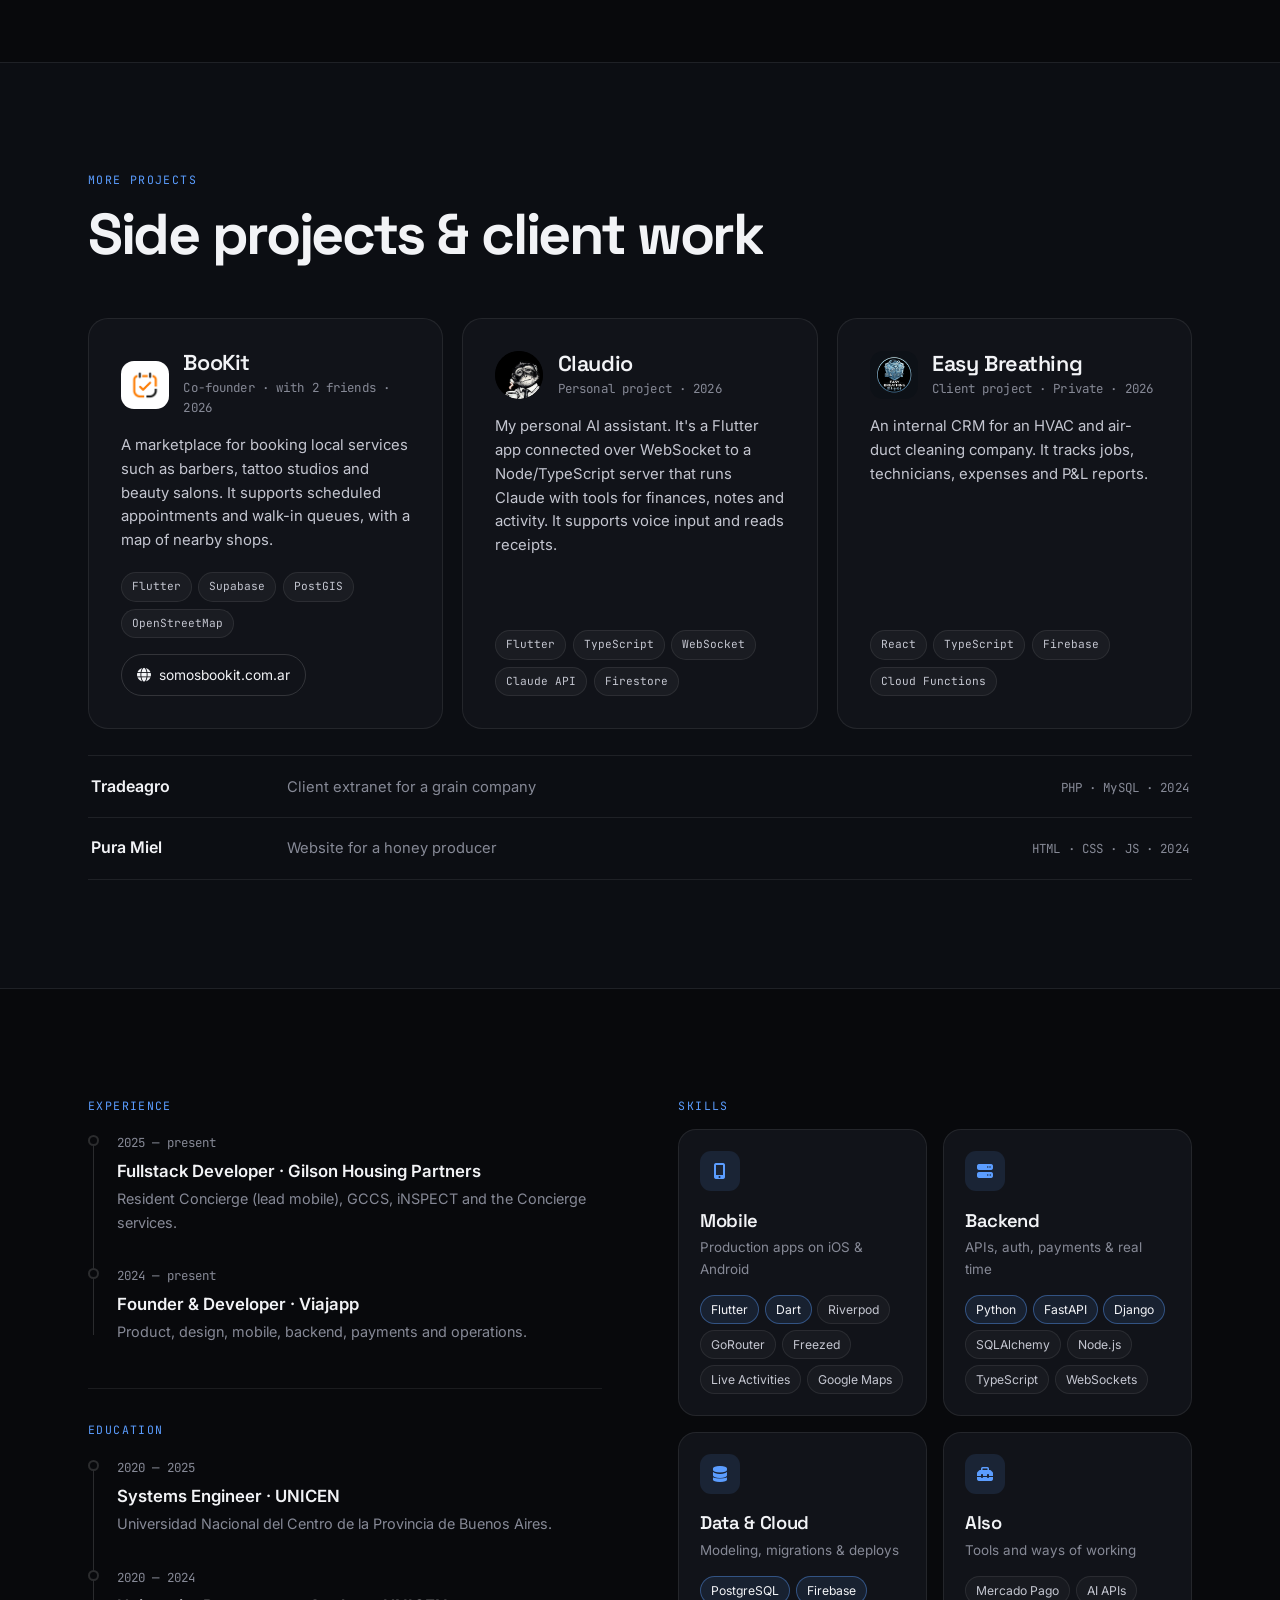
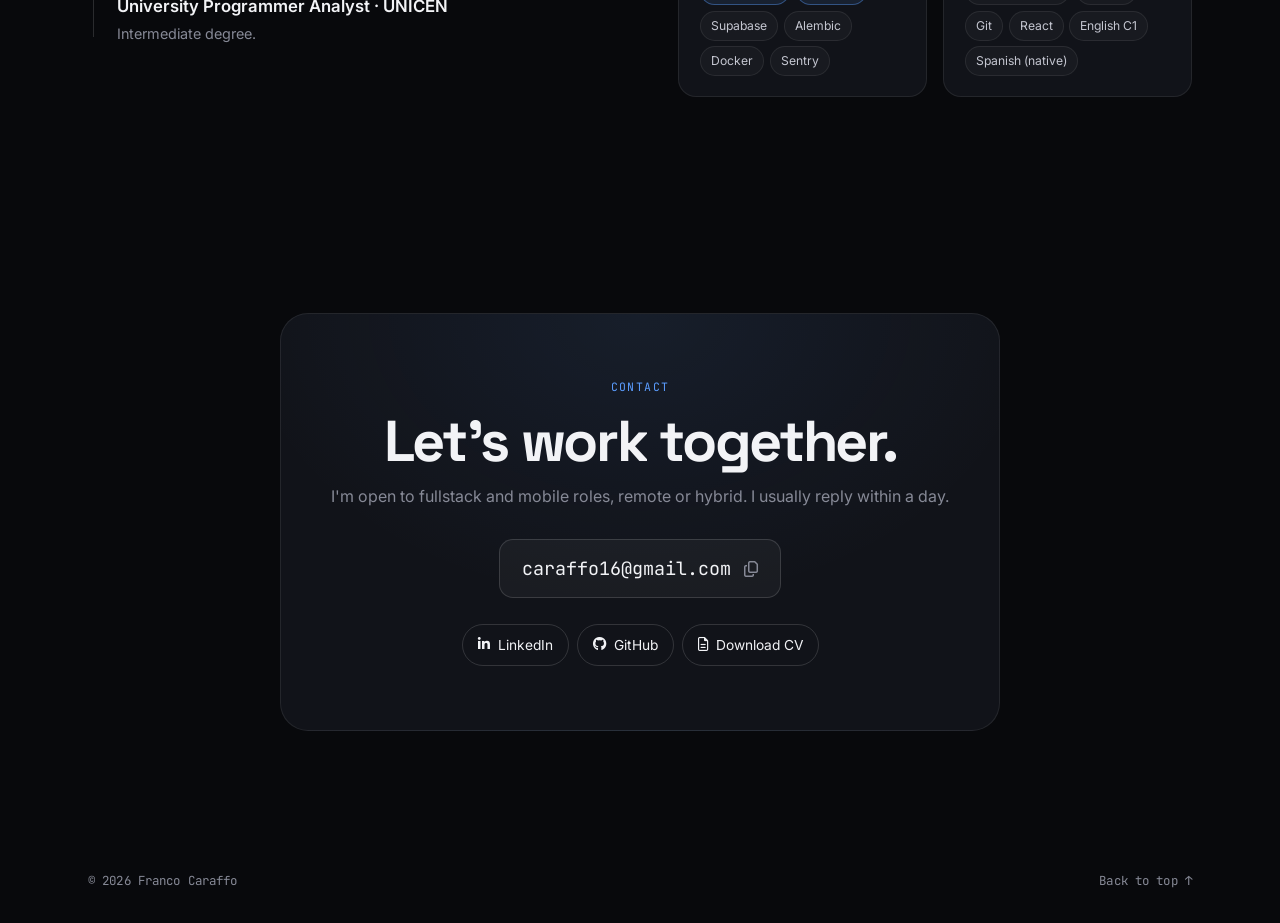
==== commit bdc68599: "feat: suavizar el desenfoque del fondo en la foto de perfil Co-Authored-By: Claude Opus 5.5 <noreply" ====
--- a/index.html
+++ b/index.html
@@ -60,7 +60,7 @@
           </div>
         </div>
         <figure class="hero-photo intro" style="--d:.2s">
-          <img src="assets/foto.jpg?v=3" alt="Franco Caraffo">
+          <img src="assets/foto.jpg?v=4" alt="Franco Caraffo">
         </figure>
       </div>
 
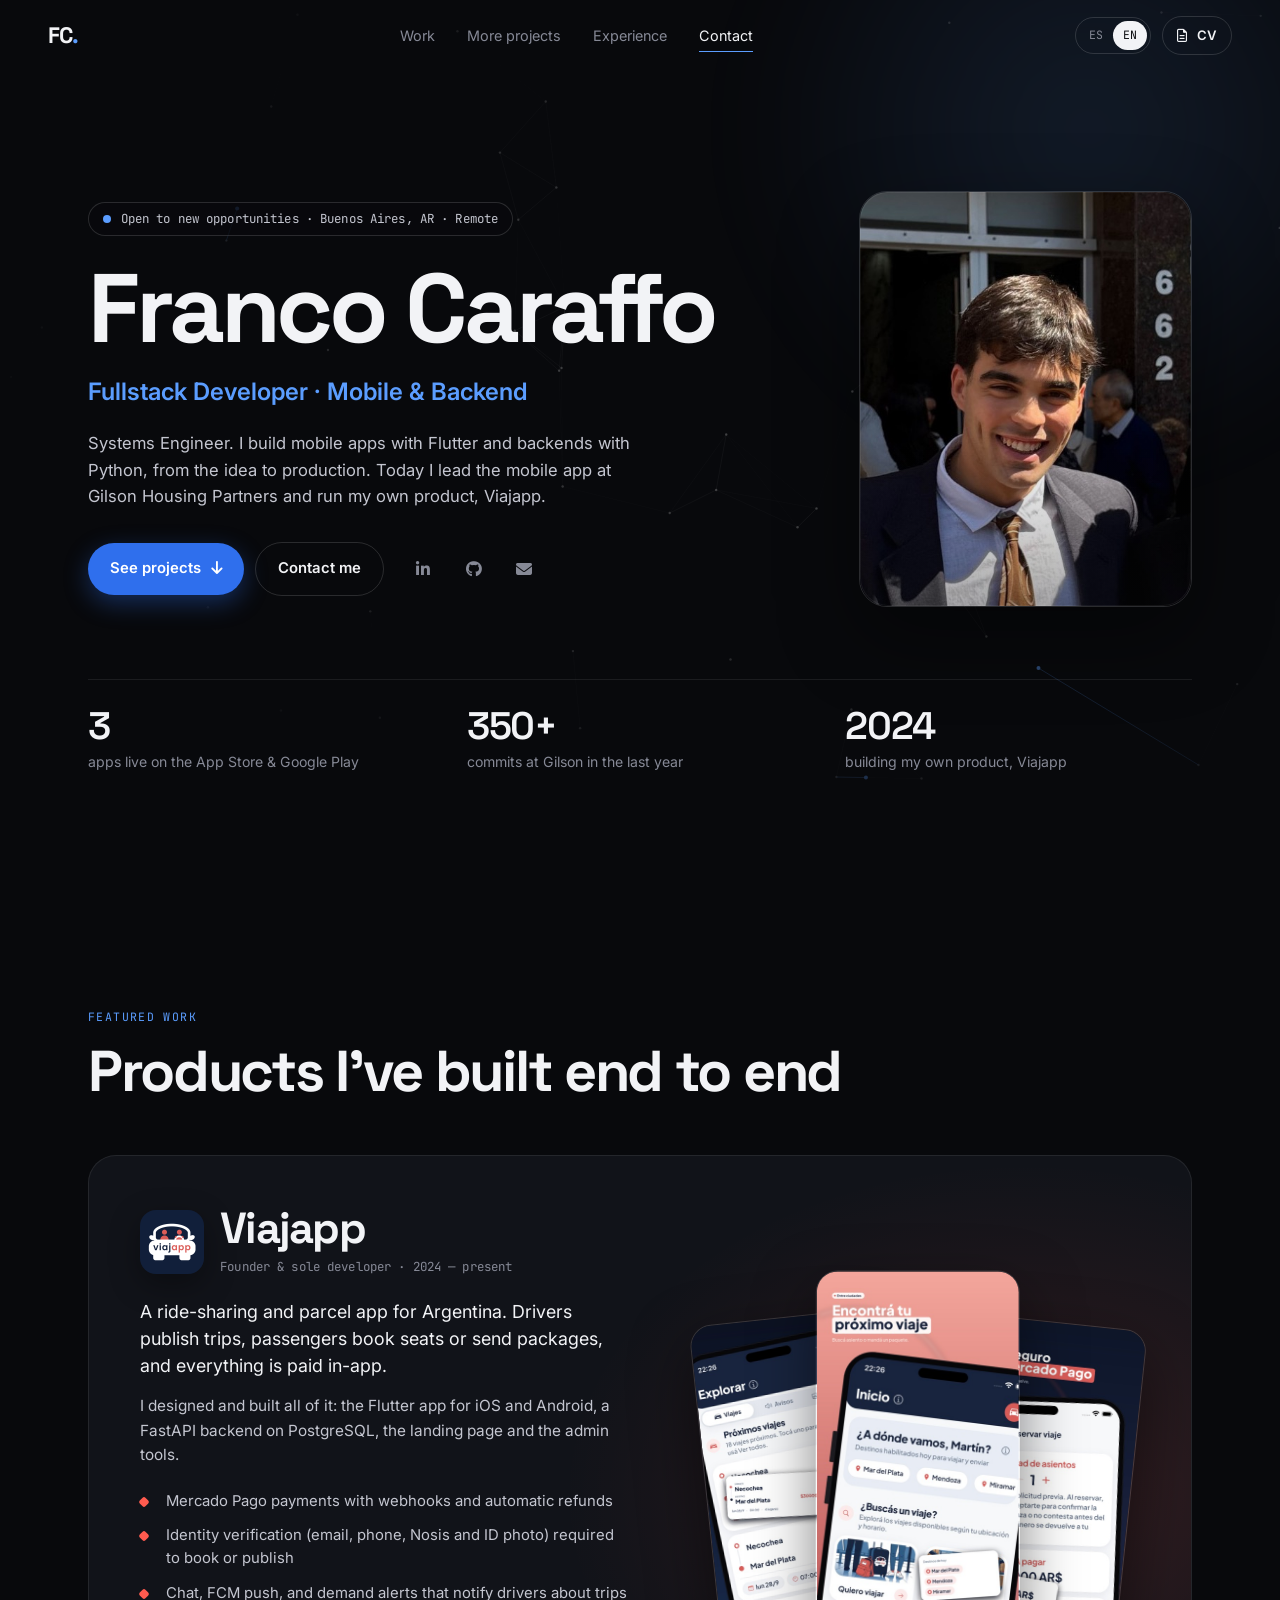
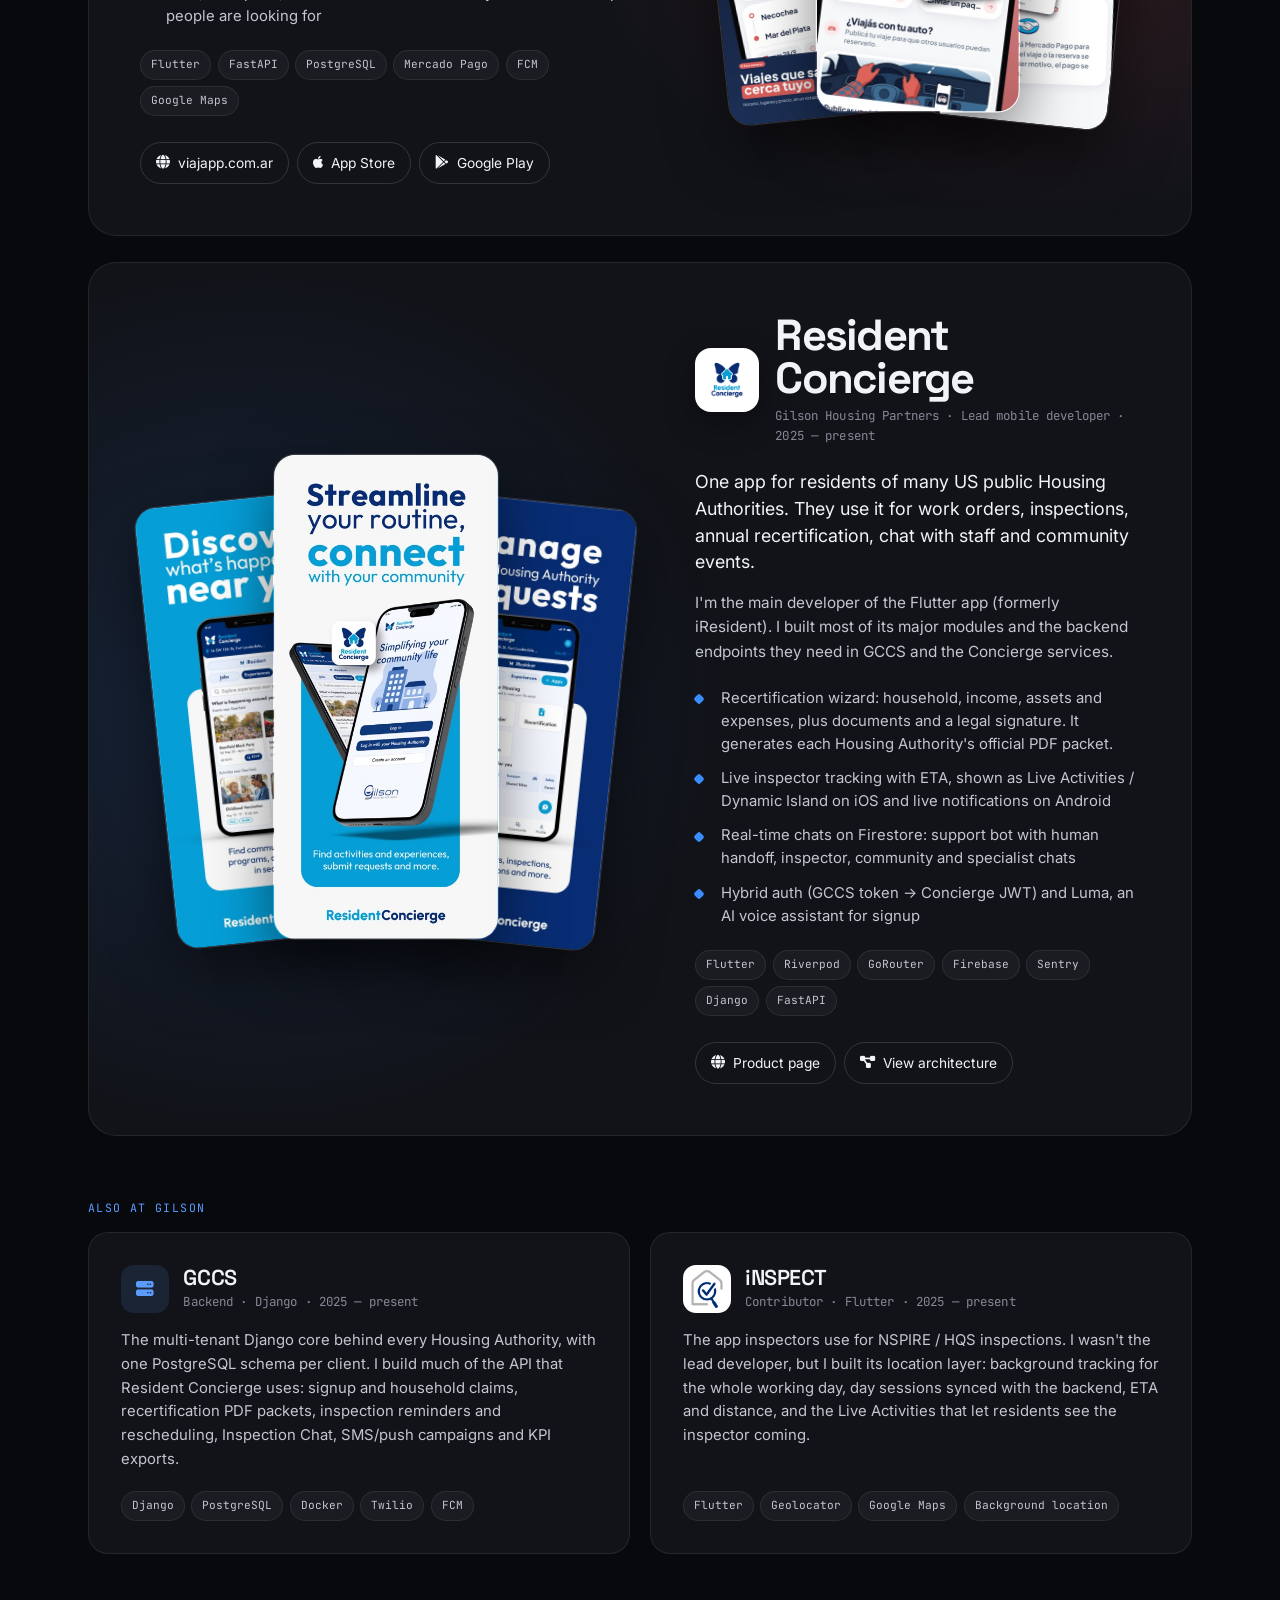
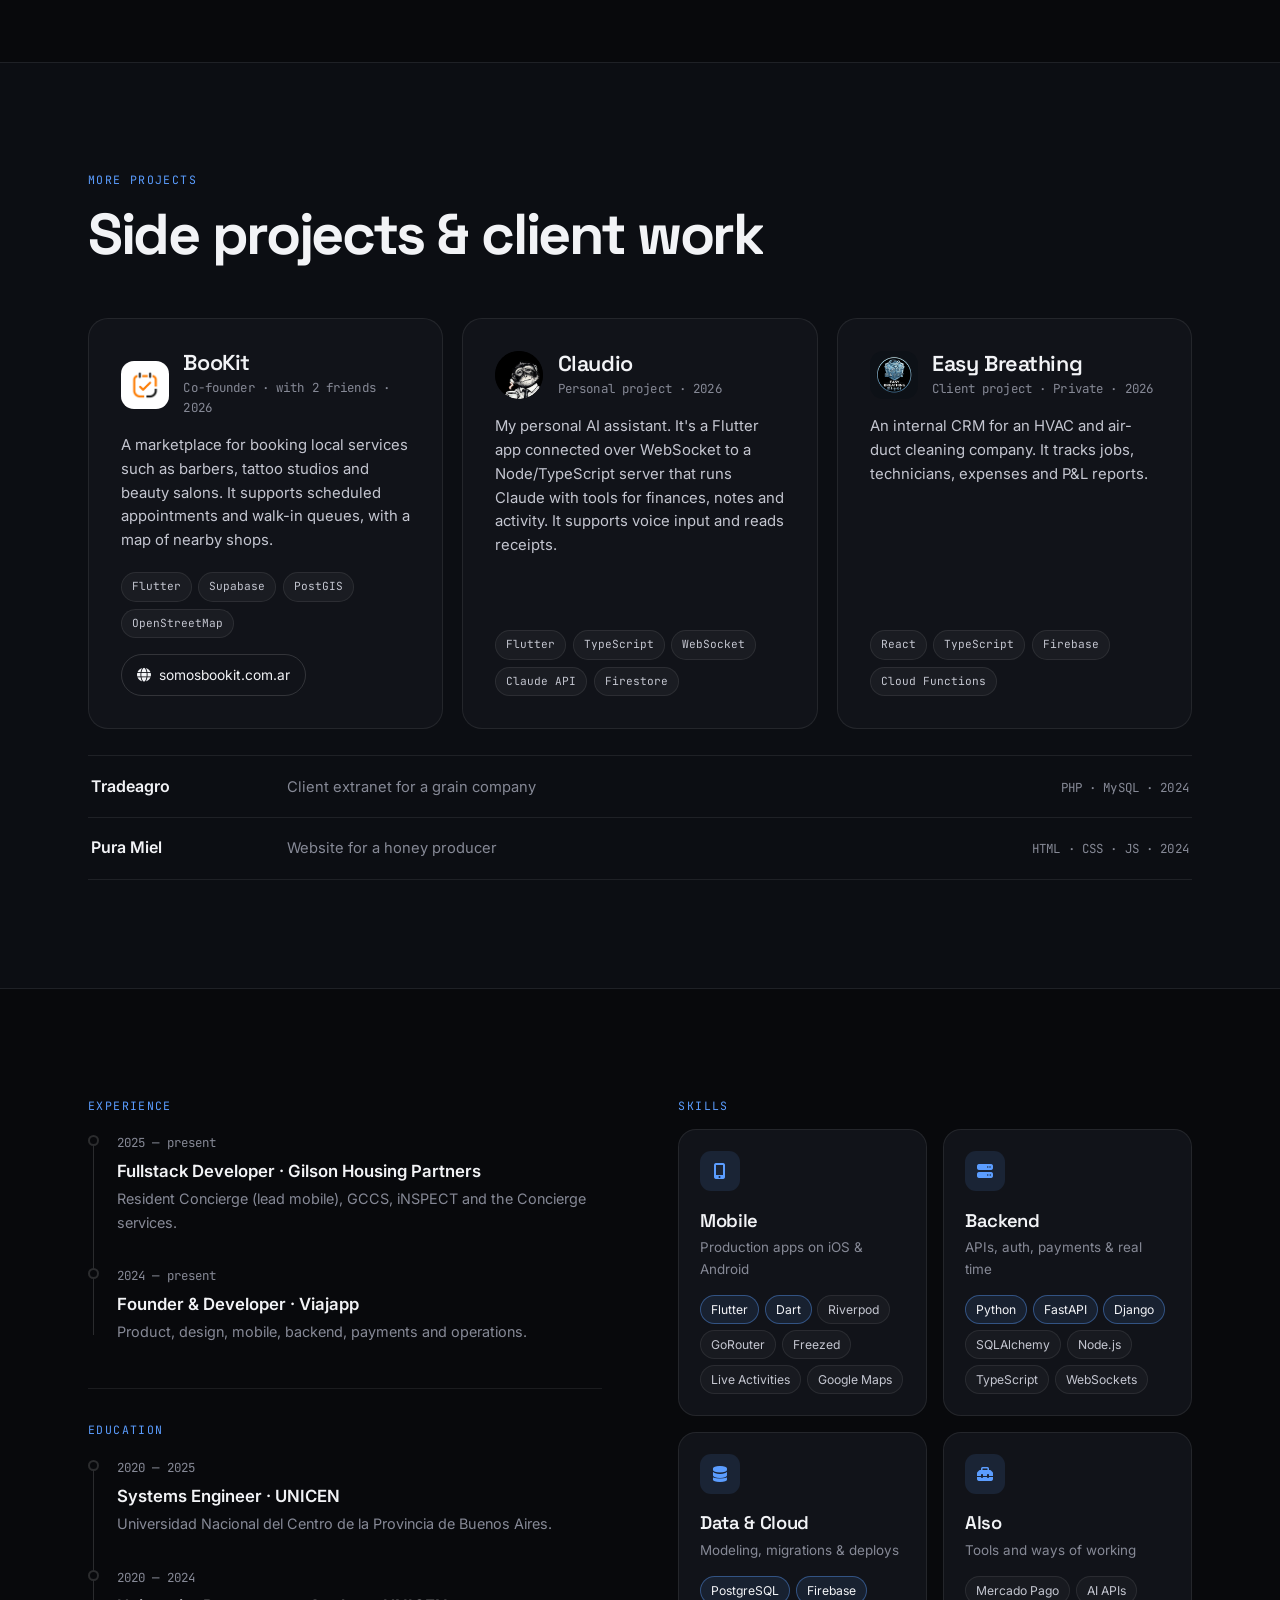
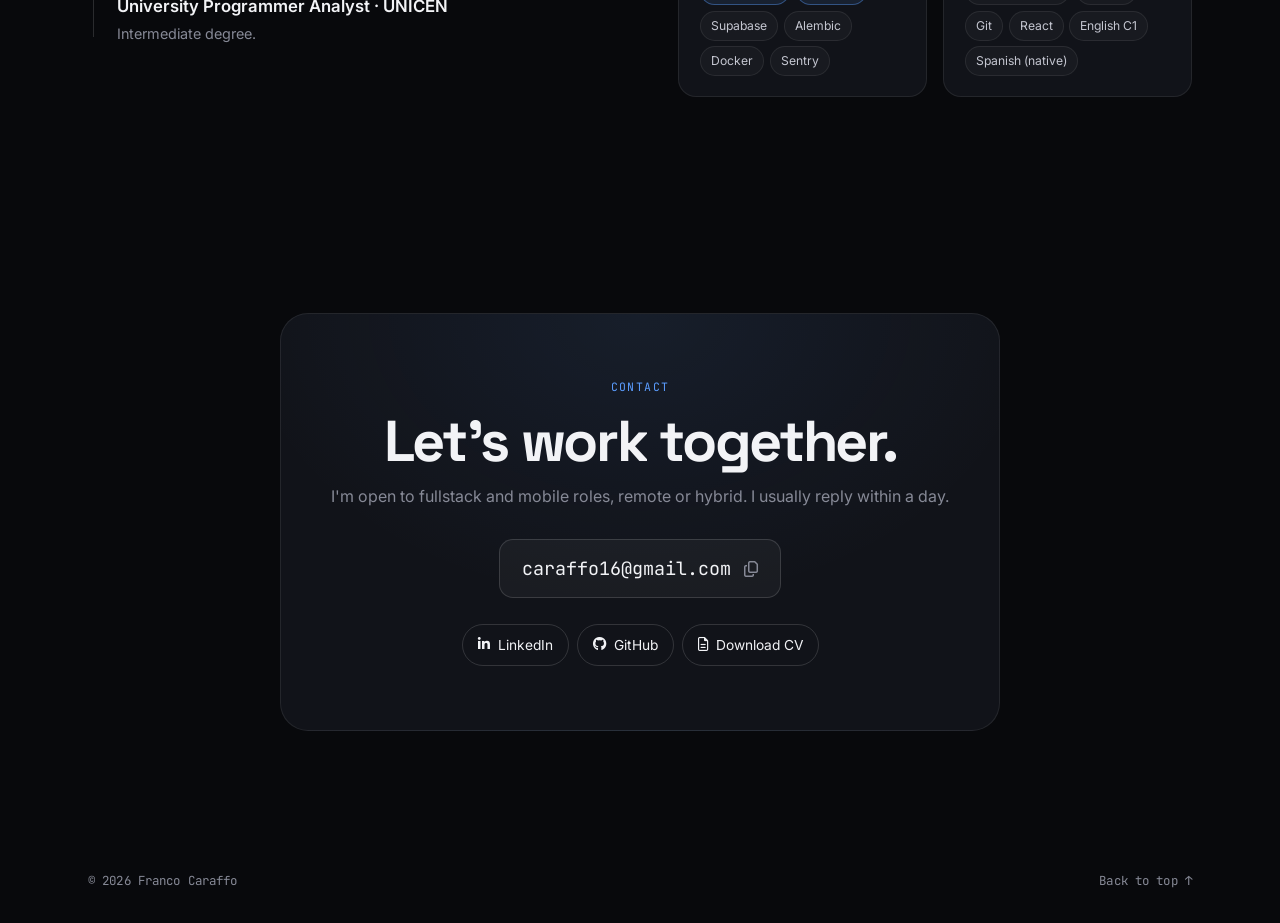
==== commit b3c5fb96: "feat: foto de perfil sin desenfoque de fondo Co-Authored-By: Claude Opus 5.5 <noreply@anthropic.com>" ====
--- a/index.html
+++ b/index.html
@@ -60,7 +60,7 @@
           </div>
         </div>
         <figure class="hero-photo intro" style="--d:.2s">
-          <img src="assets/foto.jpg?v=4" alt="Franco Caraffo">
+          <img src="assets/foto.jpg?v=5" alt="Franco Caraffo">
         </figure>
       </div>
 
